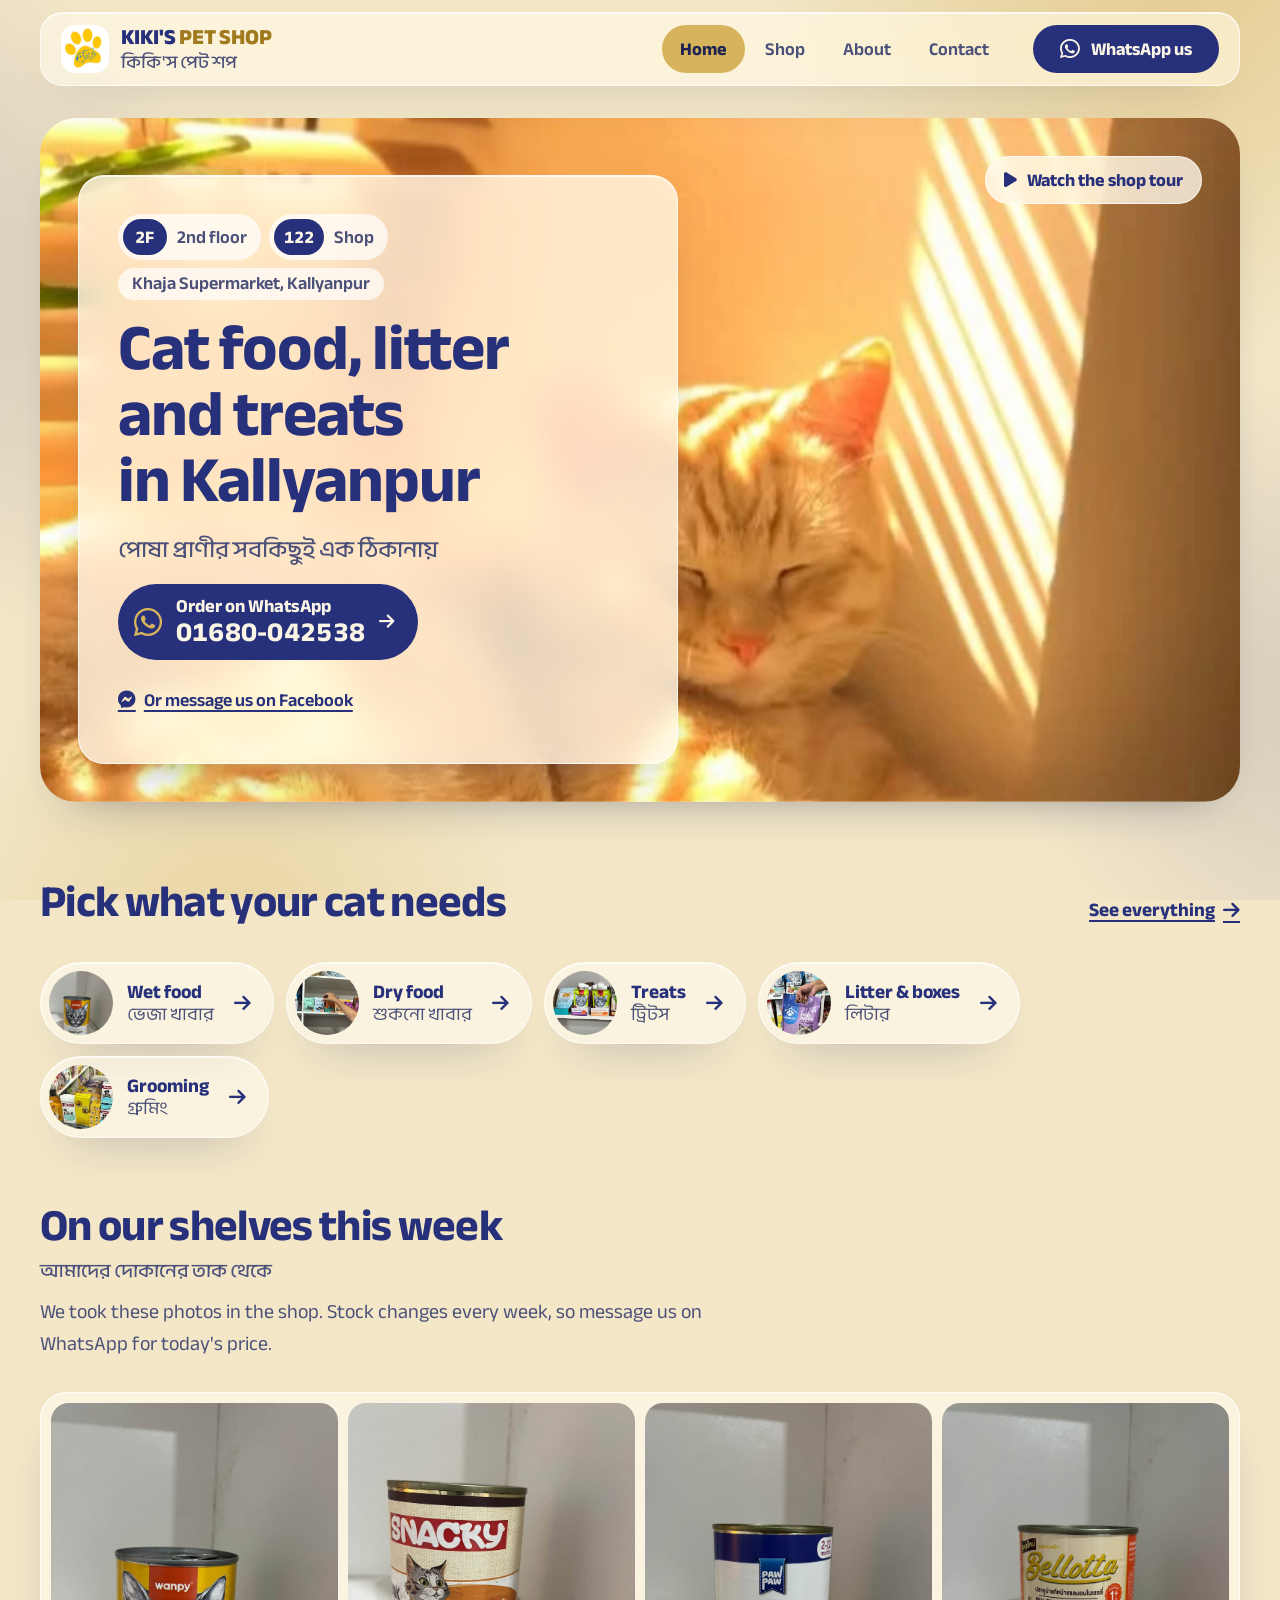
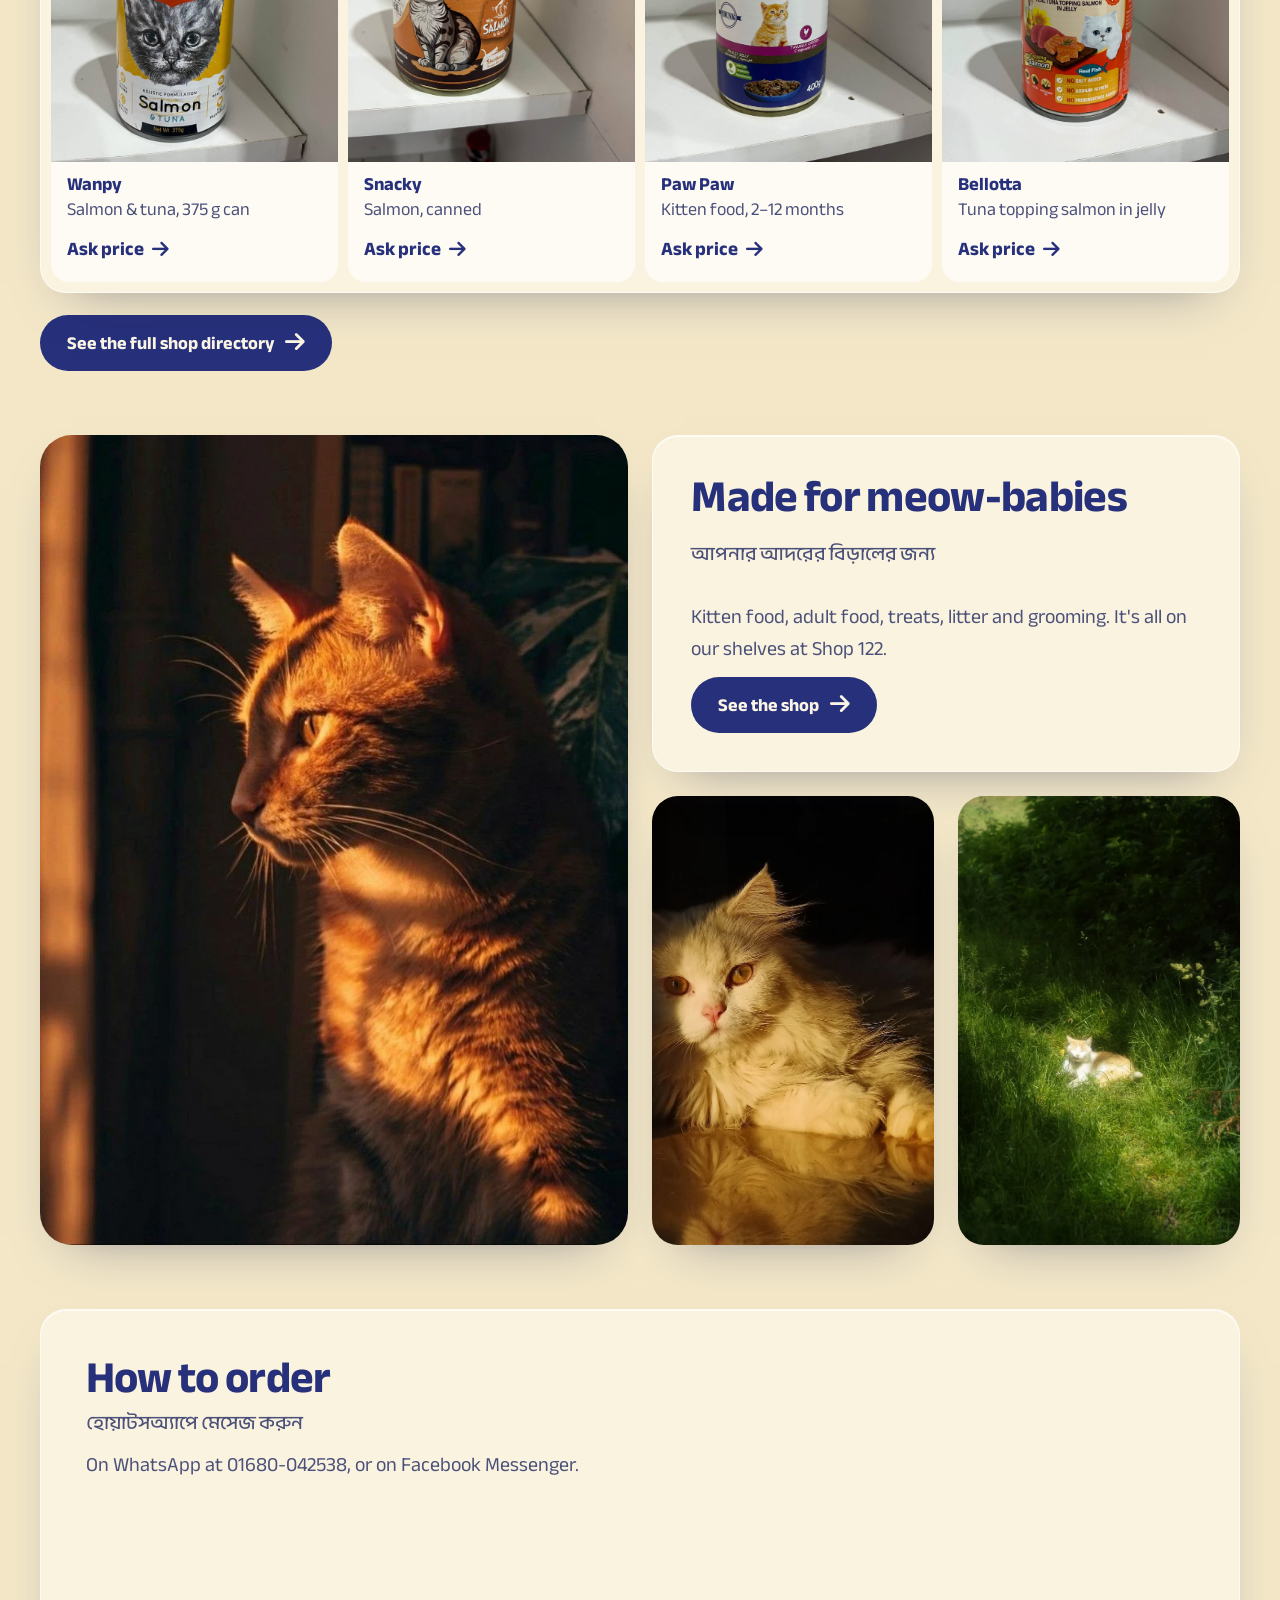
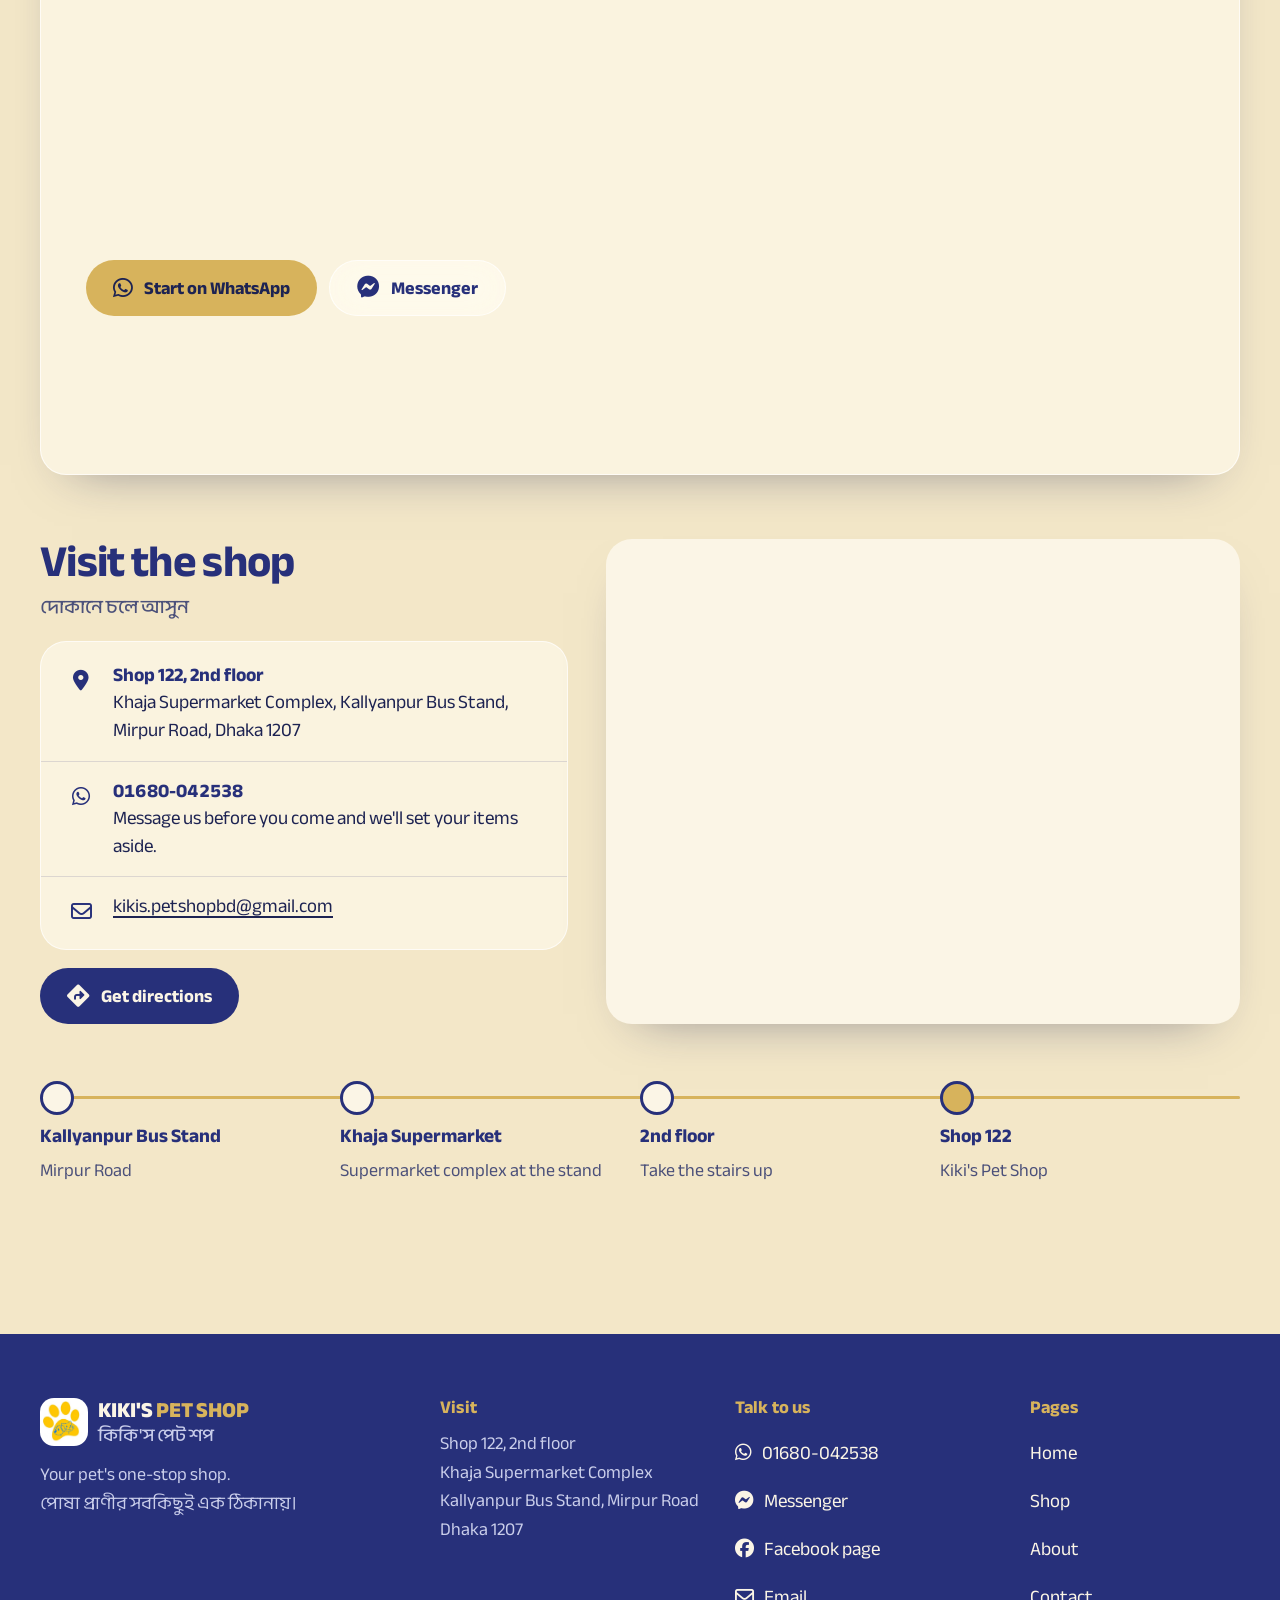
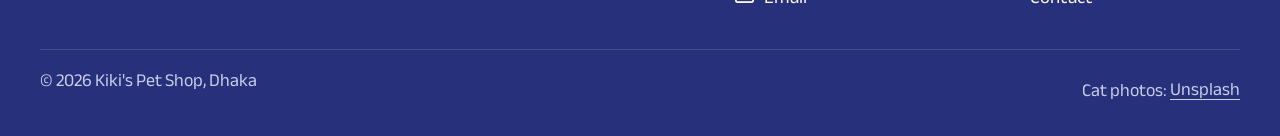
==== site/index.html @ 6ee92a37 "Own look: navy, gold and cream with frosted glass Removed the borrowed sticker, hanging-tag, stamp a" ====
<!doctype html>
<html lang="en">
<head>
  <meta charset="utf-8">
  <meta name="viewport" content="width=device-width, initial-scale=1">
  <title>Kiki's Pet Shop | Cat food, litter & pet supplies in Kallyanpur, Dhaka</title>
  <meta name="description" content="Kiki's Pet Shop, Shop 122, 2nd floor, Khaja Supermarket, Kallyanpur, Dhaka. Wet and dry cat food, treats, litter and grooming. Order on WhatsApp 01680-042538.">
  <meta name="theme-color" content="#f3e7c8">
  <link rel="icon" href="assets/fb/logo-plate.jpg">
  <link rel="preconnect" href="https://fonts.googleapis.com">
  <link rel="preconnect" href="https://fonts.gstatic.com" crossorigin>
  <link rel="stylesheet" href="https://fonts.googleapis.com/css2?family=Anek+Bangla:wght@400..800&display=swap">
  <link rel="stylesheet" href="https://cdnjs.cloudflare.com/ajax/libs/font-awesome/6.5.2/css/all.min.css">
  <link rel="stylesheet" href="css/kiki.css">
  <script>document.documentElement.classList.add("js")</script>
  <script type="speculationrules">{"prerender":[{"where":{"href_matches":"/*"},"eagerness":"moderate"}]}</script>
</head>
<body>
<a class="k-skip" href="#main">Skip to content</a>

<header class="k-header k-glass">
  <div class="k-wrap k-header__row">
    <a class="k-brand" href="index.html" aria-label="Kiki's Pet Shop, home">
      <span class="k-brand__plate" aria-hidden="true"></span>
      <span class="k-brand__name"><b>KIKI'S <span>PET SHOP</span></b><small>কিকি'স পেট শপ</small></span>
    </a>
    <nav class="k-nav" aria-label="Main">
      <a href="index.html" aria-current="page"><i class="k-here" aria-hidden="true"></i><span>Home</span></a>
      <a href="shop.html"><span>Shop</span></a>
      <a href="about.html"><span>About</span></a>
      <a href="contact.html"><span>Contact</span></a>
    </nav>
    <a class="k-btn k-btn--white" href="https://wa.me/8801680042538?text=Hi%20Kiki%27s%20Pet%20Shop!" target="_blank" rel="noopener"><i class="fa-brands fa-whatsapp" aria-hidden="true"></i><span>WhatsApp us</span></a>
  </div>
</header>

<main id="main">
  <!-- HERO: photo with a frosted card -->
  <section class="k-hero k-intro" aria-labelledby="hero-title">
    <div class="k-wrap">
      <div class="k-hero__stage">
        <img class="k-hero__img" src="assets/cats/blinds-nap.webp" alt="Ginger cat napping on a sunny windowsill, light falling through the blinds" width="736" height="981" fetchpriority="high">
        <div class="k-hero__card k-glass">
          <div class="k-plates" aria-label="Where we are">
          <span class="k-plate"><b class="k-num">2F</b>2nd floor</span>
          <span class="k-plate"><b class="k-num">122</b>Shop</span>
          <span class="k-plate k-plate--text">Khaja Supermarket, Kallyanpur</span>
        </div>
          <h1 id="hero-title" class="k-h1 k-display">Cat food, litter and treats in Kallyanpur</h1>
          <p class="k-bn k-bn-line" lang="bn">পোষা প্রাণীর সবকিছুই এক ঠিকানায়</p>
          <a class="k-action" href="https://wa.me/8801680042538?text=Hi%20Kiki%27s%20Pet%20Shop!%20I%27d%20like%20to%20order%3A%20" target="_blank" rel="noopener">
          <i class="fa-brands fa-whatsapp" aria-hidden="true"></i>
          <span><strong>Order on WhatsApp</strong><b class="k-num">01680-042538</b></span>
          <i class="fa-solid fa-arrow-right" aria-hidden="true"></i>
        </a>
          <a class="k-alt-link" href="https://m.me/kikispetshopbd" target="_blank" rel="noopener"><i class="fa-brands fa-facebook-messenger" aria-hidden="true"></i>Or message us on Facebook</a>
        </div>
        <a class="k-tag k-hero__tour" href="about.html#tour"><i class="fa-solid fa-play" aria-hidden="true"></i>Watch the shop tour</a>
      </div>
    </div>
  </section>

  <!-- CATEGORIES -->
  <section class="k-section k-picks" aria-labelledby="picks-title">
    <div class="k-wrap">
      <div class="k-picks__head">
        <h2 id="picks-title" class="k-h2 k-display">Pick what your cat needs</h2>
        <a class="k-more" href="shop.html">See everything <i class="fa-solid fa-arrow-right" aria-hidden="true"></i></a>
      </div>
      <ul class="k-pills">
        <li><a class="k-pill k-glass" href="shop.html#wet-food"><img src="assets/fb/product-2.jpg" alt="" loading="lazy"><span><b>Wet food</b><small lang="bn">ভেজা খাবার</small></span><i class="fa-solid fa-arrow-right" aria-hidden="true"></i></a></li>
        <li><a class="k-pill k-glass" href="shop.html#dry-food"><img src="assets/shop/dry-food.jpg" alt="" loading="lazy"><span><b>Dry food</b><small lang="bn">শুকনো খাবার</small></span><i class="fa-solid fa-arrow-right" aria-hidden="true"></i></a></li>
        <li><a class="k-pill k-glass" href="shop.html#treats"><img src="assets/shop/treats.jpg" alt="" loading="lazy"><span><b>Treats</b><small lang="bn">ট্রিটস</small></span><i class="fa-solid fa-arrow-right" aria-hidden="true"></i></a></li>
        <li><a class="k-pill k-glass" href="shop.html#litter"><img src="assets/shop/litter.jpg" alt="" loading="lazy"><span><b>Litter &amp; boxes</b><small lang="bn">লিটার</small></span><i class="fa-solid fa-arrow-right" aria-hidden="true"></i></a></li>
        <li><a class="k-pill k-glass" href="shop.html#grooming"><img src="assets/shop/grooming.jpg" alt="" loading="lazy"><span><b>Grooming</b><small lang="bn">গ্রুমিং</small></span><i class="fa-solid fa-arrow-right" aria-hidden="true"></i></a></li>
      </ul>
    </div>
  </section>

  <!-- SHELF: real photos -->
  <section class="k-section" aria-labelledby="shelf-title">
    <div class="k-wrap">
      <div class="k-head">
        <div>
          <h2 id="shelf-title" class="k-h2 k-display">On our shelves this week</h2>
          <span class="k-bn" lang="bn">আমাদের দোকানের তাক থেকে</span>
        </div>
        <p>We took these photos in the shop. Stock changes every week, so message us on WhatsApp for today's price.</p>
      </div>
      <ul class="k-shelf">
        <li class="k-item k-rv"><div class="k-item__img"><img src="assets/fb/product-2.jpg" alt="Wanpy salmon and tuna canned cat food on a white shelf" loading="lazy" width="1536" height="2048"></div><div class="k-item__tag"><b>Wanpy</b><span>Salmon &amp; tuna, 375 g can</span><a href="https://wa.me/8801680042538?text=Hi!%20Price%20for%20Wanpy%20Salmon%20%26%20Tuna%20can%3F" target="_blank" rel="noopener">Ask price <i class="fa-solid fa-arrow-right" aria-hidden="true"></i></a></div></li>
        <li class="k-item k-rv"><div class="k-item__img"><img src="assets/fb/product-1.jpg" alt="Snacky salmon canned cat food" loading="lazy" width="1536" height="2048"></div><div class="k-item__tag"><b>Snacky</b><span>Salmon, canned</span><a href="https://wa.me/8801680042538?text=Hi!%20Price%20for%20Snacky%20Salmon%20can%3F" target="_blank" rel="noopener">Ask price <i class="fa-solid fa-arrow-right" aria-hidden="true"></i></a></div></li>
        <li class="k-item k-rv"><div class="k-item__img"><img src="assets/fb/product-3.jpg" alt="Paw Paw kitten canned food, 400 g" loading="lazy" width="1536" height="2048"></div><div class="k-item__tag"><b>Paw Paw</b><span>Kitten food, 2–12 months</span><a href="https://wa.me/8801680042538?text=Hi!%20Price%20for%20Paw%20Paw%20kitten%20can%3F" target="_blank" rel="noopener">Ask price <i class="fa-solid fa-arrow-right" aria-hidden="true"></i></a></div></li>
        <li class="k-item k-rv"><div class="k-item__img"><img src="assets/fb/product-8.jpg" alt="Bellotta tuna topping salmon in jelly can" loading="lazy" width="1536" height="2048"></div><div class="k-item__tag"><b>Bellotta</b><span>Tuna topping salmon in jelly</span><a href="https://wa.me/8801680042538?text=Hi!%20Price%20for%20Bellotta%20can%3F" target="_blank" rel="noopener">Ask price <i class="fa-solid fa-arrow-right" aria-hidden="true"></i></a></div></li>
      </ul>
      <div class="k-order-row">
        <a class="k-btn k-btn--dark" href="shop.html">See the full shop directory <i class="fa-solid fa-arrow-right" aria-hidden="true"></i></a>
      </div>
    </div>
  </section>

  <!-- MEOW-BABIES: cat moment, each photo paired with what we stock -->
  <section class="k-section k-feature" aria-labelledby="cats-title">
    <div class="k-wrap k-feature__grid">
      <figure class="k-feature__main"><img src="assets/cats/golden-profile.webp" alt="Ginger tabby in profile, lit by warm evening sun" loading="lazy" width="736" height="1015"></figure>
      <div class="k-feature__side">
        <div class="k-glass k-feature__card">
          <h2 id="cats-title" class="k-h2 k-display">Made for meow-babies</h2>
          <p class="k-bn k-bn-sub" lang="bn">আপনার আদরের বিড়ালের জন্য</p>
          <p class="k-feature__text">Kitten food, adult food, treats, litter and grooming. It's all on our shelves at Shop 122.</p>
          <a class="k-btn k-btn--dark" href="shop.html">See the shop <i class="fa-solid fa-arrow-right" aria-hidden="true"></i></a>
        </div>
        <div class="k-feature__pair">
          <img src="assets/cats/persian-glow.webp" alt="Long-haired cream cat resting in warm lamplight" loading="lazy" width="736" height="981">
          <img src="assets/cats/sun-grass.webp" alt="Cream and ginger cat resting in a patch of sunlight on long grass" loading="lazy" width="736" height="1101">
        </div>
      </div>
    </div>
  </section>

  <!-- ORDER: three steps -->
  <section class="k-section" aria-labelledby="order-title">
    <div class="k-wrap k-glass k-panel">
      <div class="k-head">
        <div>
          <h2 id="order-title" class="k-h2 k-display">How to order</h2>
          <span class="k-bn" lang="bn">হোয়াটসঅ্যাপে মেসেজ করুন</span>
        </div>
        <p>On WhatsApp at 01680-042538, or on Facebook Messenger.</p>
      </div>
      <div class="k-order">
        <div>
        <ol class="k-steps k-rv-slats">
          <li><b>Send us a message</b><p>Write the product name, or send a photo of the pack your cat eats.</p></li>
          <li><b>We reply with price &amp; stock</b><p>If it's out of stock, we'll suggest something close.</p></li>
          <li><b>Collect from Shop 122</b><p>Pick it up at Khaja Supermarket, 2nd floor. Ask us about home delivery in your area.</p></li>
        </ol>
        <div class="k-order-row">
          <a class="k-btn" href="https://wa.me/8801680042538?text=Hi%20Kiki%27s%20Pet%20Shop!%20I%27d%20like%20to%20order%3A%20" target="_blank" rel="noopener"><i class="fa-brands fa-whatsapp" aria-hidden="true"></i>Start on WhatsApp</a>
          <a class="k-btn k-btn--ghost" href="https://m.me/kikispetshopbd" target="_blank" rel="noopener"><i class="fa-brands fa-facebook-messenger" aria-hidden="true"></i>Messenger</a>
        </div>
        </div>
        <figure class="k-chat k-rv">
          <div class="k-chat__bar"><span aria-hidden="true"></span><b>Kiki's Pet Shop<small>01680-042538</small></b></div>
          <div class="k-chat__thread">
            <p class="k-msg k-msg--me"><img src="assets/fb/product-6.jpg" alt="Photo of a Wanpy tuna can" loading="lazy">Do you have this one?<time aria-hidden="true">5:12 pm</time></p>
            <p class="k-msg">Yes, Wanpy tuna 375 g is in stock today. Should we keep one for you?<time aria-hidden="true">5:14 pm</time></p>
            <p class="k-msg k-msg--me">Yes please, I'll come after work.<time aria-hidden="true">5:15 pm</time></p>
          </div>
          <figcaption>Example chat</figcaption>
        </figure>
      </div>
    </div>
  </section>

  <!-- VISIT -->
  <section class="k-section" aria-labelledby="visit-title">
    <div class="k-wrap k-visit">
      <div class="k-addr">
        <div>
          <h2 id="visit-title" class="k-h2 k-display">Visit the shop</h2>
          <span class="k-bn k-bn-sub" lang="bn">দোকানে চলে আসুন</span>
        </div>
        <dl >
          <div><dt><i class="fa-solid fa-location-dot" aria-hidden="true"></i><span class="k-sr">Address</span></dt><dd><b>Shop 122, 2nd floor</b>Khaja Supermarket Complex, Kallyanpur Bus Stand, Mirpur Road, Dhaka 1207</dd></div>
          <div><dt><i class="fa-brands fa-whatsapp" aria-hidden="true"></i><span class="k-sr">WhatsApp</span></dt><dd><b class="k-num">01680-042538</b>Message us before you come and we'll set your items aside.</dd></div>
          <div><dt><i class="fa-regular fa-envelope" aria-hidden="true"></i><span class="k-sr">Email</span></dt><dd><a href="mailto:kikis.petshopbd@gmail.com">kikis.petshopbd@gmail.com</a></dd></div>
        </dl>
        <div><a class="k-btn k-btn--dark" href="https://www.google.com/maps/search/?api=1&amp;query=Khaja+Super+Market+Kallyanpur+Dhaka" target="_blank" rel="noopener"><i class="fa-solid fa-diamond-turn-right" aria-hidden="true"></i>Get directions</a></div>
      </div>
      <div class="k-map k-rv-img">
        <iframe title="Map: Khaja Supermarket, Kallyanpur, Dhaka" src="https://www.google.com/maps?q=Khaja%20Super%20Market%2C%20Kallyanpur%2C%20Dhaka&amp;z=16&amp;output=embed" loading="lazy" referrerpolicy="no-referrer-when-downgrade"></iframe>
      </div>
    </div>
    <div class="k-wrap k-floor-wrap">
      <div class="k-floor" aria-label="How to find us">
        <div class="k-floor__rail" aria-hidden="true"></div>
        <ol>
          <li><b>Kallyanpur Bus Stand</b><span>Mirpur Road</span></li>
          <li><b>Khaja Supermarket</b><span>Supermarket complex at the stand</span></li>
          <li><b>2nd floor</b><span>Take the stairs up</span></li>
          <li><b>Shop 122</b><span>Kiki's Pet Shop</span></li>
        </ol>
      </div>
    </div>
  </section>
</main>

<footer class="k-footer">
  <div class="k-wrap">
    <div class="k-footer__grid">
      <div>
        <a class="k-brand" href="index.html"><span class="k-brand__plate" aria-hidden="true"></span><span class="k-brand__name"><b>KIKI'S <span>PET SHOP</span></b><small>কিকি'স পেট শপ</small></span></a>
        <p>Your pet's one-stop shop.<br><span lang="bn">পোষা প্রাণীর সবকিছুই এক ঠিকানায়।</span></p>
      </div>
      <div>
        <h2>Visit</h2>
        <p>Shop 122, 2nd floor<br>Khaja Supermarket Complex<br>Kallyanpur Bus Stand, Mirpur Road<br>Dhaka 1207</p>
      </div>
      <div>
        <h2>Talk to us</h2>
        <ul>
          <li><a href="https://wa.me/8801680042538" target="_blank" rel="noopener"><i class="fa-brands fa-whatsapp" aria-hidden="true"></i>01680-042538</a></li>
          <li><a href="https://m.me/kikispetshopbd" target="_blank" rel="noopener"><i class="fa-brands fa-facebook-messenger" aria-hidden="true"></i>Messenger</a></li>
          <li><a href="https://www.facebook.com/kikispetshopbd/" target="_blank" rel="noopener"><i class="fa-brands fa-facebook" aria-hidden="true"></i>Facebook page</a></li>
          <li><a href="mailto:kikis.petshopbd@gmail.com"><i class="fa-regular fa-envelope" aria-hidden="true"></i>Email</a></li>
        </ul>
      </div>
      <div>
        <h2>Pages</h2>
        <ul>
          <li><a href="index.html">Home</a></li>
          <li><a href="shop.html">Shop</a></li>
          <li><a href="about.html">About</a></li>
          <li><a href="contact.html">Contact</a></li>
        </ul>
      </div>
    </div>
    <div class="k-footer__base">
      <span>© <span data-year>2026</span> Kiki's Pet Shop, Dhaka</span>
      <span>Cat photos: <a href="https://unsplash.com" target="_blank" rel="noopener">Unsplash</a></span>
    </div>
  </div>
</footer>

<nav class="k-dock" aria-label="Quick contact">
  <a href="https://wa.me/8801680042538?text=Hi%20Kiki%27s%20Pet%20Shop!" target="_blank" rel="noopener"><i class="fa-brands fa-whatsapp" aria-hidden="true"></i>Order on WhatsApp</a>
  <a href="https://m.me/kikispetshopbd" target="_blank" rel="noopener" aria-label="Message on Facebook Messenger"><i class="fa-brands fa-facebook-messenger" aria-hidden="true"></i></a>
</nav>

<script src="js/kiki.js" defer></script>
</body>
</html>
---- site/css/kiki.css ----
/* Kiki's Pet Shop — navy, gold and cream, with frosted glass
   One global stylesheet. In WordPress: paste into Appearance > Customize > Additional CSS
   (or a child theme). Elementor elements receive these classes via Advanced > CSS Classes.
   The :root tokens mirror Elementor Site Settings > Global Colors / Global Fonts. */

:root {
  /* Global Colors (client palette: #27307A navy, #D7B35C gold, #F3E7C8 cream) */
  --k-navy: #27307a;      /* Primary — headings, dark buttons, footer */
  --k-ink: #1d2352;       /* Text */
  --k-ink-2: #4c517a;     /* Text muted (6:1 on cream) */
  --k-gold: #d7b35c;      /* Accent — actions, you are here (navy on gold 5.8:1) */
  --k-gold-2: #e4c77f;    /* gold, lit (hover) */
  --k-cream: #f3e7c8;     /* page ground */
  --k-cream-2: #fbf5e6;   /* light cream */
  --k-white: #ffffff;
  --k-line: rgb(39 48 122 / 0.14);

  /* Glass */
  --k-glass: rgb(255 251 240 / 0.58);
  --k-glass-strong: rgb(255 251 240 / 0.78);
  --k-glass-edge: rgb(255 255 255 / 0.7);
  --k-blur: blur(18px) saturate(1.35);

  /* Global Fonts */
  --k-font: "Anek Bangla", "Noto Sans Bengali", system-ui, sans-serif;

  --k-wrap: 1240px;
  --k-gutter: clamp(16px, 4vw, 40px);
  --k-section: clamp(40px, 5vw, 72px);
  --k-r-ctrl: 14px;
  --k-r-card: 26px;
  --k-ease: cubic-bezier(0.16, 1, 0.3, 1);
  --k-ease-io: cubic-bezier(0.65, 0, 0.35, 1);
  --k-lift: 0 22px 50px -32px rgb(29 35 82 / 0.55);
}

/* ---------- base ---------- */
*, *::before, *::after { box-sizing: border-box; }
html { -webkit-text-size-adjust: 100%; scroll-behavior: smooth; scroll-padding-top: 110px; }
body {
  margin: 0;
  font-family: var(--k-font);
  font-size: 1.1875rem;           /* 19px — built for 30+ eyes */
  line-height: 1.6;
  color: var(--k-ink);
  background-color: var(--k-cream);
  /* soft navy and gold light behind the glass */
  background-image:
    radial-gradient(55vw 55vw at 92% -8%, rgb(215 179 92 / 0.55), transparent 62%),
    radial-gradient(48vw 48vw at -12% 32%, rgb(39 48 122 / 0.20), transparent 62%),
    radial-gradient(44vw 44vw at 105% 78%, rgb(39 48 122 / 0.16), transparent 60%),
    radial-gradient(40vw 40vw at 18% 105%, rgb(215 179 92 / 0.35), transparent 62%);
  background-attachment: fixed;
  -webkit-font-smoothing: antialiased;
  text-rendering: optimizeLegibility;
}
img, video { display: block; max-width: 100%; height: auto; }
a { color: inherit; text-underline-offset: 0.2em; text-decoration-thickness: 2px; }
p { margin: 0 0 1em; max-width: 68ch; }
h1, h2, h3 { margin: 0; line-height: 1.05; text-wrap: balance; font-weight: 700; color: var(--k-navy); }
::selection { background: var(--k-gold); color: var(--k-ink); }
:focus-visible { outline: 3px solid var(--k-navy); outline-offset: 3px; border-radius: 8px; }
.k-footer :focus-visible { outline-color: var(--k-gold); }
html { scrollbar-color: var(--k-navy) var(--k-cream); }

.k-wrap { width: min(100% - 2 * var(--k-gutter), var(--k-wrap)); margin-inline: auto; }
.k-skip { position: absolute; left: 12px; top: -60px; z-index: 100; background: var(--k-gold); color: var(--k-ink); padding: 12px 18px; border-radius: var(--k-r-ctrl); font-weight: 700; }
.k-skip:focus { top: 12px; }
.k-sr { position: absolute; width: 1px; height: 1px; overflow: hidden; clip: rect(0 0 0 0); white-space: nowrap; }

/* ---------- glass ---------- */
.k-glass {
  background: var(--k-glass);
  -webkit-backdrop-filter: var(--k-blur);
  backdrop-filter: var(--k-blur);
  border: 1px solid var(--k-glass-edge);
  border-radius: var(--k-r-card);
  box-shadow: inset 0 1px 0 rgb(255 255 255 / 0.75), var(--k-lift);
}
.k-panel { padding: clamp(24px, 3.5vw, 48px); }
@supports not ((backdrop-filter: blur(1px)) or (-webkit-backdrop-filter: blur(1px))) {
  .k-glass { background: var(--k-cream-2); }
}

/* ---------- type ---------- */
.k-display { letter-spacing: -0.015em; }
.k-h1 { font-size: clamp(2.5rem, 1.5rem + 3.2vw, 4.1rem); line-height: 1.02; }
.k-h2 { font-size: clamp(1.9rem, 1.35rem + 1.8vw, 2.9rem); }
.k-bn { font-weight: 500; letter-spacing: 0; }
.k-lead { font-size: clamp(1.2rem, 1.1rem + 0.4vw, 1.4rem); line-height: 1.5; color: var(--k-ink-2); }
.k-num { font-variant-numeric: tabular-nums lining-nums; font-weight: 700; letter-spacing: 0.01em; }

/* ---------- buttons ---------- */
.k-btn {
  --bg: var(--k-gold); --fg: var(--k-ink); --hover: var(--k-gold-2);
  display: inline-flex; align-items: center; gap: 0.6em;
  min-height: 56px; padding: 0 1.5em;
  font: 700 1.125rem/1 var(--k-font);
  color: var(--fg); background: var(--bg);
  border: 0; border-radius: 999px;
  text-decoration: none; cursor: pointer;
  transition: background-color 0.3s var(--k-ease), color 0.3s var(--k-ease), border-color 0.3s var(--k-ease);
}
.k-btn:hover, .k-btn:focus-visible { background: var(--hover); }
.k-btn:active { transform: translateY(1px); }
.k-btn i { font-size: 1.25em; }
.k-btn--dark, .k-btn--white { --bg: var(--k-navy); --fg: var(--k-cream-2); --hover: #343e94; }
.k-btn--ghost { --bg: var(--k-glass); --fg: var(--k-navy); --hover: var(--k-glass-strong); border: 1px solid var(--k-glass-edge); -webkit-backdrop-filter: var(--k-blur); backdrop-filter: var(--k-blur); }

/* ---------- header: floating glass bar ---------- */
.k-header { position: sticky; top: 12px; z-index: 50; width: min(100% - 2 * var(--k-gutter), var(--k-wrap)); margin: 12px auto 0; padding: 0 clamp(12px, 1.6vw, 22px); border-radius: 22px; view-transition-name: k-header; }
.k-header .k-wrap { width: 100%; }
.k-header__row { display: flex; align-items: center; gap: clamp(12px, 2vw, 28px); min-height: 72px; }
.k-brand { display: flex; align-items: center; gap: 12px; text-decoration: none; margin-right: auto; }
.k-brand__plate { width: 48px; height: 48px; flex: none; border-radius: 14px; background: var(--k-white) url("../assets/fb/logo-plate.jpg") center / 86% no-repeat; }
.k-brand__name { display: grid; line-height: 1; }
.k-brand__name b { font-size: 1.35rem; font-weight: 800; color: var(--k-navy); }
.k-brand__name b span { color: #a07a1f; }
.k-brand__name small { margin-top: 5px; font-size: 1.125rem; color: var(--k-ink-2); font-weight: 500; }
.k-nav { display: flex; gap: 2px; }
.k-nav a {
  position: relative; display: grid; place-items: center;
  min-height: 48px; padding: 0 18px;
  font-weight: 600; font-size: 1.125rem;
  text-decoration: none; color: var(--k-ink-2); border-radius: 999px;
  transition: color 0.3s var(--k-ease), background-color 0.3s var(--k-ease);
}
.k-nav a:hover { color: var(--k-navy); background: rgb(255 255 255 / 0.55); }
.k-nav a > span { position: relative; z-index: 1; }
.k-nav a[aria-current="page"] { color: var(--k-ink); font-weight: 700; }
.k-here { position: absolute; inset: 0; border-radius: 999px; background: var(--k-gold); view-transition-name: k-here; }
.k-header .k-btn { min-height: 48px; }

/* ---------- hero: photo with a frosted card ---------- */
.k-hero { padding-block: clamp(18px, 2.5vw, 32px) clamp(8px, 1vw, 16px); }
.k-hero__stage { position: relative; border-radius: 36px; overflow: hidden; min-height: clamp(560px, 76svh, 780px); display: flex; align-items: flex-end; padding: clamp(18px, 3vw, 40px); box-shadow: var(--k-lift); }
.k-hero__img { position: absolute; inset: 0; width: 100%; height: 100%; object-fit: cover; object-position: 50% 45%; }
.k-hero__card { position: relative; display: grid; gap: 16px; justify-items: start; width: min(100%, 600px); padding: clamp(22px, 3vw, 40px); background: var(--k-glass-strong); }
.k-hero__card .k-bn-line { margin: 0; color: var(--k-ink-2); font-size: clamp(1.2rem, 1.05rem + 0.5vw, 1.45rem); }
.k-hero__tour { position: absolute; right: clamp(18px, 3vw, 40px); top: clamp(18px, 3vw, 40px); }

.k-plates { display: flex; flex-wrap: wrap; gap: 8px; }
.k-plate { display: inline-flex; align-items: center; gap: 10px; padding: 5px 14px 5px 5px; border-radius: 999px; background: rgb(255 255 255 / 0.7); font-weight: 600; font-size: 1.125rem; line-height: 1.2; color: var(--k-ink-2); }
.k-plate--text { padding-left: 14px; }
.k-plate b { display: grid; place-items: center; min-width: 44px; height: 36px; padding: 0 10px; border-radius: 999px; background: var(--k-navy); color: var(--k-cream-2); font-size: 1.1rem; line-height: 1; }

/* WhatsApp action */
.k-action {
  display: inline-grid; grid-template-columns: auto 1fr auto; align-items: center; gap: 14px;
  padding: 12px 24px 12px 16px; border-radius: 999px;
  background: var(--k-navy); color: var(--k-cream-2); text-decoration: none;
  transition: background-color 0.35s var(--k-ease);
}
.k-action:hover, .k-action:focus-visible { background: #343e94; }
.k-action > i { font-size: 2rem; color: var(--k-gold); }
.k-action > i:last-child { font-size: 1.1rem; color: var(--k-cream-2); transition: transform 0.45s var(--k-ease); }
.k-action:hover > i:last-child { transform: translateX(4px); }
.k-action span { display: grid; line-height: 1.15; }
.k-action strong { font-size: 1.15rem; }
.k-action .k-num { font-size: clamp(1.35rem, 1.1rem + 0.8vw, 1.7rem); }
.k-alt-link { display: inline-flex; align-items: center; gap: 8px; min-height: 48px; font-size: 1.125rem; color: var(--k-navy); font-weight: 600; }

.k-tag { display: inline-flex; align-items: center; gap: 10px; padding: 8px 18px; border-radius: 999px; background: var(--k-glass-strong); -webkit-backdrop-filter: var(--k-blur); backdrop-filter: var(--k-blur); border: 1px solid var(--k-glass-edge); color: var(--k-navy); font-weight: 700; font-size: 1.125rem; text-decoration: none; min-height: 48px; transition: background-color 0.3s var(--k-ease); }
.k-tag i { font-size: 0.95em; }
a.k-tag:hover { background: var(--k-gold); }

/* ---------- categories: glass pills ---------- */
.k-picks__head { display: flex; flex-wrap: wrap; align-items: baseline; justify-content: space-between; gap: 8px 24px; margin-bottom: clamp(18px, 2.4vw, 28px); }
.k-more { display: inline-flex; align-items: center; gap: 8px; min-height: 48px; font-weight: 700; color: var(--k-navy); }
.k-pills { display: flex; flex-wrap: wrap; gap: 12px; margin: 0; padding: 0; list-style: none; }
.k-pill { display: inline-flex; align-items: center; gap: 14px; padding: 8px 22px 8px 8px; border-radius: 999px; color: var(--k-ink); text-decoration: none; transition: background-color 0.3s var(--k-ease), transform 0.4s var(--k-ease); }
.k-pill:hover, .k-pill:focus-visible { background: var(--k-glass-strong); transform: translateY(-2px); }
.k-pill img { width: 64px; height: 64px; border-radius: 50%; object-fit: cover; }
.k-pill span { display: grid; line-height: 1.2; }
.k-pill b { font-size: 1.2rem; color: var(--k-navy); }
.k-pill small { font-size: 1.125rem; color: var(--k-ink-2); }
.k-pill i { color: var(--k-navy); margin-left: 6px; transition: transform 0.4s var(--k-ease); }
.k-pill:hover i { transform: translateX(4px); }

/* ---------- sections ---------- */
.k-section { padding-block: var(--k-section); }
.k-head { display: grid; gap: 10px; max-width: 760px; margin-bottom: clamp(20px, 2.5vw, 32px); }
.k-head p { margin: 0; color: var(--k-ink-2); font-size: 1.25rem; }
.k-lead--spaced { margin-top: 18px; }
.k-visit--spaced { margin-top: clamp(24px, 3vw, 40px); }
.k-bn-sub, .k-head .k-bn { display: block; margin-top: 6px; font-size: 1.2rem; color: var(--k-ink-2); font-weight: 500; }

/* shelf: real photos in one glass case */
.k-shelf { display: grid; grid-template-columns: repeat(4, minmax(0, 1fr)); gap: 10px; margin: 0; padding: 10px; list-style: none; background: var(--k-glass); -webkit-backdrop-filter: var(--k-blur); backdrop-filter: var(--k-blur); border: 1px solid var(--k-glass-edge); border-radius: var(--k-r-card); box-shadow: var(--k-lift); }
.k-item { display: grid; grid-template-rows: auto 1fr; overflow: hidden; background: rgb(255 255 255 / 0.7); border-radius: 18px; }
.k-item__img { overflow: hidden; }
.k-item__img img { width: 100%; aspect-ratio: 4 / 5; object-fit: cover; object-position: 50% 72%; transition: transform 0.9s var(--k-ease); }
.k-item:hover .k-item__img img { transform: scale(1.04); }
.k-item__tag { display: grid; align-content: start; gap: 2px; padding: 12px 16px 8px; color: var(--k-ink); }
.k-item__tag b { font-size: 1.15rem; line-height: 1.15; color: var(--k-navy); }
.k-item__tag span { font-size: 1.125rem; line-height: 1.35; color: var(--k-ink-2); }
.k-item__tag a { margin-top: 2px; display: inline-flex; align-items: center; gap: 8px; font-weight: 700; color: var(--k-navy); text-decoration: none; min-height: 48px; }
.k-item__tag a:hover { text-decoration: underline; }
.k-item__tag a i { transition: transform 0.4s var(--k-ease); }
.k-item__tag a:hover i { transform: translateX(4px); }
.k-order-row { display: flex; flex-wrap: wrap; gap: 12px; align-items: center; margin-top: 22px; }

/* feature: one big photo, a glass card and two small photos */
.k-feature__grid { display: grid; grid-template-columns: minmax(0, 1fr) minmax(0, 1fr); gap: clamp(16px, 2vw, 24px); align-items: stretch; }
.k-feature__main { margin: 0; border-radius: 32px; overflow: hidden; box-shadow: var(--k-lift); }
.k-feature__main img { width: 100%; height: 100%; min-height: 420px; object-fit: cover; }
.k-feature__side { display: grid; grid-template-rows: auto 1fr; gap: clamp(16px, 2vw, 24px); }
.k-feature__card { display: grid; gap: 12px; justify-items: start; padding: clamp(24px, 3vw, 40px); }
.k-feature__text { margin: 0; font-size: 1.25rem; color: var(--k-ink-2); }
.k-feature__pair { display: grid; grid-template-columns: 1fr 1fr; gap: clamp(16px, 2vw, 24px); }
.k-feature__pair img { width: 100%; height: 100%; min-height: 220px; object-fit: cover; border-radius: 26px; box-shadow: var(--k-lift); }

/* steps */
.k-steps { display: grid; gap: 0; padding: 0; margin: 0; list-style: none; counter-reset: k; }
.k-steps li { counter-increment: k; display: grid; grid-template-columns: 56px 1fr; column-gap: 18px; row-gap: 4px; padding: 20px 0; border-top: 1px solid var(--k-line); }
.k-steps li > * { grid-column: 2; }
.k-steps li::before { content: counter(k); grid-row: span 2; display: grid; place-items: center; width: 48px; height: 48px; border-radius: 50%; background: var(--k-gold); font-weight: 700; font-size: 1.4rem; line-height: 1; color: var(--k-ink); }
.k-steps b { font-size: 1.3rem; line-height: 1.2; color: var(--k-navy); }
.k-steps p { margin: 0; color: var(--k-ink-2); font-size: 1.125rem; }

/* order: steps beside an example WhatsApp chat */
.k-order { display: grid; grid-template-columns: minmax(0, 1fr) minmax(0, 420px); gap: clamp(28px, 4vw, 64px); align-items: start; }
.k-chat { margin: 0; border-radius: 22px; overflow: hidden; background: #efeae2; color: #111b21; box-shadow: var(--k-lift); }
.k-chat__bar { display: flex; align-items: center; gap: 12px; padding: 10px 16px; background: #075e54; color: #fff; }
.k-chat__bar span { width: 40px; height: 40px; border-radius: 50%; background: #fff url("../assets/fb/logo-plate.jpg") center / 80% no-repeat; }
.k-chat__bar b { font-size: 1.125rem; line-height: 1.2; }
.k-chat__bar small { display: block; font-size: 1.125rem; font-weight: 400; opacity: 0.85; }
.k-chat__thread { display: grid; gap: 8px; padding: 18px 14px 20px; }
.k-msg { position: relative; max-width: 82%; margin: 0; padding: 8px 12px 20px; border-radius: 8px; background: #fff; font-size: 1.125rem; line-height: 1.4; justify-self: start; }
.k-msg--me { background: #d9fdd3; justify-self: end; }
.k-msg img { width: 160px; aspect-ratio: 1; object-fit: cover; object-position: 50% 72%; border-radius: 6px; margin-bottom: 6px; }
.k-msg time { position: absolute; right: 10px; bottom: 4px; font-size: 0.875rem; color: #4f5d66; }
.k-chat figcaption { padding: 8px 16px 12px; font-size: 1.125rem; color: #54656f; text-align: center; }

/* directions line */
.k-floor { position: relative; padding-block: 18px 24px; }
.k-floor__rail { position: absolute; left: 0; right: 0; top: 33px; height: 3px; border-radius: 2px; background: var(--k-line); }
.k-floor__rail::after { content: ""; position: absolute; inset: 0; border-radius: inherit; background: var(--k-gold); transform-origin: left; transform: scaleX(var(--k-draw, 1)); transition: transform 1.6s var(--k-ease); }
.k-floor ol { position: relative; display: grid; grid-template-columns: repeat(4, 1fr); margin: 0; padding: 0; list-style: none; }
.k-floor li { display: grid; gap: 6px; justify-items: start; padding-right: 16px; }
.k-floor li::before { content: ""; width: 34px; height: 34px; border-radius: 50%; background: var(--k-cream-2); border: 3px solid var(--k-navy); transition: transform 0.5s var(--k-ease); }
.k-floor li:last-child::before { background: var(--k-gold); }
.k-floor b { font-size: 1.2rem; color: var(--k-navy); }
.k-floor span { font-size: 1.125rem; color: var(--k-ink-2); line-height: 1.35; }
.k-floor-wrap { margin-top: clamp(24px, 3vw, 40px); }

/* visit */
.k-visit { display: grid; grid-template-columns: minmax(0, 1fr) minmax(0, 1.2fr); gap: clamp(20px, 3vw, 40px); align-items: stretch; }
.k-addr { display: grid; align-content: start; gap: 18px; }
.k-addr dl { margin: 0; display: grid; padding: 4px 0; background: var(--k-glass); -webkit-backdrop-filter: var(--k-blur); backdrop-filter: var(--k-blur); border: 1px solid var(--k-glass-edge); border-radius: var(--k-r-card); }
.k-addr dl > div { display: grid; grid-template-columns: 40px 1fr; gap: 12px; align-items: start; padding: 16px 20px; }
.k-addr dl > div + div { border-top: 1px solid var(--k-line); }
.k-addr dt { width: 40px; padding-top: 3px; color: var(--k-navy); font-size: 1.3rem; text-align: center; }
.k-addr dd { margin: 0; line-height: 1.45; }
.k-addr dd b { display: block; color: var(--k-navy); }
.k-map { position: relative; min-height: 380px; border-radius: var(--k-r-card); overflow: hidden; background: var(--k-cream-2); box-shadow: var(--k-lift); }
.k-map iframe { position: absolute; inset: 0; width: 100%; height: 100%; border: 0; }

/* inner page head */
.k-pagehead { padding-block: clamp(20px, 2.5vw, 32px) 0; }
.k-pagehead .k-wrap { background: var(--k-glass); -webkit-backdrop-filter: var(--k-blur); backdrop-filter: var(--k-blur); border: 1px solid var(--k-glass-edge); border-radius: 32px; box-shadow: inset 0 1px 0 rgb(255 255 255 / 0.75), var(--k-lift); padding: clamp(24px, 3.5vw, 48px); }
.k-pagehead .k-wrap > * + * { margin-top: 14px; }
.k-pagehead .k-lead { max-width: 60ch; }
.k-pagehead strong { color: var(--k-navy); }
.k-pagehead + .k-section { padding-top: clamp(24px, 3vw, 40px); }
.k-section + .k-section { padding-top: 0; }

/* category rows (shop sidebar, contact list) */
.k-strips { display: grid; margin: 0; padding: 4px 0; list-style: none; background: var(--k-glass); -webkit-backdrop-filter: var(--k-blur); backdrop-filter: var(--k-blur); border: 1px solid var(--k-glass-edge); border-radius: var(--k-r-card); }
.k-strips > li + li { border-top: 1px solid var(--k-line); margin-inline: 18px; }
.k-strips > li + li .k-strip { margin-inline: -18px; }
.k-strip {
  display: grid; grid-template-columns: 1fr auto 24px; align-items: center; gap: 16px;
  min-height: 56px; padding: 0 20px;
  color: var(--k-ink); text-decoration: none; font-weight: 600; font-size: 1.15rem;
  border-radius: 18px;
  transition: background-color 0.3s var(--k-ease);
}
.k-strip small { font-size: 1.125rem; font-weight: 500; color: var(--k-ink-2); }
.k-strip i { justify-self: end; font-size: 1rem; color: var(--k-navy); transition: transform 0.45s var(--k-ease); }
.k-strip:hover, .k-strip:focus-visible { background: rgb(255 255 255 / 0.6); }
.k-strip:hover i { transform: translateX(4px); }
.k-strip.is-here { background: var(--k-gold); }
.k-strip.is-here small, .k-strip.is-here i { color: var(--k-ink); }
.k-strip:focus-visible { outline-offset: -3px; }

/* shop page */
.k-dir { display: grid; grid-template-columns: 290px minmax(0, 1fr); gap: clamp(24px, 3.5vw, 56px); align-items: start; }
.k-dir__nav { position: sticky; top: 110px; }
.k-dir__nav .k-strip { min-height: 54px; font-size: 1.125rem; }
.k-dir__nav p { margin-top: 16px; font-size: 1.125rem; color: var(--k-ink-2); }
.k-cat { padding-bottom: clamp(28px, 3.5vw, 48px); margin-bottom: clamp(28px, 3.5vw, 48px); border-bottom: 1px solid var(--k-line); }
.k-cat:last-child { border-bottom: 0; margin-bottom: 0; }
.k-cat__head { display: grid; grid-template-columns: minmax(0, 1fr) auto; align-items: end; gap: 16px 24px; margin-bottom: 20px; }
.k-cat__head p { margin: 10px 0 0; color: var(--k-ink-2); }
.k-cat__head .k-bn { color: var(--k-ink-2); font-weight: 500; }
.k-cat .k-shelf { grid-template-columns: repeat(4, minmax(0, 1fr)); }
.k-media2 { display: grid; grid-template-columns: 1.3fr 1fr; gap: clamp(12px, 1.6vw, 20px); }
.k-media2 img { width: 100%; height: 100%; aspect-ratio: 4 / 5; object-fit: cover; border-radius: var(--k-r-card); box-shadow: var(--k-lift); }
.k-note { display: grid; grid-template-columns: auto 1fr; gap: 14px; align-items: center; padding: 18px 20px; border-radius: var(--k-r-card); background: var(--k-glass); -webkit-backdrop-filter: var(--k-blur); backdrop-filter: var(--k-blur); border: 1px solid var(--k-glass-edge); }
.k-note i { color: var(--k-navy); font-size: 1.3rem; }
.k-note p { margin: 0; }
.k-note--after { margin-top: clamp(24px, 3vw, 36px); }

/* about */
.k-split { display: grid; grid-template-columns: minmax(0, 400px) minmax(0, 1fr); gap: clamp(24px, 4vw, 56px); align-items: center; }
.k-lit { position: relative; margin: 0; border-radius: var(--k-r-card); overflow: hidden; background: var(--k-ink); box-shadow: var(--k-lift); }
.k-lit video, .k-lit img { width: 100%; aspect-ratio: 4 / 5; object-fit: cover; }
.k-tour { max-width: 400px; width: 100%; }
.k-tour video { aspect-ratio: 9 / 16; }
.k-list { display: grid; padding: 4px 0; margin: 22px 0 0; list-style: none; background: var(--k-glass); -webkit-backdrop-filter: var(--k-blur); backdrop-filter: var(--k-blur); border: 1px solid var(--k-glass-edge); border-radius: var(--k-r-card); }
.k-list li { display: grid; grid-template-columns: 36px 1fr; gap: 12px; align-items: center; padding: 14px 18px; }
.k-list li + li { border-top: 1px solid var(--k-line); }
.k-list i { width: 36px; text-align: center; color: var(--k-navy); font-size: 1.2rem; }
.k-mosaic { display: grid; grid-template-columns: 1.15fr 1fr 1fr; gap: clamp(14px, 1.8vw, 22px); }
.k-tile { position: relative; margin: 0; display: grid; grid-template-rows: minmax(0, 1fr) auto; gap: 10px; }
.k-tile:first-child { grid-row: span 2; }
.k-tile img { width: 100%; aspect-ratio: 4 / 3; height: auto; object-fit: cover; border-radius: var(--k-r-card); box-shadow: var(--k-lift); }
.k-tile:first-child img { aspect-ratio: auto; height: 100%; contain: size; }

/* contact */
.k-reach { display: grid; grid-template-columns: minmax(0, 1.1fr) minmax(0, 1fr); gap: clamp(16px, 2.4vw, 28px); align-items: stretch; }
.k-channel { display: grid; align-content: space-between; gap: 28px; min-height: 280px; padding: clamp(24px, 3vw, 36px); border-radius: var(--k-r-card); text-decoration: none; color: var(--k-ink); }
.k-channel > i { font-size: 2.4rem; }
.k-channel b { display: block; font-size: 1.5rem; }
.k-channel span { display: block; font-size: 1.125rem; margin-top: 4px; }
.k-channel .k-num { display: block; margin-top: 10px; font-size: clamp(1.8rem, 1.3rem + 1.6vw, 2.6rem); }
.k-channel--primary { background: var(--k-gold); box-shadow: var(--k-lift); transition: background-color 0.35s var(--k-ease); }
.k-channel--primary:hover, .k-channel--primary:focus-visible { background: var(--k-gold-2); }
.k-reach .k-strips { align-content: center; }
.k-reach .k-strip { grid-template-columns: 1fr 24px; padding-block: 14px; row-gap: 2px; }
.k-reach .k-strip small { grid-row: 2; grid-column: 1; overflow-wrap: anywhere; }
.k-reach .k-strip > i { grid-row: span 2; grid-column: 2; }
.k-reach .k-strip > b { display: flex; align-items: center; gap: 10px; color: var(--k-navy); }
.k-reach .k-strip > b i { color: var(--k-navy); font-size: 1.2rem; }

/* ---------- footer ---------- */
.k-footer { margin-top: var(--k-section); background: var(--k-navy); color: #c9cdea; padding-block: clamp(40px, 5vw, 64px) 22px; }
.k-footer__grid { display: grid; grid-template-columns: 1.4fr 1fr 1fr 0.8fr; gap: 32px; }
.k-footer h2 { font-size: 1.125rem; color: var(--k-gold); letter-spacing: 0.01em; margin-bottom: 12px; }
.k-footer p { font-size: 1.125rem; }
.k-footer ul { margin: 0; padding: 0; list-style: none; display: grid; gap: 0; }
.k-footer a { color: var(--k-cream-2); text-decoration: none; display: inline-flex; gap: 10px; align-items: center; min-height: 48px; }
.k-footer a:hover { color: var(--k-gold); text-decoration: underline; }
.k-footer .k-brand { margin: 0 0 14px; }
.k-footer .k-brand__name b { color: var(--k-cream-2); }
.k-footer .k-brand__name b span { color: var(--k-gold); }
.k-footer .k-brand__name small { color: #c9cdea; }
.k-footer__base { display: flex; flex-wrap: wrap; justify-content: space-between; gap: 12px; margin-top: 28px; padding-top: 16px; border-top: 1px solid rgb(255 255 255 / 0.14); font-size: 1.125rem; }
.k-footer__base a { min-height: 48px; color: #c9cdea; text-decoration: underline; }

/* mobile order bar */
.k-dock { display: none; }

/* ---------- motion ---------- */
@keyframes k-rise { from { opacity: 0; transform: translateY(24px); } to { opacity: 1; transform: none; } }
@keyframes k-sink { to { opacity: 0; transform: translateY(-12px); } }
@keyframes k-reveal { from { opacity: 0; transform: scale(1.04); } to { opacity: 1; transform: none; } }

.js .k-rv { opacity: 0; transform: translateY(20px); transition: opacity 0.8s var(--k-ease), transform 0.9s var(--k-ease); transition-delay: var(--k-d, 0ms); }
.js .k-rv-img { opacity: 0; transition: opacity 0.9s var(--k-ease); transition-delay: var(--k-d, 0ms); }
.js .k-rv-slats > * { opacity: 0; transform: translateY(14px); transition: opacity 0.7s var(--k-ease), transform 0.8s var(--k-ease); }
.js .k-rv-slats > :nth-child(2) { transition-delay: 0.1s; }
.js .k-rv-slats > :nth-child(3) { transition-delay: 0.2s; }
.js .k-rv.is-in, .js .k-rv-img.is-in { opacity: 1; transform: none; }
.js .k-rv-slats.is-in > * { opacity: 1; transform: none; }
.js .k-floor:not(.is-in) { --k-draw: 0; }
.js .k-floor:not(.is-in) li::before { transform: scale(0.4); }
.k-floor li:nth-child(2)::before { transition-delay: 0.35s; }
.k-floor li:nth-child(3)::before { transition-delay: 0.7s; }
.k-floor li:nth-child(4)::before { transition-delay: 1.05s; }

/* first viewport: photo settles, card rises */
.js .k-intro .k-hero__img { animation: k-reveal 1.6s var(--k-ease) both; }
.js .k-intro .k-hero__card { animation: k-rise 0.9s var(--k-ease) both 0.2s; }
.js .k-intro .k-hero__tour { animation: k-rise 0.9s var(--k-ease) both 0.45s; }

/* page transitions — cross-document View Transitions (Chrome/Edge 126+, Safari 18.2+) */
@view-transition { navigation: auto; }
main { view-transition-name: k-main; }
.k-dock { view-transition-name: k-dock; }
::view-transition-group(k-here) { animation-duration: 0.6s; animation-timing-function: var(--k-ease); }
::view-transition-old(k-here), ::view-transition-new(k-here) { animation: none; mix-blend-mode: normal; height: 100%; }
::view-transition-old(k-main) { animation: k-sink 0.26s var(--k-ease-io) both; }
::view-transition-new(k-main) { animation: k-rise 0.6s var(--k-ease) both 0.12s; }
::view-transition-old(k-header), ::view-transition-new(k-header) { animation: none; }
@supports not (view-transition-name: none) { main { animation: k-rise 0.6s var(--k-ease) both; } }

@media (prefers-reduced-motion: reduce) {
  html { scroll-behavior: auto; }
  *, *::before, *::after { animation-duration: 0.01ms !important; animation-delay: 0ms !important; transition-duration: 0.01ms !important; transition-delay: 0ms !important; }
  .js .k-rv, .js .k-rv-img, .js .k-rv-slats > * { opacity: 1; transform: none; }
  ::view-transition-group(*), ::view-transition-old(*), ::view-transition-new(*) { animation: none !important; }
}

/* ---------- responsive ---------- */
@media (max-width: 1100px) {
  .k-nav a { padding: 0 12px; }
  .k-header .k-btn span { display: none; }
  .k-header .k-btn { padding: 0 16px; }
  .k-footer__grid { grid-template-columns: 1fr 1fr; }
  .k-dir { grid-template-columns: 240px minmax(0, 1fr); }
  .k-cat .k-shelf { grid-template-columns: repeat(3, minmax(0, 1fr)); }
}
@media (max-width: 900px) {
  html { scroll-padding-top: 24px; }
  body { background-attachment: scroll; padding-bottom: 84px; }
  .k-header { position: relative; top: 0; }
  .k-header__row { flex-wrap: wrap; min-height: 0; padding-block: 10px; gap: 10px; }
  .k-nav { order: 3; width: 100%; display: grid; grid-template-columns: repeat(4, 1fr); gap: 4px; padding: 4px; background: rgb(255 255 255 / 0.5); border-radius: 999px; }
  .k-nav a { min-height: 48px; padding: 0 4px; }
  .k-hero__stage { min-height: 0; display: block; padding: 0; border-radius: 28px; overflow: visible; box-shadow: none; }
  .k-hero__img { position: relative; inset: auto; height: auto; aspect-ratio: 4 / 3.6; border-radius: 28px; }
  .k-hero__card { width: auto; margin: -64px 10px 0; }
  .k-hero__tour { top: 14px; right: 14px; }
  .k-cat__head { grid-template-columns: 1fr; justify-items: start; }
  .k-visit, .k-split, .k-order, .k-feature__grid, .k-reach { grid-template-columns: 1fr; }
  .k-feature__main img { min-height: 0; aspect-ratio: 4 / 3.6; }
  .k-shelf, .k-cat .k-shelf { grid-template-columns: repeat(2, minmax(0, 1fr)); }
  .k-mosaic { grid-template-columns: 1fr 1fr; grid-template-rows: none; }
  .k-tile:first-child { grid-column: span 2; grid-row: auto; }
  .k-tile:first-child img { contain: none; aspect-ratio: 16 / 11; height: auto; }
  .k-dir { grid-template-columns: 1fr; }
  .k-dir__nav { position: static; }
  .k-channel { min-height: 0; gap: 18px; }
  .k-floor ol { grid-template-columns: 1fr; gap: 18px; }
  .k-floor li { grid-template-columns: 34px 1fr; column-gap: 14px; row-gap: 2px; padding: 0; }
  .k-floor li::before { grid-row: span 2; }
  .k-floor__rail { left: 15px; right: auto; top: 18px; bottom: 64px; width: 3px; height: auto; }
  .k-floor__rail::after { transform-origin: top; transform: scaleY(var(--k-draw, 1)); }
  .k-map { min-height: 320px; }
  .k-dock { position: fixed; z-index: 60; left: 10px; right: 10px; bottom: 10px; display: grid; grid-template-columns: 1fr 64px; gap: 8px; transition: transform 0.5s var(--k-ease), opacity 0.4s var(--k-ease); }
  .k-dock.is-tucked { transform: translateY(calc(100% + 16px)); opacity: 0; pointer-events: none; }
  .k-dock a { display: flex; align-items: center; justify-content: center; gap: 10px; min-height: 60px; border-radius: 999px; font-weight: 700; font-size: 1.15rem; text-decoration: none; box-shadow: 0 10px 28px -12px rgb(17 20 26 / 0.45); }
  .k-dock a:first-child { background: var(--k-gold); color: var(--k-ink); }
  .k-dock a:last-child { background: var(--k-navy); color: var(--k-cream-2); font-size: 1.5rem; }
  .k-dock i { font-size: 1.5rem; }
  .k-footer__grid { grid-template-columns: 1fr; }
}
@media (max-width: 520px) {
  body { font-size: 1.125rem; }
  .k-brand__plate { width: 44px; height: 44px; }
  .k-brand__name b { font-size: 1.2rem; }
  .k-header .k-btn { display: none; }
  .k-hero__card .k-action { width: 100%; }
  .k-action { grid-template-columns: auto 1fr; }
  .k-action > i:last-child { display: none; }
  .k-pills { display: grid; grid-template-columns: 1fr; }
  .k-pill { width: 100%; }
  .k-pill i { margin-left: auto; }
  .k-strip { grid-template-columns: 1fr 22px; padding: 10px 16px; min-height: 64px; row-gap: 0; }
  .k-strip small { grid-row: 2; grid-column: 1; }
  .k-strip i { grid-row: span 2; grid-column: 2; }
  .k-item__tag { padding: 10px 12px 6px; }
  .k-item__tag b { font-size: 1.125rem; }
  .k-media2 { grid-template-columns: 1fr; }
  .k-mosaic { grid-template-columns: 1fr; }
  .k-tile:first-child { grid-column: auto; }
  .k-feature__pair img { min-height: 160px; }
}
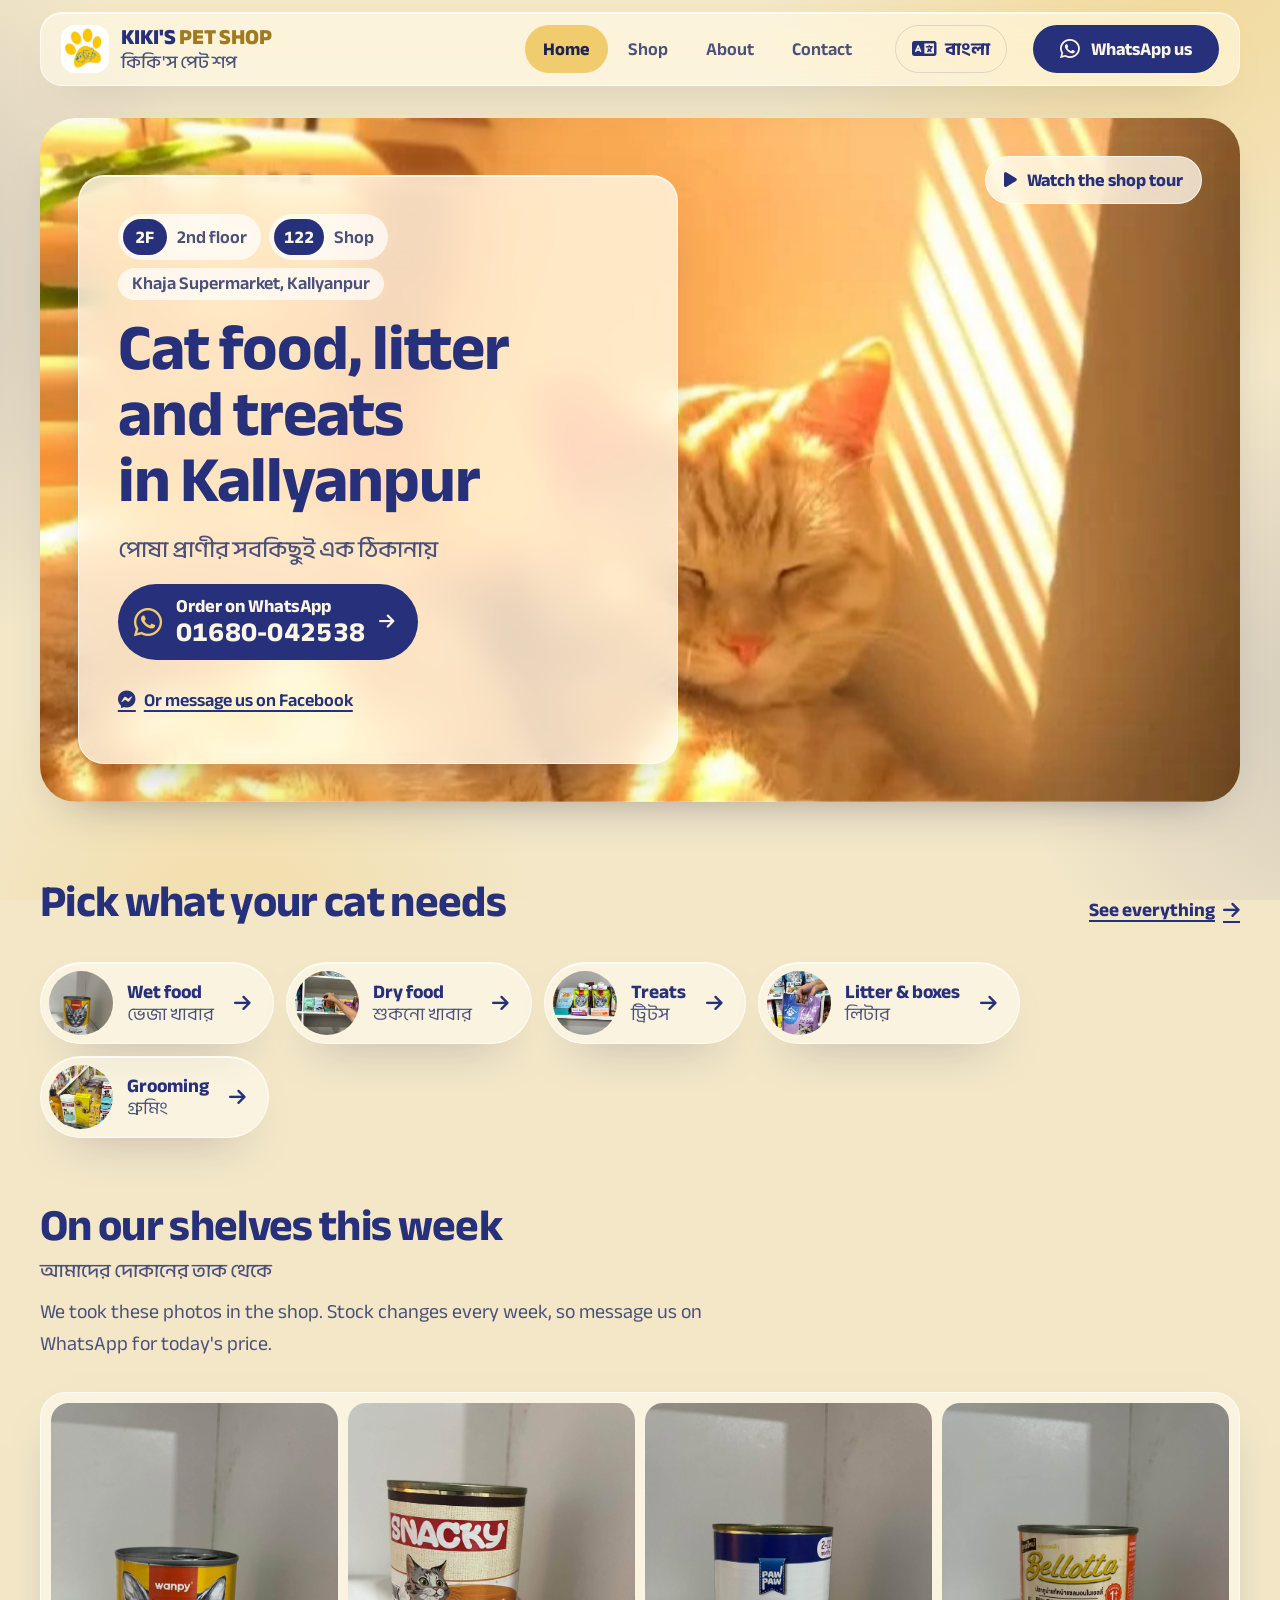
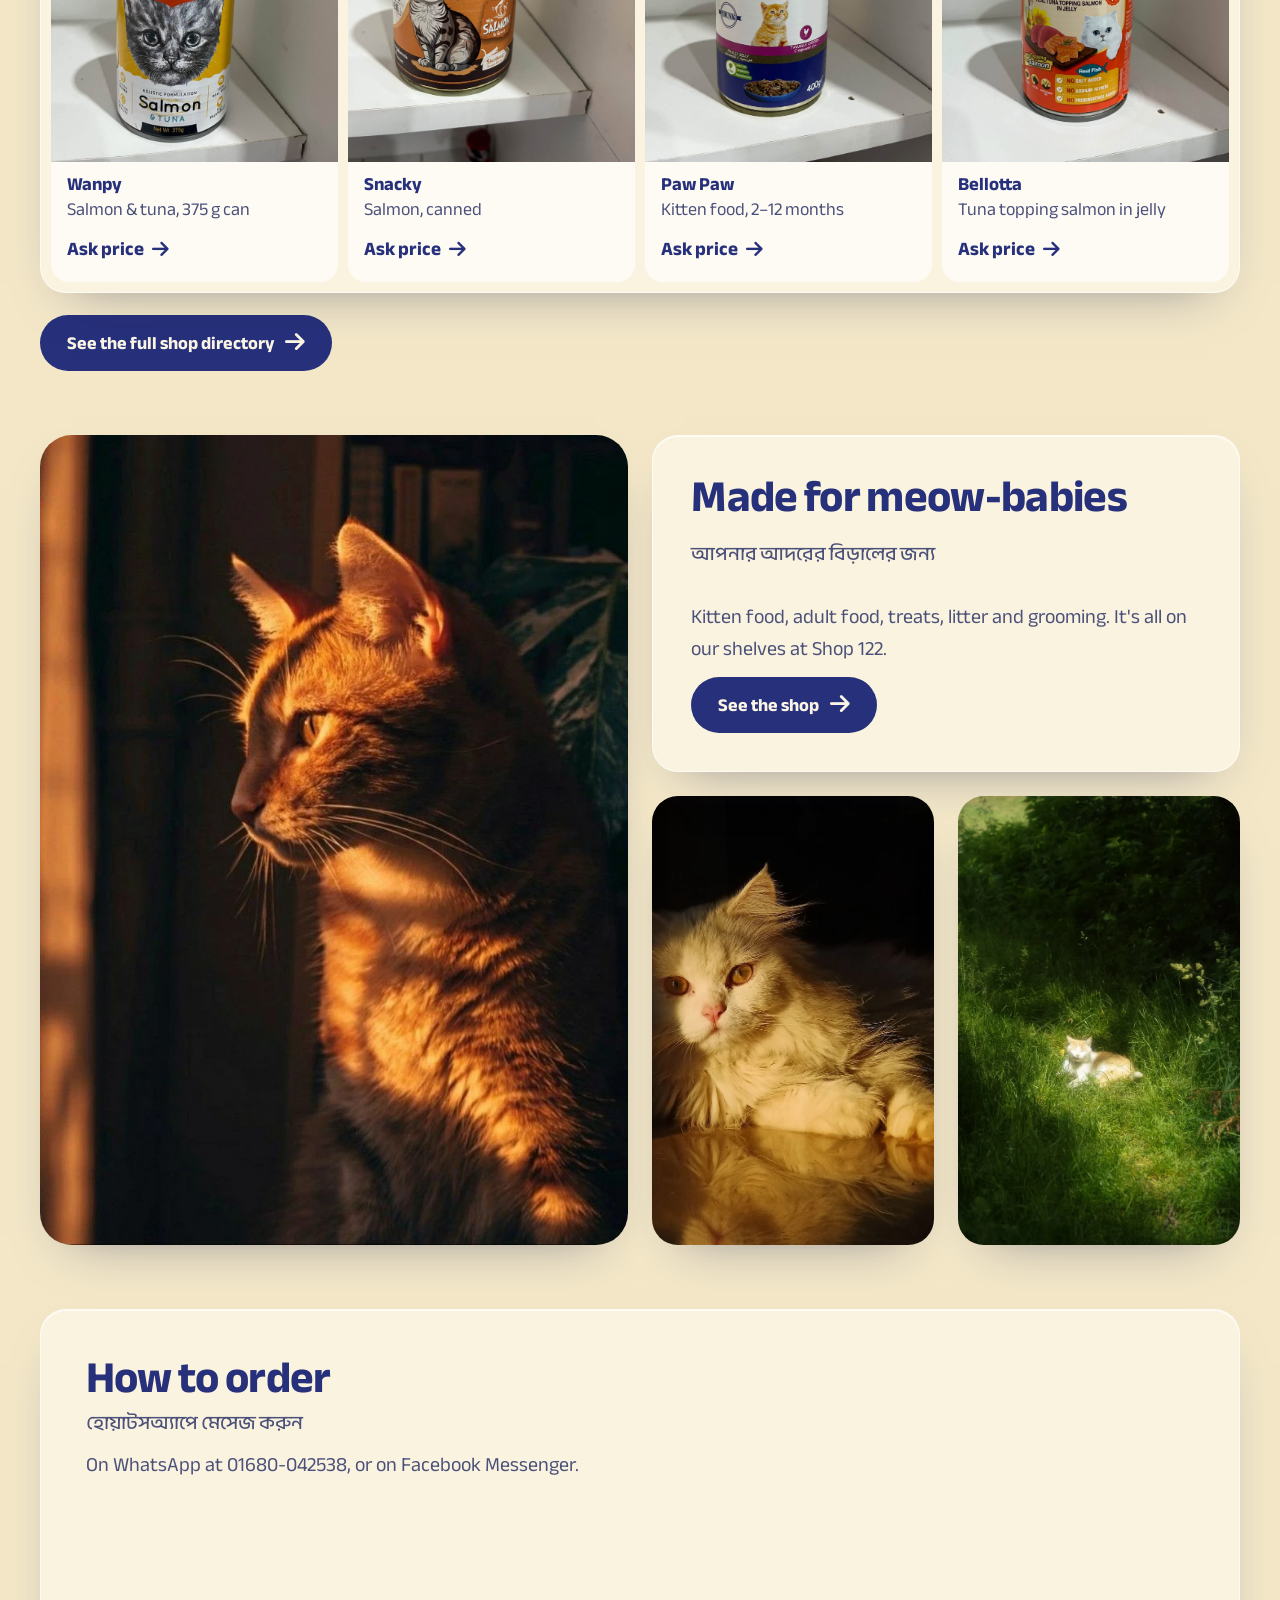
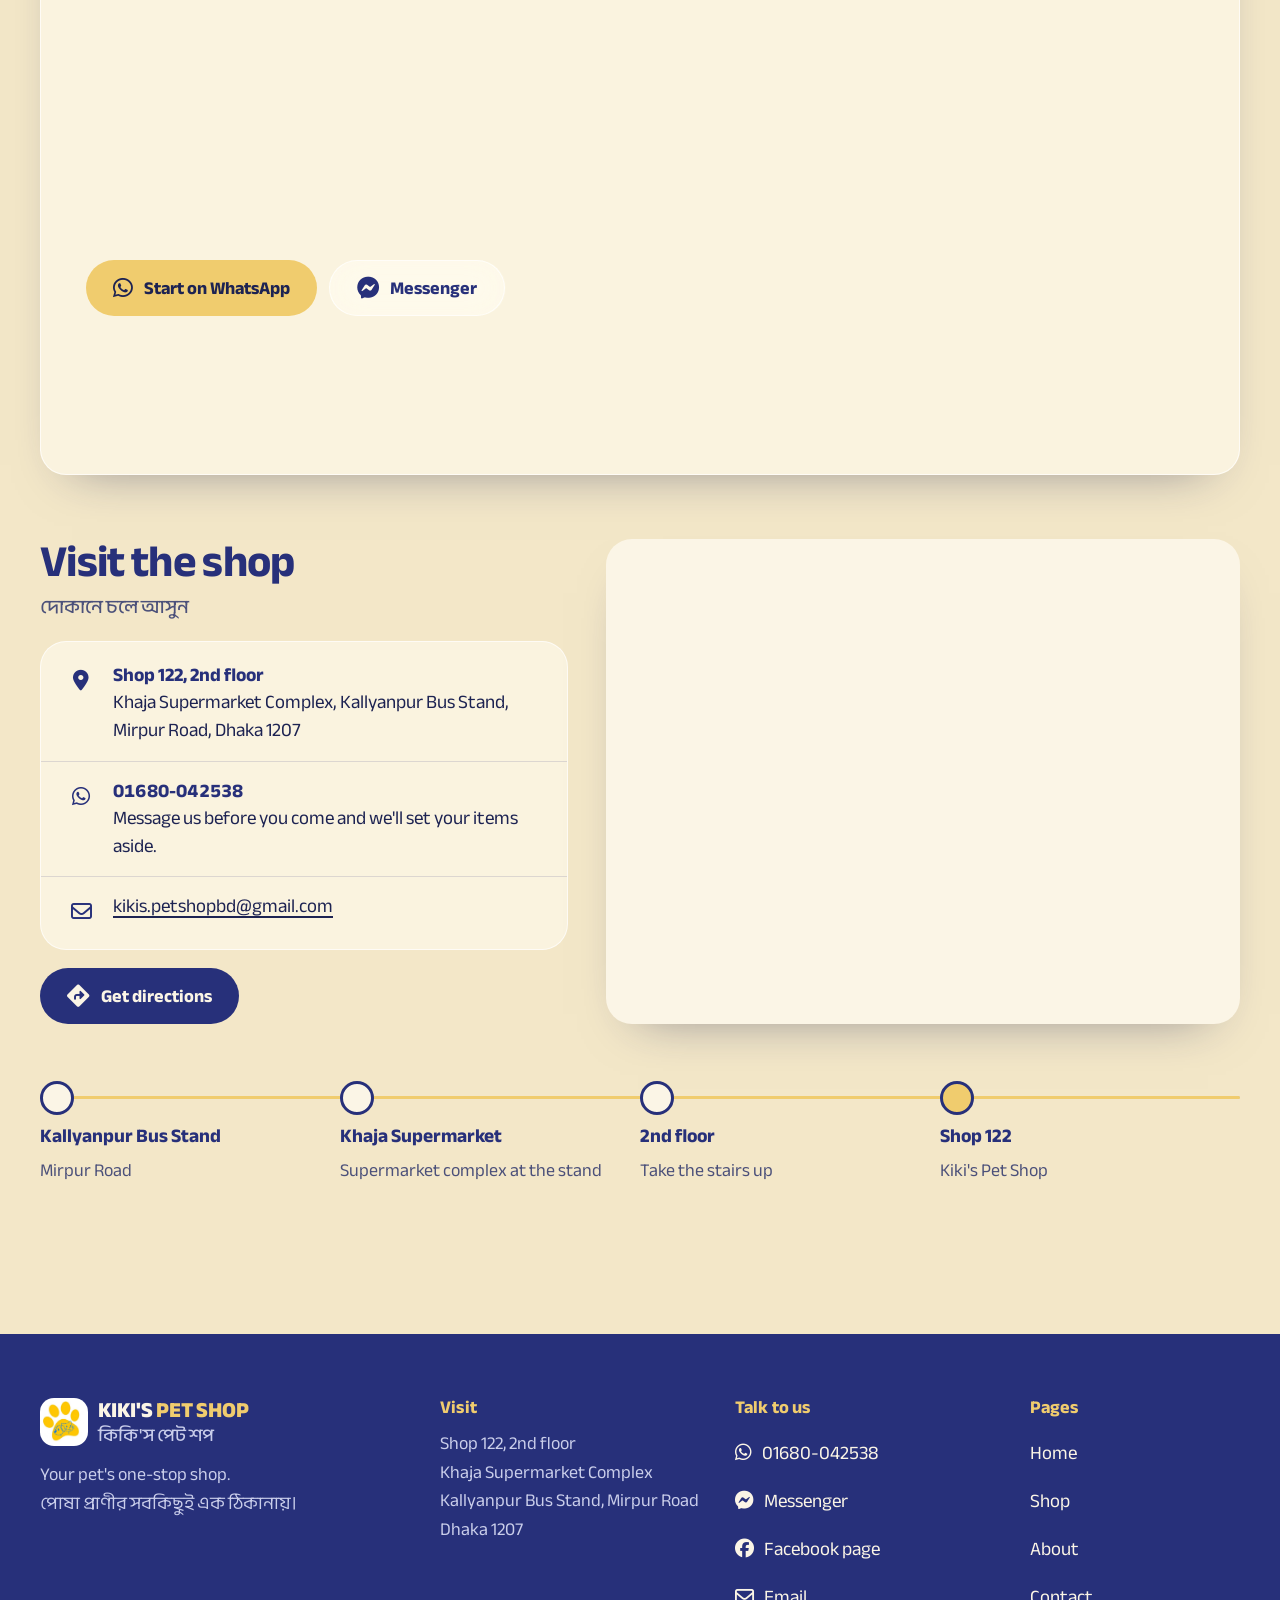
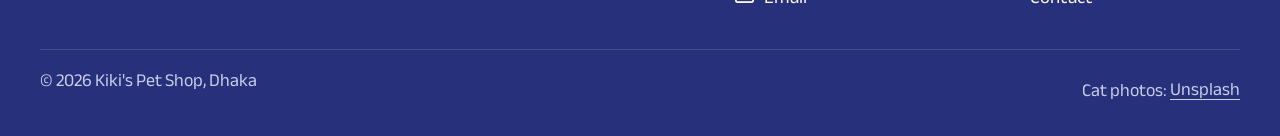
==== commit 25a5937d: "Bangla mode, brighter gold, shop's Google Maps pin, side-by-side mobile footer Every page has a stan" ====
--- a/site/index.html
+++ b/site/index.html
@@ -9,6 +9,10 @@
   <link rel="icon" href="assets/fb/logo-plate.jpg">
   <link rel="preconnect" href="https://fonts.googleapis.com">
   <link rel="preconnect" href="https://fonts.gstatic.com" crossorigin>
+<link rel="alternate" hreflang="en" href="https://itsmemonzu.github.io/kikis-pet-shop/index.html">
+<link rel="alternate" hreflang="en" href="https://itsmemonzu.github.io/kikis-pet-shop/index.html">
+<link rel="alternate" hreflang="en" href="https://itsmemonzu.github.io/kikis-pet-shop/index.html">
+  <link rel="alternate" hreflang="bn" href="https://itsmemonzu.github.io/kikis-pet-shop/bn/index.html">
   <link rel="stylesheet" href="https://fonts.googleapis.com/css2?family=Anek+Bangla:wght@400..800&display=swap">
   <link rel="stylesheet" href="https://cdnjs.cloudflare.com/ajax/libs/font-awesome/6.5.2/css/all.min.css">
   <link rel="stylesheet" href="css/kiki.css">
@@ -30,6 +34,7 @@
       <a href="about.html"><span>About</span></a>
       <a href="contact.html"><span>Contact</span></a>
     </nav>
+    <a class="k-lang" href="bn/index.html" hreflang="bn" lang="bn"><i class="fa-solid fa-language" aria-hidden="true"></i>বাংলা</a>
     <a class="k-btn k-btn--white" href="https://wa.me/8801680042538?text=Hi%20Kiki%27s%20Pet%20Shop!" target="_blank" rel="noopener"><i class="fa-brands fa-whatsapp" aria-hidden="true"></i><span>WhatsApp us</span></a>
   </div>
 </header>
@@ -166,10 +171,10 @@
           <div><dt><i class="fa-brands fa-whatsapp" aria-hidden="true"></i><span class="k-sr">WhatsApp</span></dt><dd><b class="k-num">01680-042538</b>Message us before you come and we'll set your items aside.</dd></div>
           <div><dt><i class="fa-regular fa-envelope" aria-hidden="true"></i><span class="k-sr">Email</span></dt><dd><a href="mailto:kikis.petshopbd@gmail.com">kikis.petshopbd@gmail.com</a></dd></div>
         </dl>
-        <div><a class="k-btn k-btn--dark" href="https://www.google.com/maps/search/?api=1&amp;query=Khaja+Super+Market+Kallyanpur+Dhaka" target="_blank" rel="noopener"><i class="fa-solid fa-diamond-turn-right" aria-hidden="true"></i>Get directions</a></div>
+        <div><a class="k-btn k-btn--dark" href="https://maps.google.com/?cid=12704867845228674455" target="_blank" rel="noopener"><i class="fa-solid fa-diamond-turn-right" aria-hidden="true"></i>Get directions</a></div>
       </div>
       <div class="k-map k-rv-img">
-        <iframe title="Map: Khaja Supermarket, Kallyanpur, Dhaka" src="https://www.google.com/maps?q=Khaja%20Super%20Market%2C%20Kallyanpur%2C%20Dhaka&amp;z=16&amp;output=embed" loading="lazy" referrerpolicy="no-referrer-when-downgrade"></iframe>
+        <iframe title="Map: Khaja Supermarket, Kallyanpur, Dhaka" src="https://maps.google.com/maps?cid=12704867845228674455&amp;z=17&amp;output=embed" loading="lazy" referrerpolicy="no-referrer-when-downgrade"></iframe>
       </div>
     </div>
     <div class="k-wrap k-floor-wrap">
--- a/site/css/kiki.css
+++ b/site/css/kiki.css
@@ -8,8 +8,8 @@
   --k-navy: #27307a;      /* Primary — headings, dark buttons, footer */
   --k-ink: #1d2352;       /* Text */
   --k-ink-2: #4c517a;     /* Text muted (6:1 on cream) */
-  --k-gold: #d7b35c;      /* Accent — actions, you are here (navy on gold 5.8:1) */
-  --k-gold-2: #e4c77f;    /* gold, lit (hover) */
+  --k-gold: #f0cc6e;      /* Accent — actions, you are here (navy on gold 8:1) */
+  --k-gold-2: #f6dc95;    /* gold, lit (hover) */
   --k-cream: #f3e7c8;     /* page ground */
   --k-cream-2: #fbf5e6;   /* light cream */
   --k-white: #ffffff;
@@ -46,10 +46,10 @@
   background-color: var(--k-cream);
   /* soft navy and gold light behind the glass */
   background-image:
-    radial-gradient(55vw 55vw at 92% -8%, rgb(215 179 92 / 0.55), transparent 62%),
+    radial-gradient(55vw 55vw at 92% -8%, rgb(240 204 110 / 0.55), transparent 62%),
     radial-gradient(48vw 48vw at -12% 32%, rgb(39 48 122 / 0.20), transparent 62%),
     radial-gradient(44vw 44vw at 105% 78%, rgb(39 48 122 / 0.16), transparent 60%),
-    radial-gradient(40vw 40vw at 18% 105%, rgb(215 179 92 / 0.35), transparent 62%);
+    radial-gradient(40vw 40vw at 18% 105%, rgb(240 204 110 / 0.35), transparent 62%);
   background-attachment: fixed;
   -webkit-font-smoothing: antialiased;
   text-rendering: optimizeLegibility;
@@ -431,11 +431,14 @@
   .k-map { min-height: 320px; }
   .k-dock { position: fixed; z-index: 60; left: 10px; right: 10px; bottom: 10px; display: grid; grid-template-columns: 1fr 64px; gap: 8px; transition: transform 0.5s var(--k-ease), opacity 0.4s var(--k-ease); }
   .k-dock.is-tucked { transform: translateY(calc(100% + 16px)); opacity: 0; pointer-events: none; }
-  .k-dock a { display: flex; align-items: center; justify-content: center; gap: 10px; min-height: 60px; border-radius: 999px; font-weight: 700; font-size: 1.15rem; text-decoration: none; box-shadow: 0 10px 28px -12px rgb(17 20 26 / 0.45); }
+  .k-dock a { display: flex; align-items: center; justify-content: center; gap: 10px; min-height: 60px; border-radius: 999px; font-weight: 700; font-size: 1.15rem; text-decoration: none; box-shadow: 0 22px 50px -32px rgb(29 35 82 / 0.55); }
   .k-dock a:first-child { background: var(--k-gold); color: var(--k-ink); }
   .k-dock a:last-child { background: var(--k-navy); color: var(--k-cream-2); font-size: 1.5rem; }
   .k-dock i { font-size: 1.5rem; }
-  .k-footer__grid { grid-template-columns: 1fr; }
+  .k-footer__grid { grid-template-columns: 1fr 1fr; gap: 22px 20px; }
+  .k-footer__grid > :first-child, .k-footer__grid > :last-child { grid-column: 1 / -1; }
+  .k-footer__grid > :last-child ul { display: flex; flex-wrap: wrap; gap: 0 22px; }
+  .k-footer p, .k-footer a { overflow-wrap: anywhere; }
 }
 @media (max-width: 520px) {
   body { font-size: 1.125rem; }
@@ -458,3 +461,12 @@
   .k-tile:first-child { grid-column: auto; }
   .k-feature__pair img { min-height: 160px; }
 }
+
+/* language switch */
+.k-lang { display: inline-flex; align-items: center; gap: 8px; min-height: 48px; padding: 0 16px; border-radius: 999px; border: 1px solid var(--k-line); color: var(--k-navy); font-weight: 700; font-size: 1.125rem; text-decoration: none; transition: background-color 0.3s var(--k-ease); }
+.k-lang:hover, .k-lang:focus-visible { background: rgb(255 255 255 / 0.6); }
+.k-lang i { font-size: 1.1em; }
+:lang(bn) body, html:lang(bn) { line-height: 1.7; }
+html:lang(bn) .k-h1 { line-height: 1.15; }
+html:lang(bn) .k-h2, html:lang(bn) h3 { line-height: 1.2; }
+@media (max-width: 520px) { .k-lang { padding: 0 12px; } }
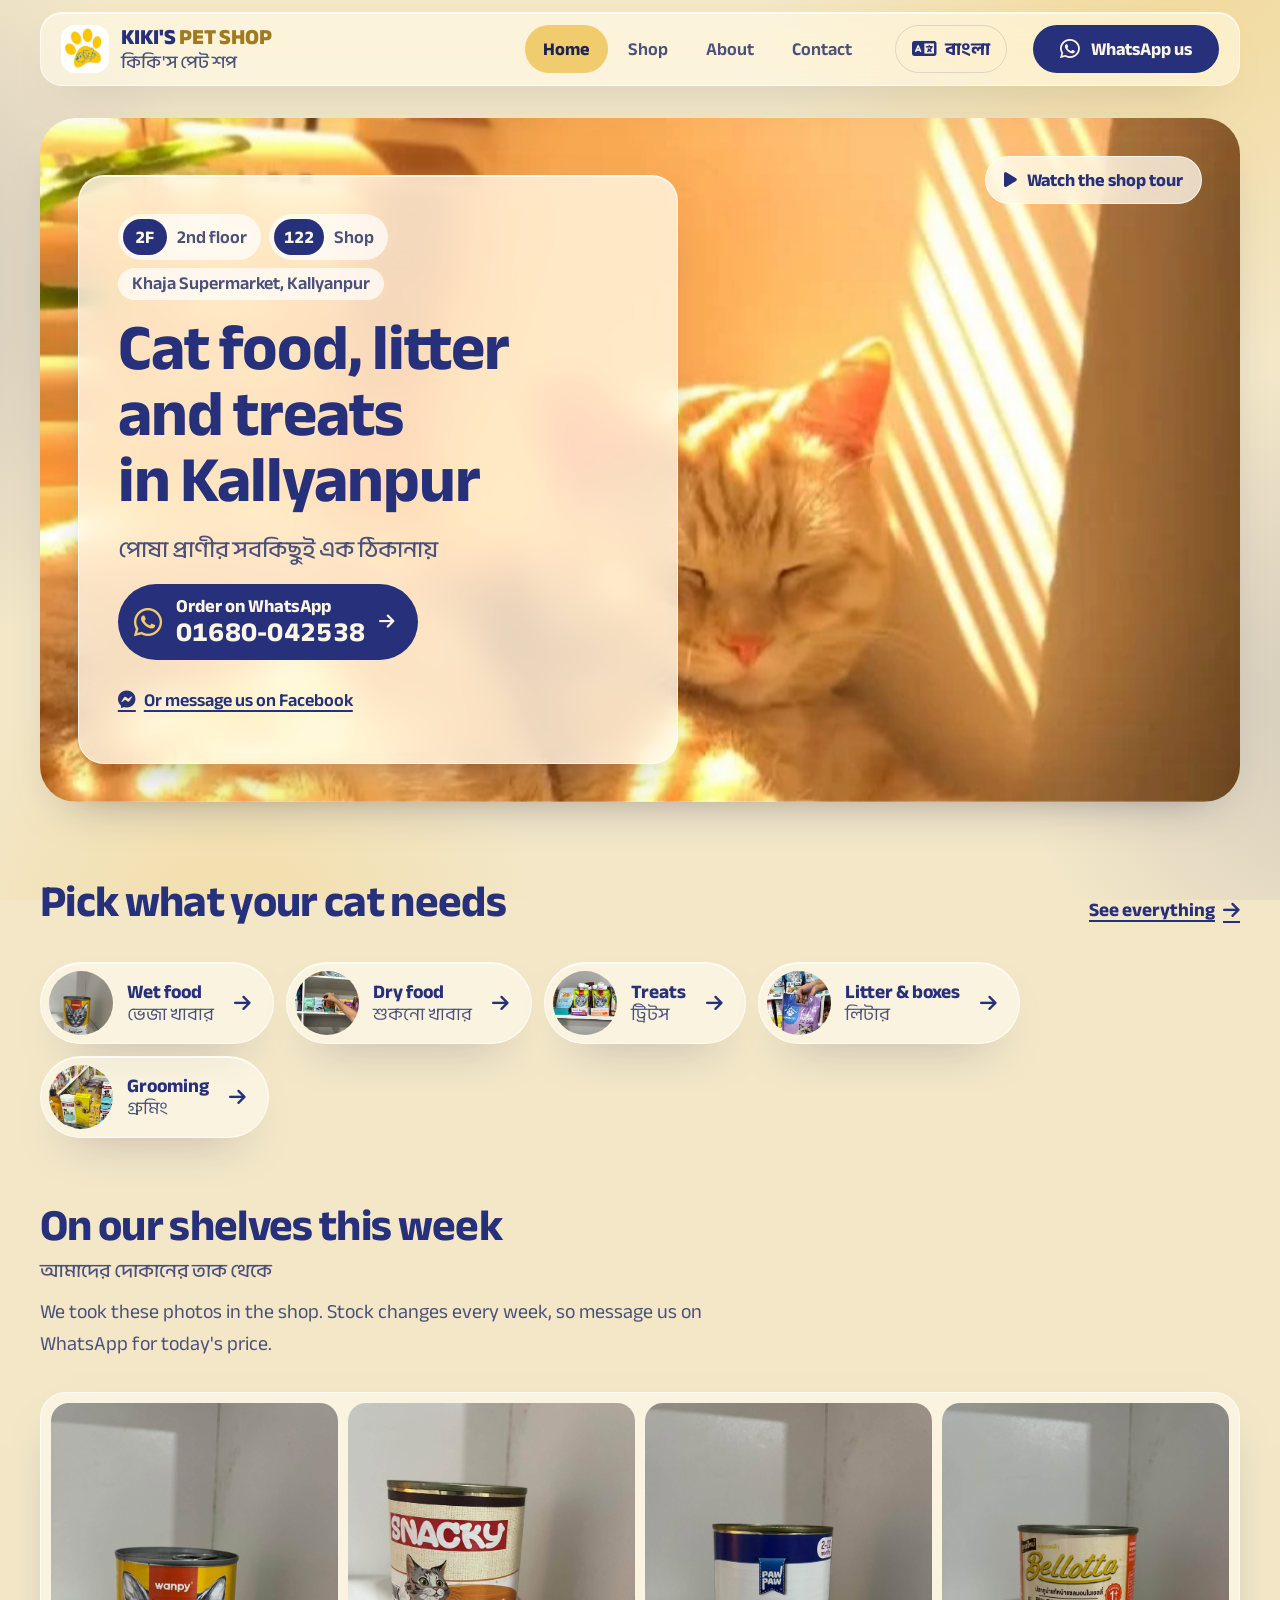
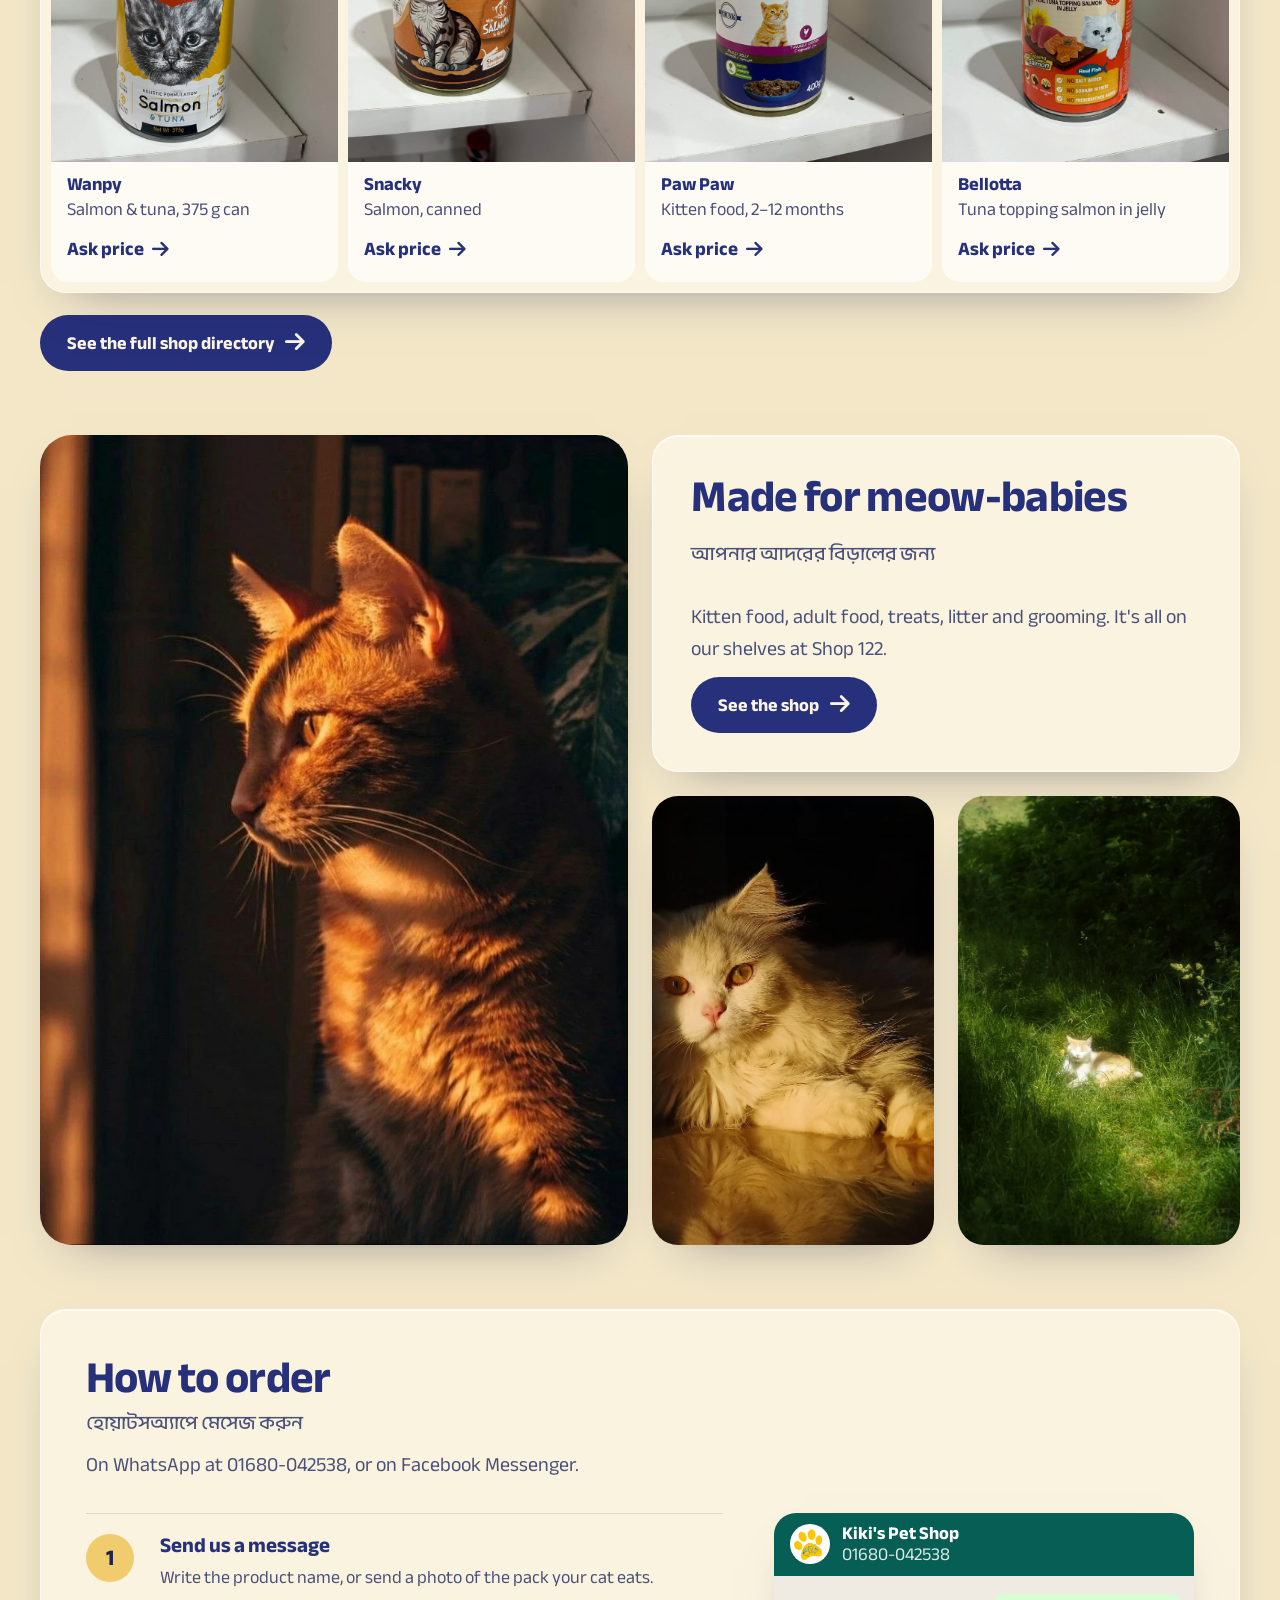
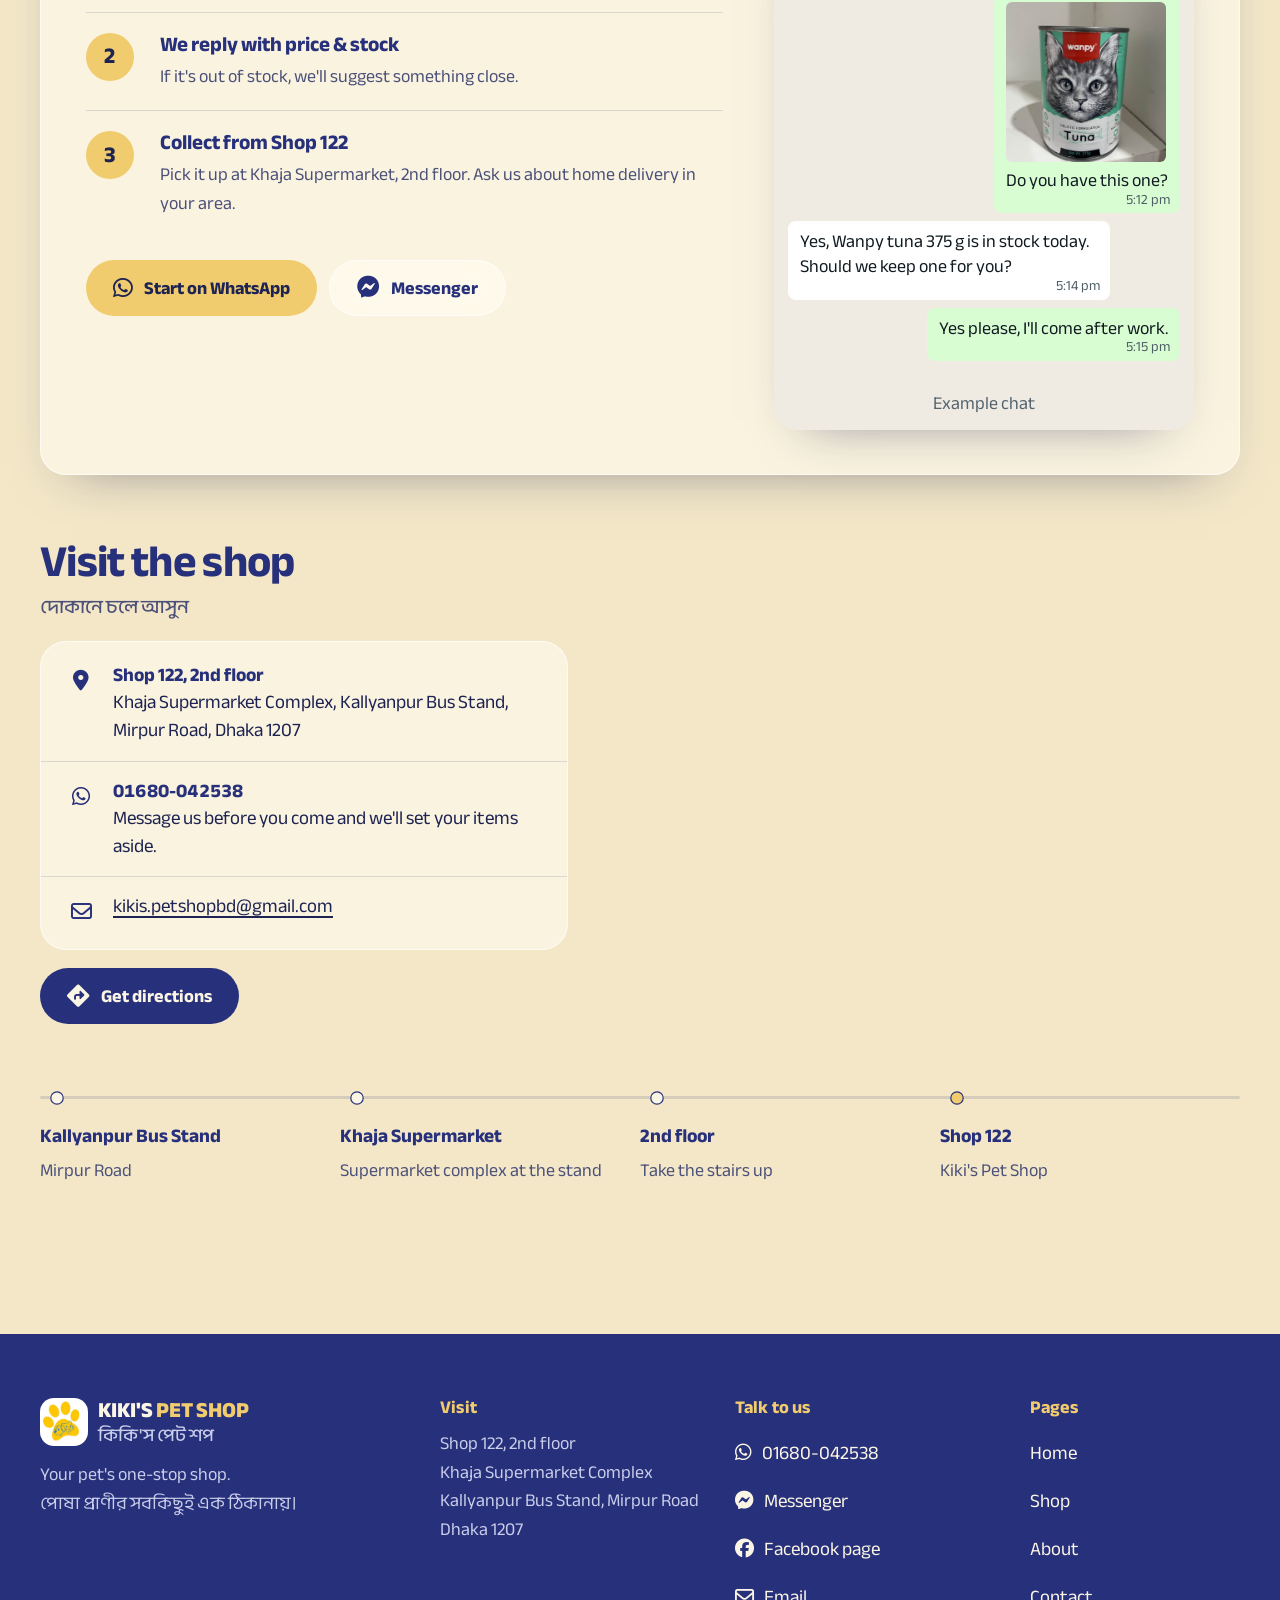
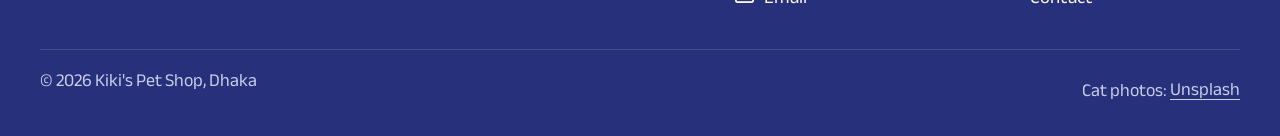
==== commit dfd478a7: "Smooth English/Bangla switch The language switch now keeps your scroll position, crossfades the page" ====
--- a/site/index.html
+++ b/site/index.html
@@ -12,12 +12,39 @@
 <link rel="alternate" hreflang="en" href="https://itsmemonzu.github.io/kikis-pet-shop/index.html">
 <link rel="alternate" hreflang="en" href="https://itsmemonzu.github.io/kikis-pet-shop/index.html">
 <link rel="alternate" hreflang="en" href="https://itsmemonzu.github.io/kikis-pet-shop/index.html">
+<link rel="alternate" hreflang="en" href="https://itsmemonzu.github.io/kikis-pet-shop/index.html">
+<link rel="alternate" hreflang="en" href="https://itsmemonzu.github.io/kikis-pet-shop/index.html">
+<link rel="alternate" hreflang="en" href="https://itsmemonzu.github.io/kikis-pet-shop/index.html">
   <link rel="alternate" hreflang="bn" href="https://itsmemonzu.github.io/kikis-pet-shop/bn/index.html">
   <link rel="stylesheet" href="https://fonts.googleapis.com/css2?family=Anek+Bangla:wght@400..800&display=swap">
   <link rel="stylesheet" href="https://cdnjs.cloudflare.com/ajax/libs/font-awesome/6.5.2/css/all.min.css">
   <link rel="stylesheet" href="css/kiki.css">
-  <script>document.documentElement.classList.add("js")</script>
-  <script type="speculationrules">{"prerender":[{"where":{"href_matches":"/*"},"eagerness":"moderate"}]}</script>
+  <script>
+    document.documentElement.classList.add("js");
+    /* language switch: remember scroll, mark the swap so the page crossfades instead of replaying its intro */
+    (function () {
+      var K = "kikiLangY";
+      document.addEventListener("click", function (e) {
+        var a = e.target.closest && e.target.closest(".k-lang");
+        if (a) sessionStorage.setItem(K, String(window.scrollY));
+      });
+      addEventListener("pageswap", function (e) {
+        if (e.viewTransition && sessionStorage.getItem(K) !== null) e.viewTransition.types.add("lang");
+      });
+      function arrive(e) {
+        var y = sessionStorage.getItem(K);
+        if (y === null) return;
+        sessionStorage.removeItem(K);
+        document.documentElement.classList.add("k-lang-swap");
+        if (e && e.viewTransition) e.viewTransition.types.add("lang");
+        window.scrollTo({ top: +y, behavior: "instant" });
+      }
+      addEventListener("pagereveal", arrive);
+      document.addEventListener("DOMContentLoaded", function () { arrive(null); });
+    })();
+  </script>
+  <link rel="expect" href="#k-end" blocking="render">
+  <script type="speculationrules">{"prerender":[{"where":{"and":[{"href_matches":"/*"},{"not":{"selector_matches":".k-lang"}}]},"eagerness":"moderate"}]}</script>
 </head>
 <body>
 <a class="k-skip" href="#main">Skip to content</a>
@@ -233,6 +260,7 @@
   <a href="https://m.me/kikispetshopbd" target="_blank" rel="noopener" aria-label="Message on Facebook Messenger"><i class="fa-brands fa-facebook-messenger" aria-hidden="true"></i></a>
 </nav>
 
+<div id="k-end" hidden></div>
 <script src="js/kiki.js" defer></script>
 </body>
 </html>
--- a/site/css/kiki.css
+++ b/site/css/kiki.css
@@ -470,3 +470,18 @@
 html:lang(bn) .k-h1 { line-height: 1.15; }
 html:lang(bn) .k-h2, html:lang(bn) h3 { line-height: 1.2; }
 @media (max-width: 520px) { .k-lang { padding: 0 12px; } }
+
+/* language switch: one calm crossfade, scroll kept, nothing replays */
+@keyframes k-fade-out { to { opacity: 0; } }
+@keyframes k-fade-in { from { opacity: 0; } }
+html:active-view-transition-type(lang)::view-transition-old(k-main) { animation: k-fade-out 0.22s var(--k-ease-io) both; }
+html:active-view-transition-type(lang)::view-transition-new(k-main) { animation: k-fade-in 0.38s var(--k-ease) both 0.06s; }
+html:active-view-transition-type(lang)::view-transition-old(k-header) { animation: k-fade-out 0.22s var(--k-ease-io) both; }
+html:active-view-transition-type(lang)::view-transition-new(k-header) { animation: k-fade-in 0.38s var(--k-ease) both 0.06s; }
+html:active-view-transition-type(lang)::view-transition-group(k-here) { animation-duration: 0.01s; }
+html.k-lang-swap .k-intro .k-hero__img,
+html.k-lang-swap .k-intro .k-hero__card,
+html.k-lang-swap .k-intro .k-hero__tour { animation: none; }
+html.k-lang-swap.js .k-rv, html.k-lang-swap.js .k-rv-img, html.k-lang-swap.js .k-rv-slats > * { opacity: 1; transform: none; transition: none; }
+html.k-lang-swap.js .k-floor { --k-draw: 1; }
+html.k-lang-swap.js .k-floor li::before { transform: none; }
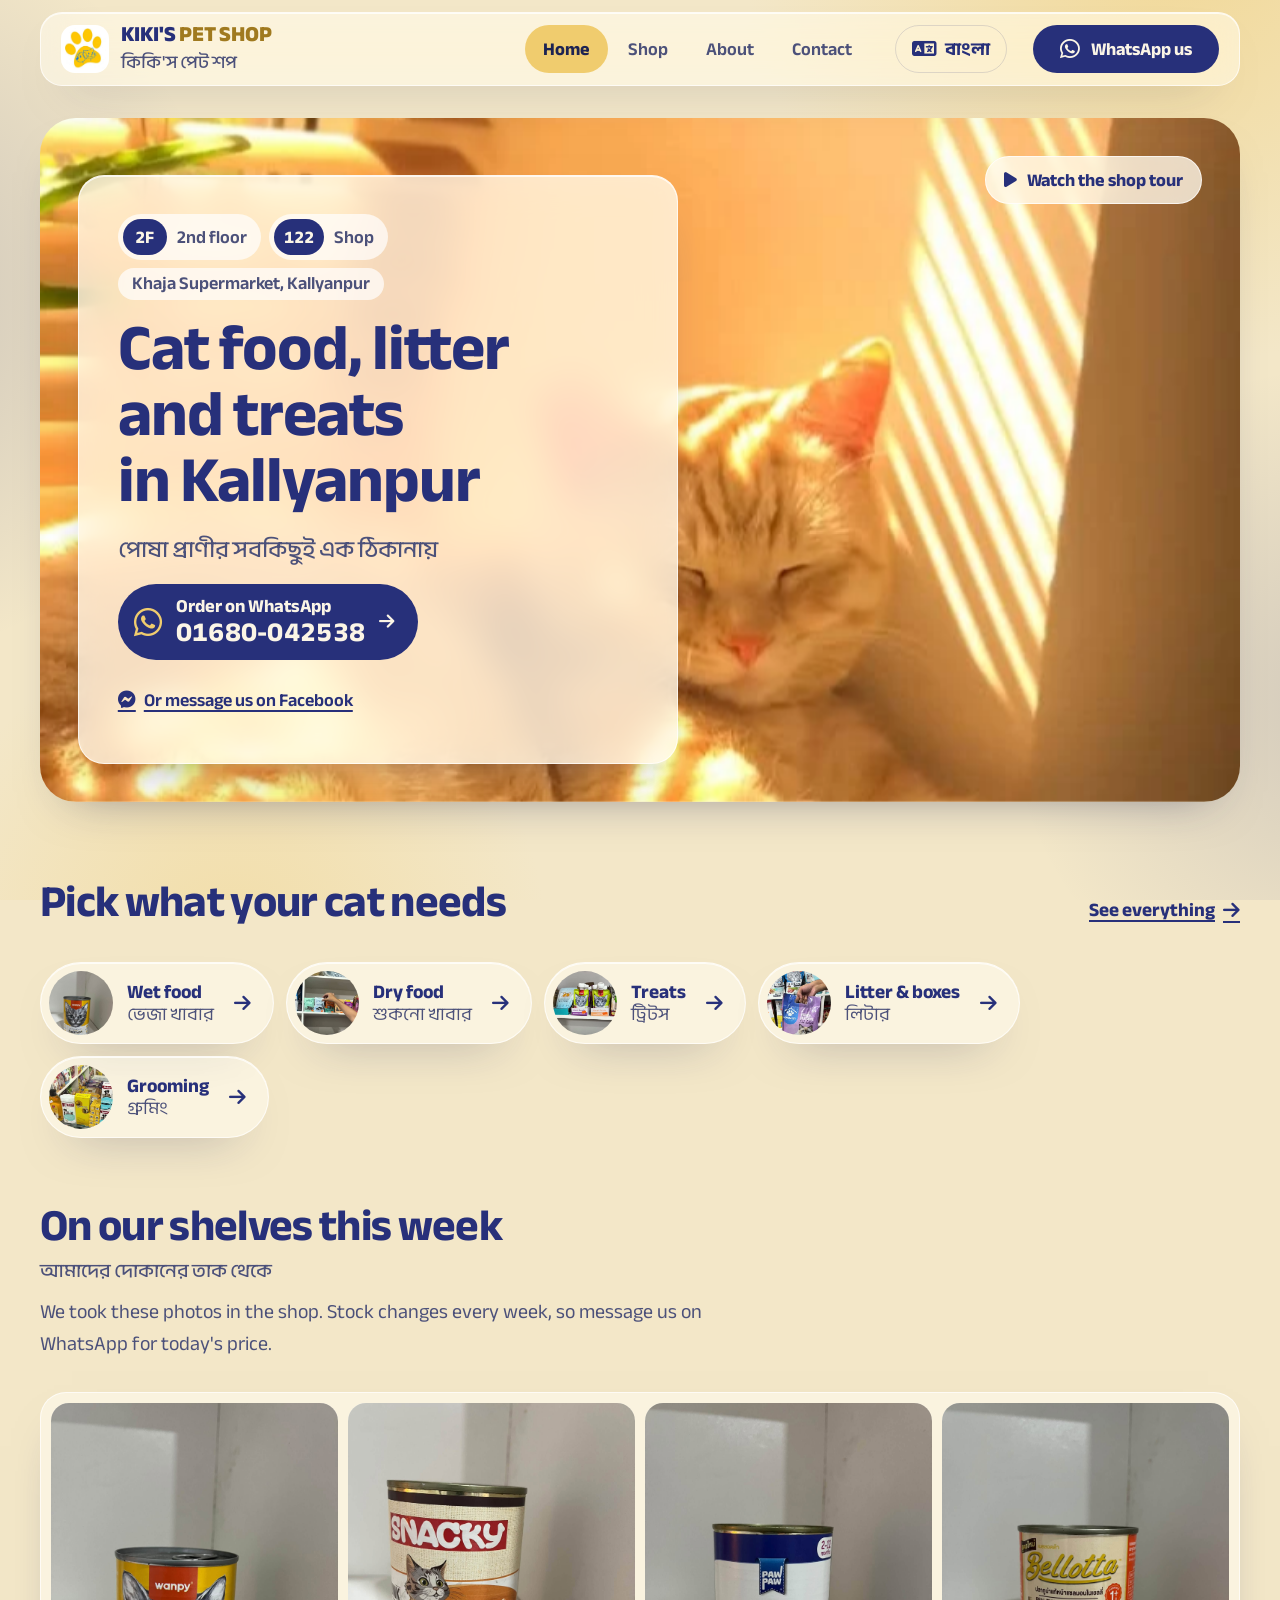
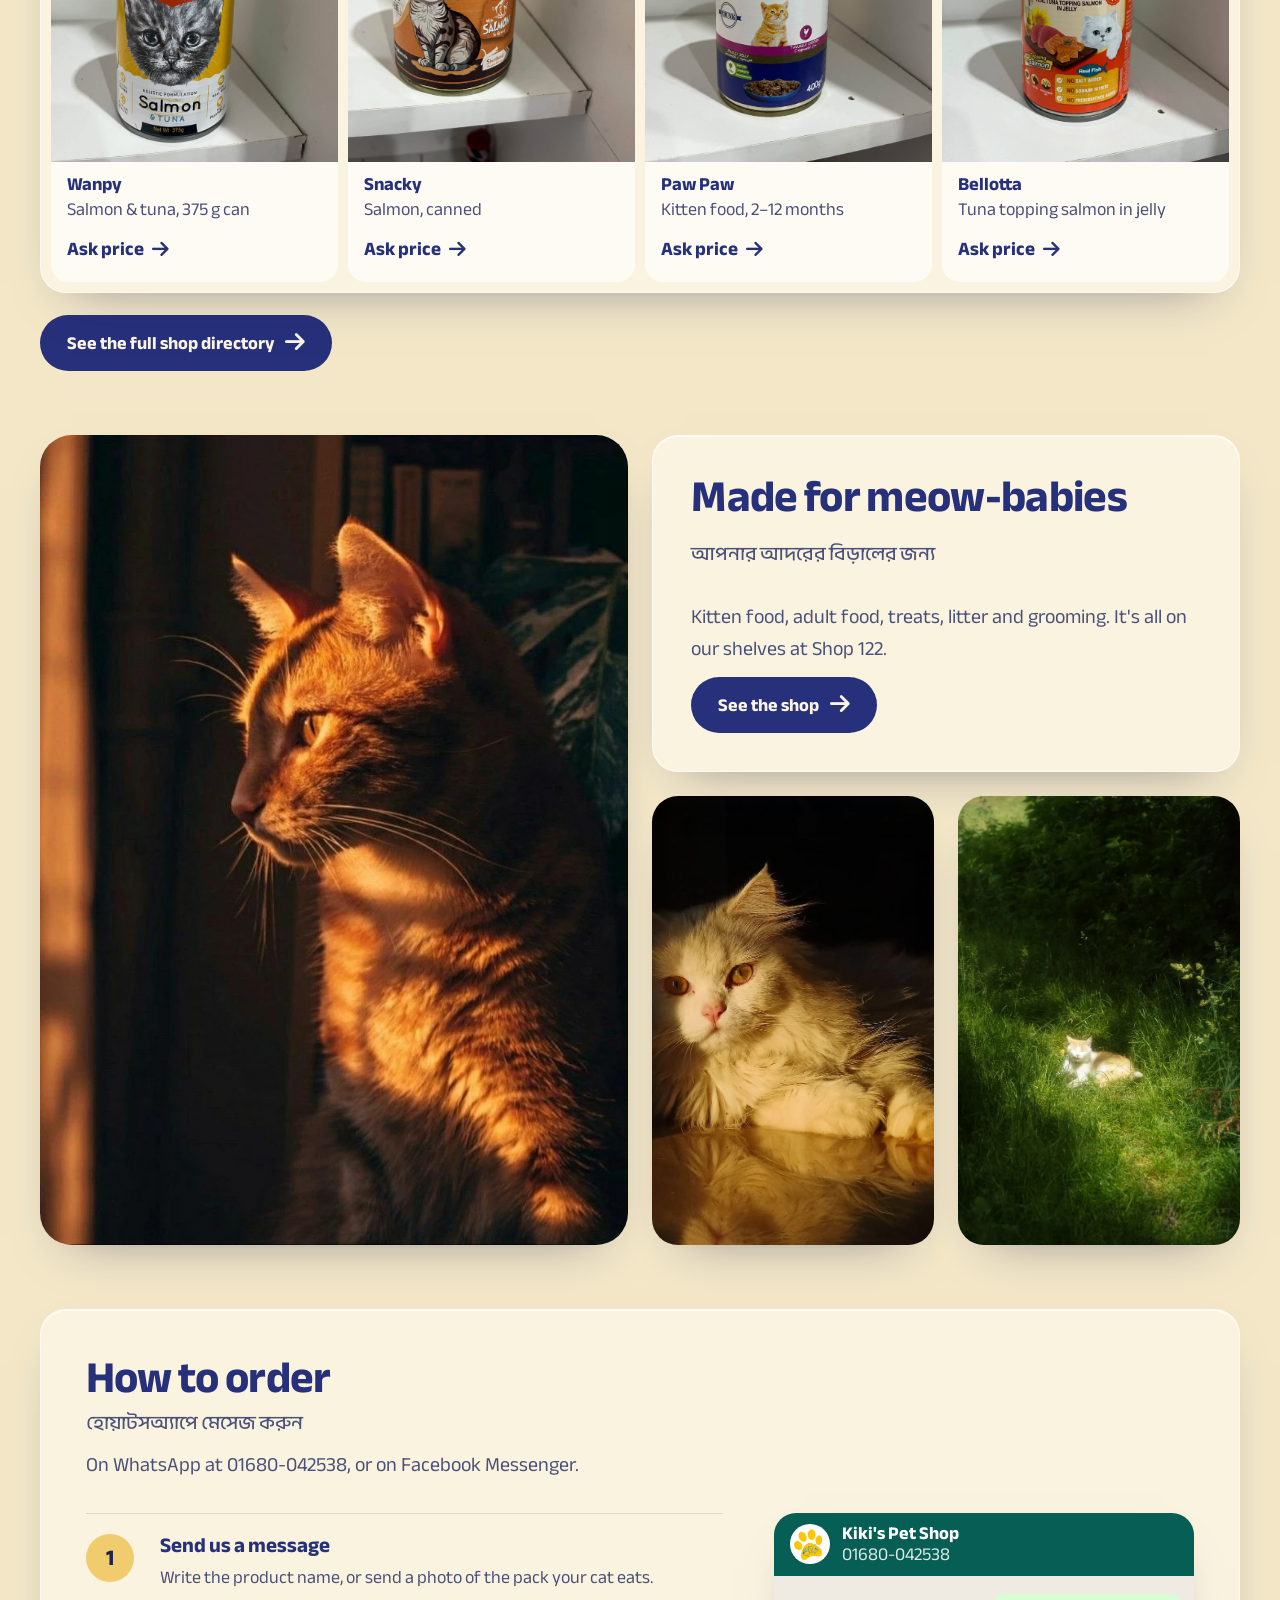
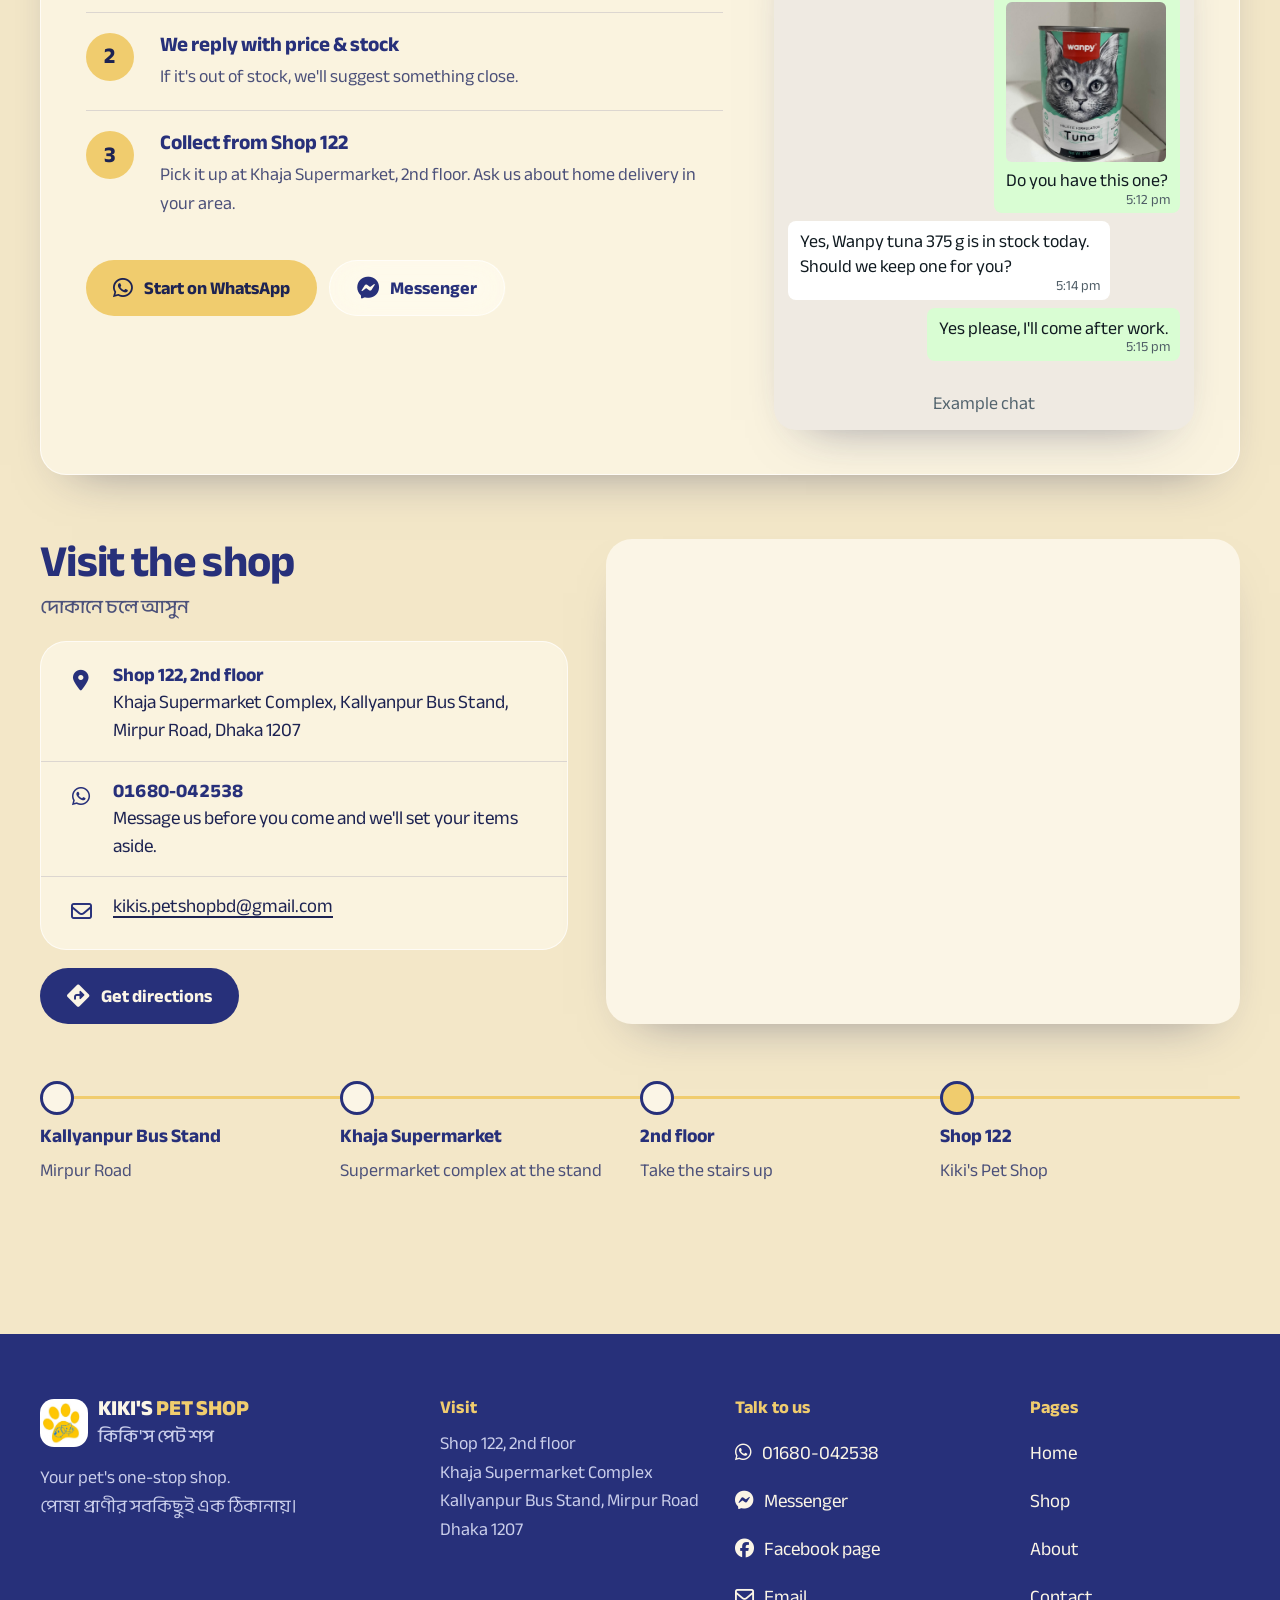
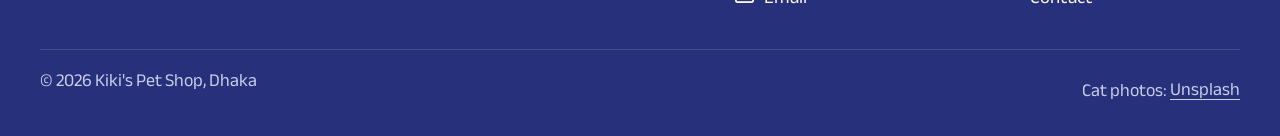
==== commit 448201d3: "Seamless language switch and glass paw prints in the side margins The English/Bangla switch now fetc" ====
--- a/site/index.html
+++ b/site/index.html
@@ -15,38 +15,19 @@
 <link rel="alternate" hreflang="en" href="https://itsmemonzu.github.io/kikis-pet-shop/index.html">
 <link rel="alternate" hreflang="en" href="https://itsmemonzu.github.io/kikis-pet-shop/index.html">
 <link rel="alternate" hreflang="en" href="https://itsmemonzu.github.io/kikis-pet-shop/index.html">
+<link rel="alternate" hreflang="en" href="https://itsmemonzu.github.io/kikis-pet-shop/index.html">
+<link rel="alternate" hreflang="en" href="https://itsmemonzu.github.io/kikis-pet-shop/index.html">
+<link rel="alternate" hreflang="en" href="https://itsmemonzu.github.io/kikis-pet-shop/index.html">
   <link rel="alternate" hreflang="bn" href="https://itsmemonzu.github.io/kikis-pet-shop/bn/index.html">
   <link rel="stylesheet" href="https://fonts.googleapis.com/css2?family=Anek+Bangla:wght@400..800&display=swap">
   <link rel="stylesheet" href="https://cdnjs.cloudflare.com/ajax/libs/font-awesome/6.5.2/css/all.min.css">
-  <link rel="stylesheet" href="css/kiki.css">
-  <script>
-    document.documentElement.classList.add("js");
-    /* language switch: remember scroll, mark the swap so the page crossfades instead of replaying its intro */
-    (function () {
-      var K = "kikiLangY";
-      document.addEventListener("click", function (e) {
-        var a = e.target.closest && e.target.closest(".k-lang");
-        if (a) sessionStorage.setItem(K, String(window.scrollY));
-      });
-      addEventListener("pageswap", function (e) {
-        if (e.viewTransition && sessionStorage.getItem(K) !== null) e.viewTransition.types.add("lang");
-      });
-      function arrive(e) {
-        var y = sessionStorage.getItem(K);
-        if (y === null) return;
-        sessionStorage.removeItem(K);
-        document.documentElement.classList.add("k-lang-swap");
-        if (e && e.viewTransition) e.viewTransition.types.add("lang");
-        window.scrollTo({ top: +y, behavior: "instant" });
-      }
-      addEventListener("pagereveal", arrive);
-      document.addEventListener("DOMContentLoaded", function () { arrive(null); });
-    })();
-  </script>
-  <link rel="expect" href="#k-end" blocking="render">
+  <link rel="stylesheet" href="css/kiki.css?v=7">
+  <script>document.documentElement.classList.add("js")</script>
   <script type="speculationrules">{"prerender":[{"where":{"and":[{"href_matches":"/*"},{"not":{"selector_matches":".k-lang"}}]},"eagerness":"moderate"}]}</script>
 </head>
 <body>
+<div class="k-paws" aria-hidden="true"><i></i><i></i><i></i><i></i><i></i><i></i><i></i><i></i></div>
+
 <a class="k-skip" href="#main">Skip to content</a>
 
 <header class="k-header k-glass">
@@ -260,7 +241,6 @@
   <a href="https://m.me/kikispetshopbd" target="_blank" rel="noopener" aria-label="Message on Facebook Messenger"><i class="fa-brands fa-facebook-messenger" aria-hidden="true"></i></a>
 </nav>
 
-<div id="k-end" hidden></div>
-<script src="js/kiki.js" defer></script>
+<script src="js/kiki.js?v=7" defer></script>
 </body>
 </html>
--- a/site/css/kiki.css
+++ b/site/css/kiki.css
@@ -485,3 +485,39 @@
 html.k-lang-swap.js .k-rv, html.k-lang-swap.js .k-rv-img, html.k-lang-swap.js .k-rv-slats > * { opacity: 1; transform: none; transition: none; }
 html.k-lang-swap.js .k-floor { --k-draw: 1; }
 html.k-lang-swap.js .k-floor li::before { transform: none; }
+
+/* Bangla needs taller lines: vowel signs sit above and below the letters */
+html:lang(bn) .k-h1 { line-height: 1.32; letter-spacing: 0; }
+html:lang(bn) .k-h2, html:lang(bn) h3 { line-height: 1.3; letter-spacing: 0; }
+html:lang(bn) .k-action span, html:lang(bn) .k-pill span, html:lang(bn) .k-item__tag b,
+html:lang(bn) .k-steps b, html:lang(bn) .k-plate, html:lang(bn) .k-chat__bar b,
+html:lang(bn) .k-floor b, html:lang(bn) .k-floor span, html:lang(bn) .k-channel b,
+html:lang(bn) .k-strip, html:lang(bn) .k-btn, html:lang(bn) .k-tag { line-height: 1.45; }
+html:lang(bn) .k-action span { gap: 2px; }
+html:lang(bn) .k-hero__card { gap: 18px; }
+.k-brand__name small { line-height: 1.35; }
+
+/* glass paw prints in the empty side margins of wide screens (decorative, fixed behind content) */
+.k-paws { display: none; }
+@media (min-width: 1440px) {
+  .k-paws { --gut: calc((100vw - var(--k-wrap)) / 2); display: block; position: fixed; inset: 0; z-index: -1; overflow: hidden; pointer-events: none; }
+  .k-paws i { position: absolute; width: calc(var(--gut) * var(--f, 0.45)); aspect-ratio: 1; rotate: var(--r, 0deg); filter: drop-shadow(0 12px 18px rgb(29 35 82 / 0.16)); animation: k-drift var(--t, 16s) ease-in-out var(--d, 0s) infinite alternate; }
+  .k-paws i::before {
+    content: ""; position: absolute; inset: 0;
+    background: linear-gradient(150deg, rgb(255 255 255 / 0.9), rgb(255 255 255 / 0.3) 55%, var(--tint, rgb(240 204 110 / 0.5)));
+    -webkit-backdrop-filter: blur(6px); backdrop-filter: blur(6px);
+    -webkit-mask: var(--k-paw) center / contain no-repeat; mask: var(--k-paw) center / contain no-repeat;
+  }
+  .k-paws i:nth-child(1) { left: calc(var(--gut) * 0.14); top: 13vh; --f: 0.5; --r: -18deg; --d: -2s; }
+  .k-paws i:nth-child(2) { left: calc(var(--gut) * 0.5);  top: 44vh; --f: 0.32; --r: 14deg; --tint: rgb(39 48 122 / 0.28); --t: 19s; --d: -7s; }
+  .k-paws i:nth-child(3) { left: calc(var(--gut) * 0.1);  top: 68vh; --f: 0.58; --r: -6deg; --t: 21s; --d: -11s; }
+  .k-paws i:nth-child(4) { left: calc(var(--gut) * 0.55); top: 90vh; --f: 0.26; --r: 22deg; --tint: rgb(39 48 122 / 0.28); --d: -5s; }
+  .k-paws i:nth-child(5) { right: calc(var(--gut) * 0.18); top: 7vh;  --f: 0.36; --r: 20deg; --tint: rgb(39 48 122 / 0.28); --t: 18s; --d: -9s; }
+  .k-paws i:nth-child(6) { right: calc(var(--gut) * 0.12); top: 31vh; --f: 0.6; --r: -14deg; --d: -3s; }
+  .k-paws i:nth-child(7) { right: calc(var(--gut) * 0.5);  top: 62vh; --f: 0.34; --r: 9deg; --t: 20s; --d: -13s; }
+  .k-paws i:nth-child(8) { right: calc(var(--gut) * 0.16); top: 82vh; --f: 0.46; --r: -24deg; --tint: rgb(39 48 122 / 0.28); --d: -6s; }
+}
+@keyframes k-drift { from { translate: 0 0; } to { translate: 0 -22px; } }
+:root {
+  --k-paw: url("data:image/svg+xml,%3Csvg xmlns='http://www.w3.org/2000/svg' viewBox='0 0 100 100'%3E%3Cellipse cx='18' cy='42' rx='10' ry='13' transform='rotate(-20 18 42)'/%3E%3Cellipse cx='37' cy='22' rx='10.5' ry='14' transform='rotate(-6 37 22)'/%3E%3Cellipse cx='63' cy='22' rx='10.5' ry='14' transform='rotate(6 63 22)'/%3E%3Cellipse cx='82' cy='42' rx='10' ry='13' transform='rotate(20 82 42)'/%3E%3Cpath d='M50 48c-14 0-30 16-30 31 0 9 7 15 16 15 6 0 9-3 14-3s8 3 14 3c9 0 16-6 16-15 0-15-16-31-30-31z'/%3E%3C/svg%3E");
+}
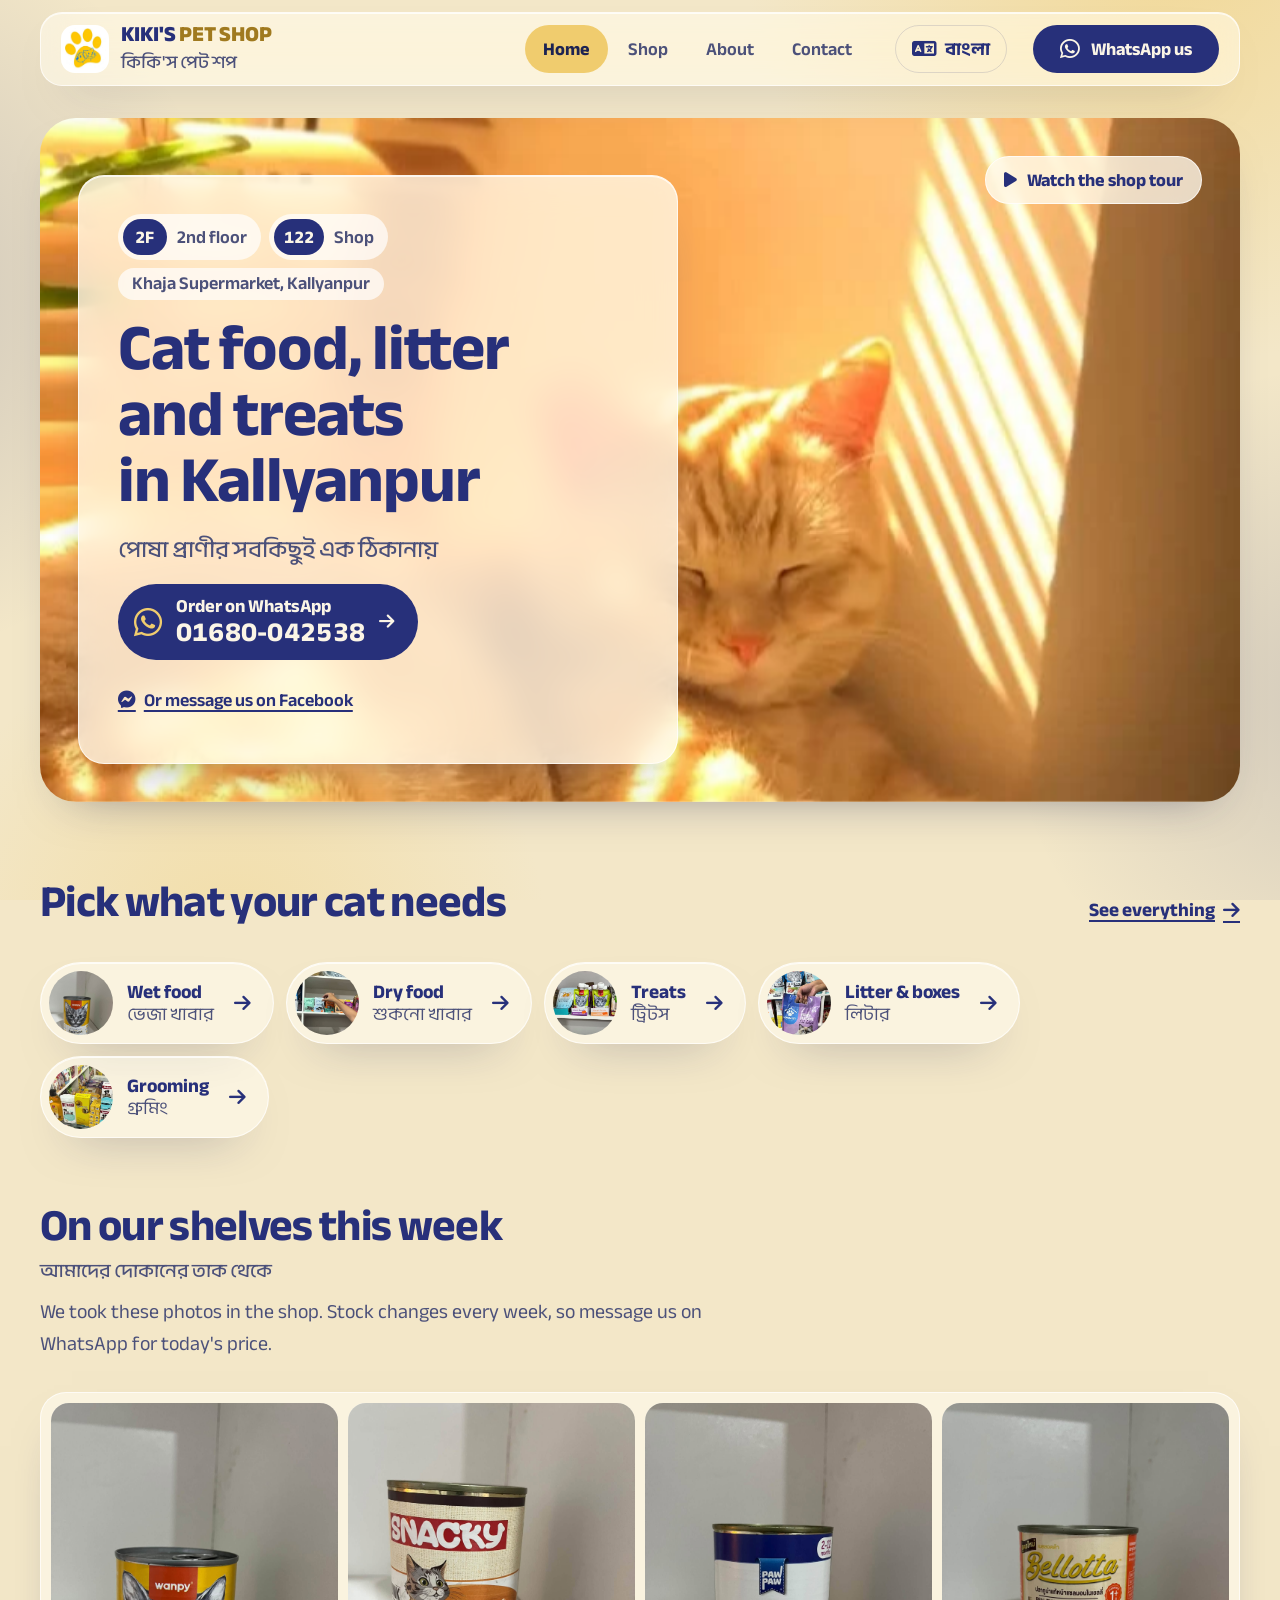
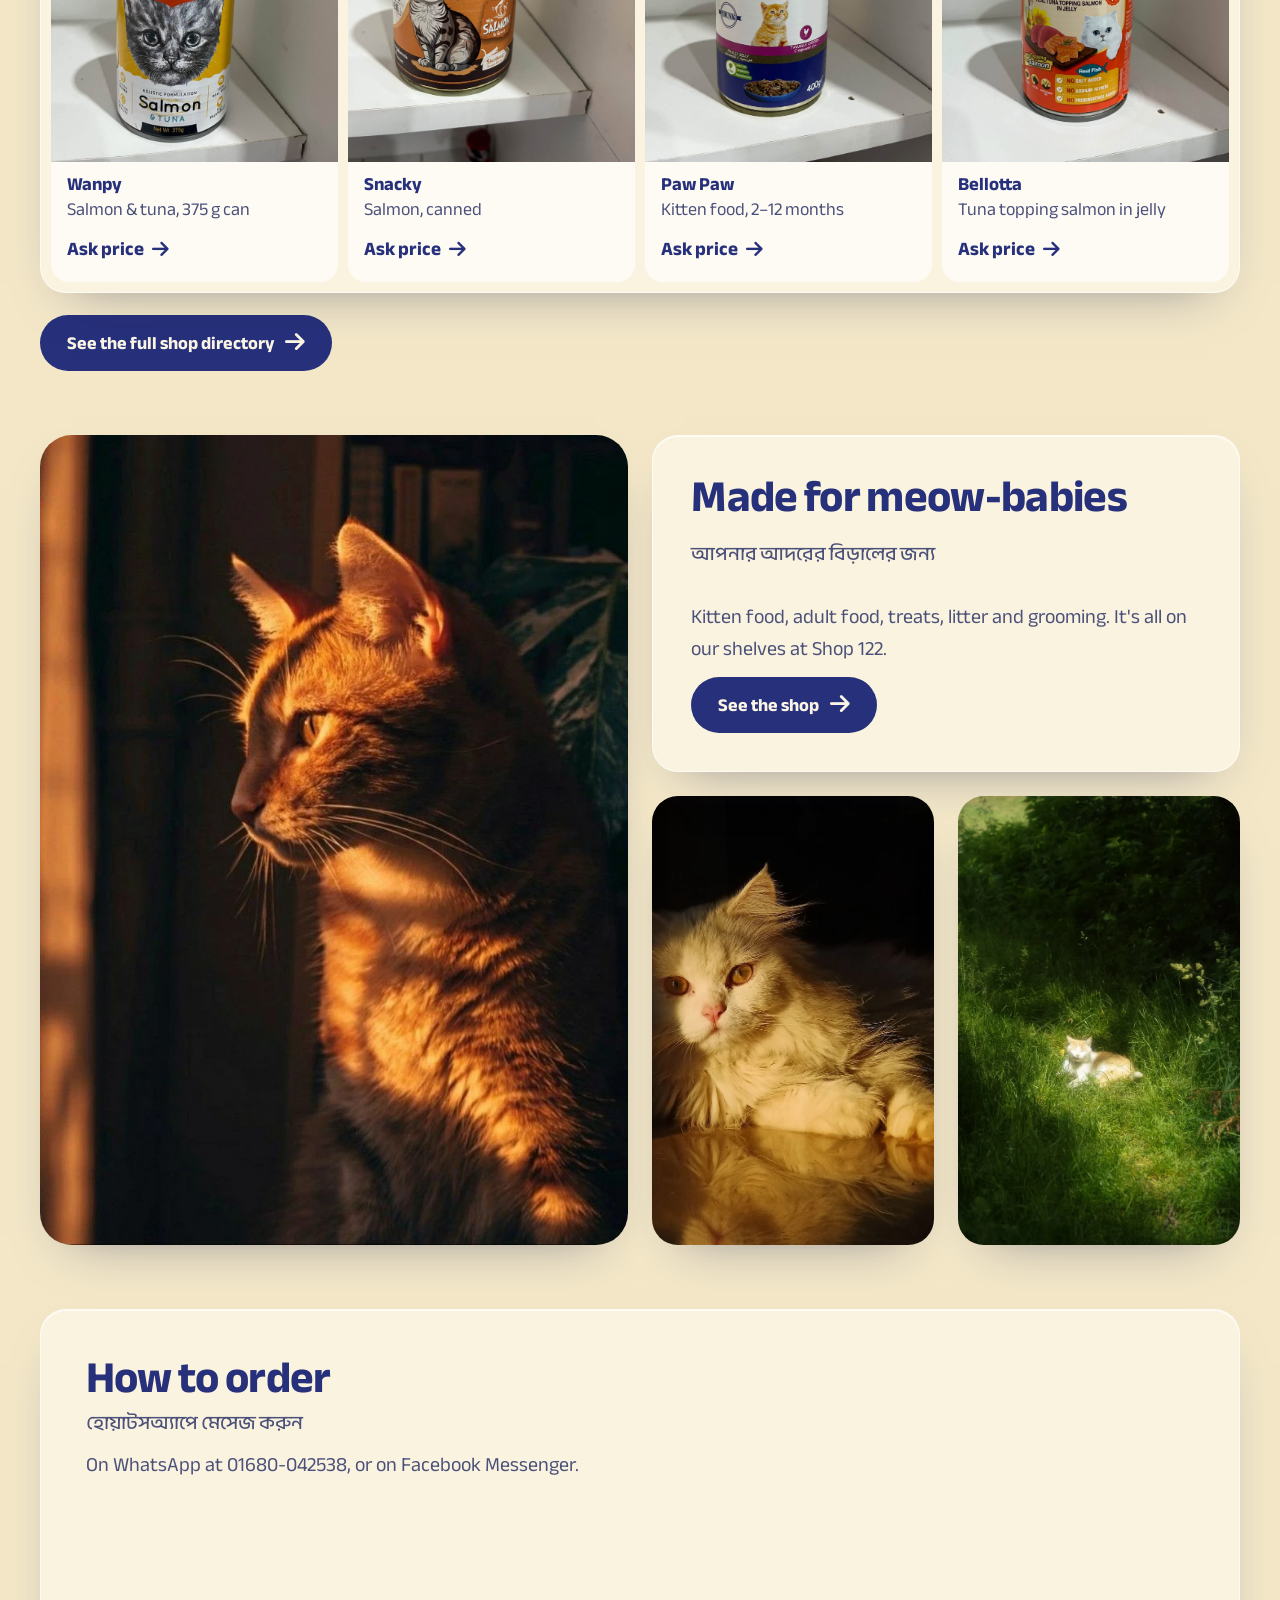
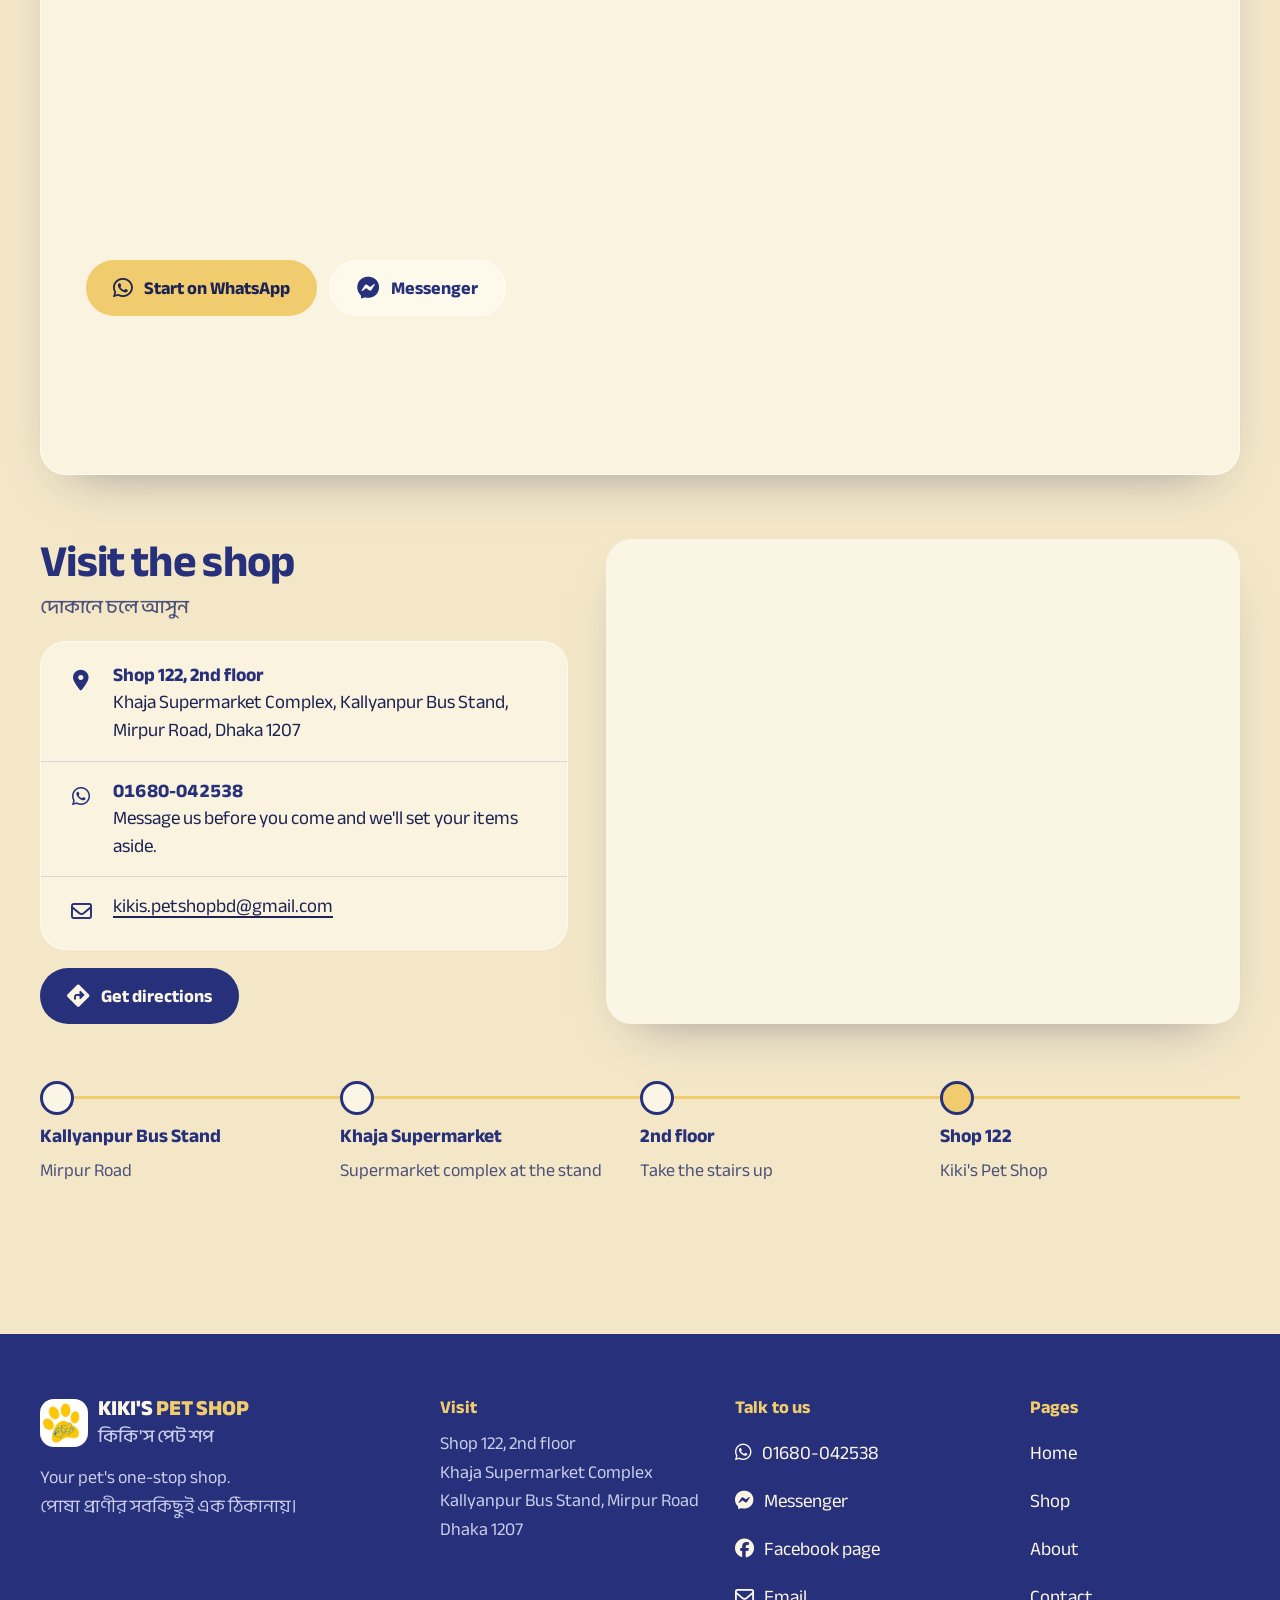
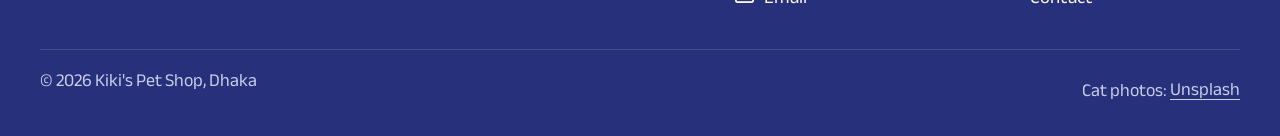
==== commit 28514f57: "Phone-first layout: bottom tab bar and category icons; remove paws Phones get an app-style bottom ta" ====
--- a/site/index.html
+++ b/site/index.html
@@ -2,7 +2,7 @@
 <html lang="en">
 <head>
   <meta charset="utf-8">
-  <meta name="viewport" content="width=device-width, initial-scale=1">
+  <meta name="viewport" content="width=device-width, initial-scale=1, viewport-fit=cover">
   <title>Kiki's Pet Shop | Cat food, litter & pet supplies in Kallyanpur, Dhaka</title>
   <meta name="description" content="Kiki's Pet Shop, Shop 122, 2nd floor, Khaja Supermarket, Kallyanpur, Dhaka. Wet and dry cat food, treats, litter and grooming. Order on WhatsApp 01680-042538.">
   <meta name="theme-color" content="#f3e7c8">
@@ -18,15 +18,15 @@
 <link rel="alternate" hreflang="en" href="https://itsmemonzu.github.io/kikis-pet-shop/index.html">
 <link rel="alternate" hreflang="en" href="https://itsmemonzu.github.io/kikis-pet-shop/index.html">
 <link rel="alternate" hreflang="en" href="https://itsmemonzu.github.io/kikis-pet-shop/index.html">
+<link rel="alternate" hreflang="en" href="https://itsmemonzu.github.io/kikis-pet-shop/index.html">
   <link rel="alternate" hreflang="bn" href="https://itsmemonzu.github.io/kikis-pet-shop/bn/index.html">
   <link rel="stylesheet" href="https://fonts.googleapis.com/css2?family=Anek+Bangla:wght@400..800&display=swap">
   <link rel="stylesheet" href="https://cdnjs.cloudflare.com/ajax/libs/font-awesome/6.5.2/css/all.min.css">
-  <link rel="stylesheet" href="css/kiki.css?v=7">
+  <link rel="stylesheet" href="css/kiki.css?v=8">
   <script>document.documentElement.classList.add("js")</script>
   <script type="speculationrules">{"prerender":[{"where":{"and":[{"href_matches":"/*"},{"not":{"selector_matches":".k-lang"}}]},"eagerness":"moderate"}]}</script>
 </head>
 <body>
-<div class="k-paws" aria-hidden="true"><i></i><i></i><i></i><i></i><i></i><i></i><i></i><i></i></div>
 
 <a class="k-skip" href="#main">Skip to content</a>
 
@@ -236,11 +236,14 @@
   </div>
 </footer>
 
-<nav class="k-dock" aria-label="Quick contact">
-  <a href="https://wa.me/8801680042538?text=Hi%20Kiki%27s%20Pet%20Shop!" target="_blank" rel="noopener"><i class="fa-brands fa-whatsapp" aria-hidden="true"></i>Order on WhatsApp</a>
-  <a href="https://m.me/kikispetshopbd" target="_blank" rel="noopener" aria-label="Message on Facebook Messenger"><i class="fa-brands fa-facebook-messenger" aria-hidden="true"></i></a>
+<nav class="k-tabbar k-glass" aria-label="Quick menu">
+  <a href="index.html" aria-current="page"><i class="fa-solid fa-house" aria-hidden="true"></i><span>Home</span></a>
+  <a href="shop.html"><i class="fa-solid fa-bag-shopping" aria-hidden="true"></i><span>Shop</span></a>
+  <a class="k-tabbar__wa" href="https://wa.me/8801680042538?text=Hi%20Kiki%27s%20Pet%20Shop!%20I%27d%20like%20to%20order%3A%20" target="_blank" rel="noopener"><i class="fa-brands fa-whatsapp" aria-hidden="true"></i><span>Order</span></a>
+  <a href="about.html"><i class="fa-solid fa-store" aria-hidden="true"></i><span>About</span></a>
+  <a href="contact.html"><i class="fa-solid fa-location-dot" aria-hidden="true"></i><span>Contact</span></a>
 </nav>
 
-<script src="js/kiki.js?v=7" defer></script>
+<script src="js/kiki.js?v=8" defer></script>
 </body>
 </html>
--- a/site/css/kiki.css
+++ b/site/css/kiki.css
@@ -24,7 +24,7 @@
   /* Global Fonts */
   --k-font: "Anek Bangla", "Noto Sans Bengali", system-ui, sans-serif;
 
-  --k-wrap: 1240px;
+  --k-wrap: clamp(1240px, 76vw, 1360px);
   --k-gutter: clamp(16px, 4vw, 40px);
   --k-section: clamp(40px, 5vw, 72px);
   --k-r-ctrl: 14px;
@@ -448,9 +448,6 @@
   .k-hero__card .k-action { width: 100%; }
   .k-action { grid-template-columns: auto 1fr; }
   .k-action > i:last-child { display: none; }
-  .k-pills { display: grid; grid-template-columns: 1fr; }
-  .k-pill { width: 100%; }
-  .k-pill i { margin-left: auto; }
   .k-strip { grid-template-columns: 1fr 22px; padding: 10px 16px; min-height: 64px; row-gap: 0; }
   .k-strip small { grid-row: 2; grid-column: 1; }
   .k-strip i { grid-row: span 2; grid-column: 2; }
@@ -497,27 +494,52 @@
 html:lang(bn) .k-hero__card { gap: 18px; }
 .k-brand__name small { line-height: 1.35; }
 
-/* glass paw prints in the empty side margins of wide screens (decorative, fixed behind content) */
-.k-paws { display: none; }
-@media (min-width: 1440px) {
-  .k-paws { --gut: calc((100vw - var(--k-wrap)) / 2); display: block; position: fixed; inset: 0; z-index: -1; overflow: hidden; pointer-events: none; }
-  .k-paws i { position: absolute; width: calc(var(--gut) * var(--f, 0.45)); aspect-ratio: 1; rotate: var(--r, 0deg); filter: drop-shadow(0 12px 18px rgb(29 35 82 / 0.16)); animation: k-drift var(--t, 16s) ease-in-out var(--d, 0s) infinite alternate; }
-  .k-paws i::before {
-    content: ""; position: absolute; inset: 0;
-    background: linear-gradient(150deg, rgb(255 255 255 / 0.9), rgb(255 255 255 / 0.3) 55%, var(--tint, rgb(240 204 110 / 0.5)));
-    -webkit-backdrop-filter: blur(6px); backdrop-filter: blur(6px);
-    -webkit-mask: var(--k-paw) center / contain no-repeat; mask: var(--k-paw) center / contain no-repeat;
+
+/* =========================================================
+   Phone-first layer: bottom tab bar, compact header, category icons
+   ========================================================= */
+.k-tabbar { display: none; }
+@media (max-width: 900px) {
+  /* compact top bar: logo + language; navigation moves to the thumb */
+  .k-nav { display: none; }
+  .k-header { position: sticky; top: 8px; margin-top: 8px; }
+  .k-header__row { flex-wrap: nowrap; min-height: 60px; padding-block: 6px; }
+  body { padding-bottom: calc(96px + env(safe-area-inset-bottom)); }
+  .k-dock { display: none !important; }
+
+  .k-tabbar {
+    position: fixed; z-index: 60; left: 10px; right: 10px; bottom: calc(10px + env(safe-area-inset-bottom));
+    display: grid; grid-template-columns: repeat(5, minmax(0, 1fr)); align-items: end;
+    padding: 6px; border-radius: 26px; background: var(--k-glass-strong);
+    view-transition-name: k-tabbar;
   }
-  .k-paws i:nth-child(1) { left: calc(var(--gut) * 0.14); top: 13vh; --f: 0.5; --r: -18deg; --d: -2s; }
-  .k-paws i:nth-child(2) { left: calc(var(--gut) * 0.5);  top: 44vh; --f: 0.32; --r: 14deg; --tint: rgb(39 48 122 / 0.28); --t: 19s; --d: -7s; }
-  .k-paws i:nth-child(3) { left: calc(var(--gut) * 0.1);  top: 68vh; --f: 0.58; --r: -6deg; --t: 21s; --d: -11s; }
-  .k-paws i:nth-child(4) { left: calc(var(--gut) * 0.55); top: 90vh; --f: 0.26; --r: 22deg; --tint: rgb(39 48 122 / 0.28); --d: -5s; }
-  .k-paws i:nth-child(5) { right: calc(var(--gut) * 0.18); top: 7vh;  --f: 0.36; --r: 20deg; --tint: rgb(39 48 122 / 0.28); --t: 18s; --d: -9s; }
-  .k-paws i:nth-child(6) { right: calc(var(--gut) * 0.12); top: 31vh; --f: 0.6; --r: -14deg; --d: -3s; }
-  .k-paws i:nth-child(7) { right: calc(var(--gut) * 0.5);  top: 62vh; --f: 0.34; --r: 9deg; --t: 20s; --d: -13s; }
-  .k-paws i:nth-child(8) { right: calc(var(--gut) * 0.16); top: 82vh; --f: 0.46; --r: -24deg; --tint: rgb(39 48 122 / 0.28); --d: -6s; }
-}
-@keyframes k-drift { from { translate: 0 0; } to { translate: 0 -22px; } }
-:root {
-  --k-paw: url("data:image/svg+xml,%3Csvg xmlns='http://www.w3.org/2000/svg' viewBox='0 0 100 100'%3E%3Cellipse cx='18' cy='42' rx='10' ry='13' transform='rotate(-20 18 42)'/%3E%3Cellipse cx='37' cy='22' rx='10.5' ry='14' transform='rotate(-6 37 22)'/%3E%3Cellipse cx='63' cy='22' rx='10.5' ry='14' transform='rotate(6 63 22)'/%3E%3Cellipse cx='82' cy='42' rx='10' ry='13' transform='rotate(20 82 42)'/%3E%3Cpath d='M50 48c-14 0-30 16-30 31 0 9 7 15 16 15 6 0 9-3 14-3s8 3 14 3c9 0 16-6 16-15 0-15-16-31-30-31z'/%3E%3C/svg%3E");
-}
+  .k-tabbar a {
+    display: grid; justify-items: center; gap: 3px; min-height: 58px; padding: 6px 2px 4px;
+    color: var(--k-ink-2); text-decoration: none; font-weight: 600; font-size: 1rem; line-height: 1.2;
+    border-radius: 18px; -webkit-tap-highlight-color: transparent;
+  }
+  .k-tabbar a i { display: grid; place-items: center; width: 52px; height: 30px; border-radius: 999px; font-size: 1.2rem; transition: background-color 0.3s var(--k-ease); }
+  .k-tabbar a[aria-current="page"] { color: var(--k-navy); font-weight: 700; }
+  .k-tabbar a[aria-current="page"] i { background: var(--k-gold); color: var(--k-ink); }
+  .k-tabbar__wa i { width: 58px !important; height: 58px !important; margin-top: -30px; border-radius: 50% !important; background: var(--k-navy); color: var(--k-gold); font-size: 1.75rem !important; border: 4px solid var(--k-cream-2); box-shadow: var(--k-lift); }
+  .k-tabbar a.k-tabbar__wa { color: var(--k-navy); font-weight: 700; }
+  html:lang(bn) .k-tabbar a { line-height: 1.35; }
+}
+
+/* categories on phones: round photo icons, the way shopping apps show them */
+@media (max-width: 620px) {
+  .k-pills { display: flex; flex-wrap: wrap; justify-content: center; gap: 20px 8px; }
+  .k-pills > li { width: calc((100% - 16px) / 3); }
+  .k-pills .k-pill.k-glass {
+    display: grid; justify-items: center; gap: 8px; width: 100%; padding: 0; text-align: center;
+    background: none; border: 0; box-shadow: none; -webkit-backdrop-filter: none; backdrop-filter: none; border-radius: 0;
+  }
+  .k-pills .k-pill:hover { transform: none; }
+  .k-pill img { width: 88px; height: 88px; border: 3px solid var(--k-white); box-shadow: var(--k-lift); transition: transform 0.4s var(--k-ease); }
+  .k-pill:active img { transform: scale(0.96); }
+  .k-pill span { justify-items: center; gap: 1px; }
+  .k-pill b { font-size: 1.125rem; line-height: 1.25; }
+  .k-pill small { font-size: 1rem; }
+  .k-pill i { display: none; }
+  .k-picks__head { align-items: center; }
+}
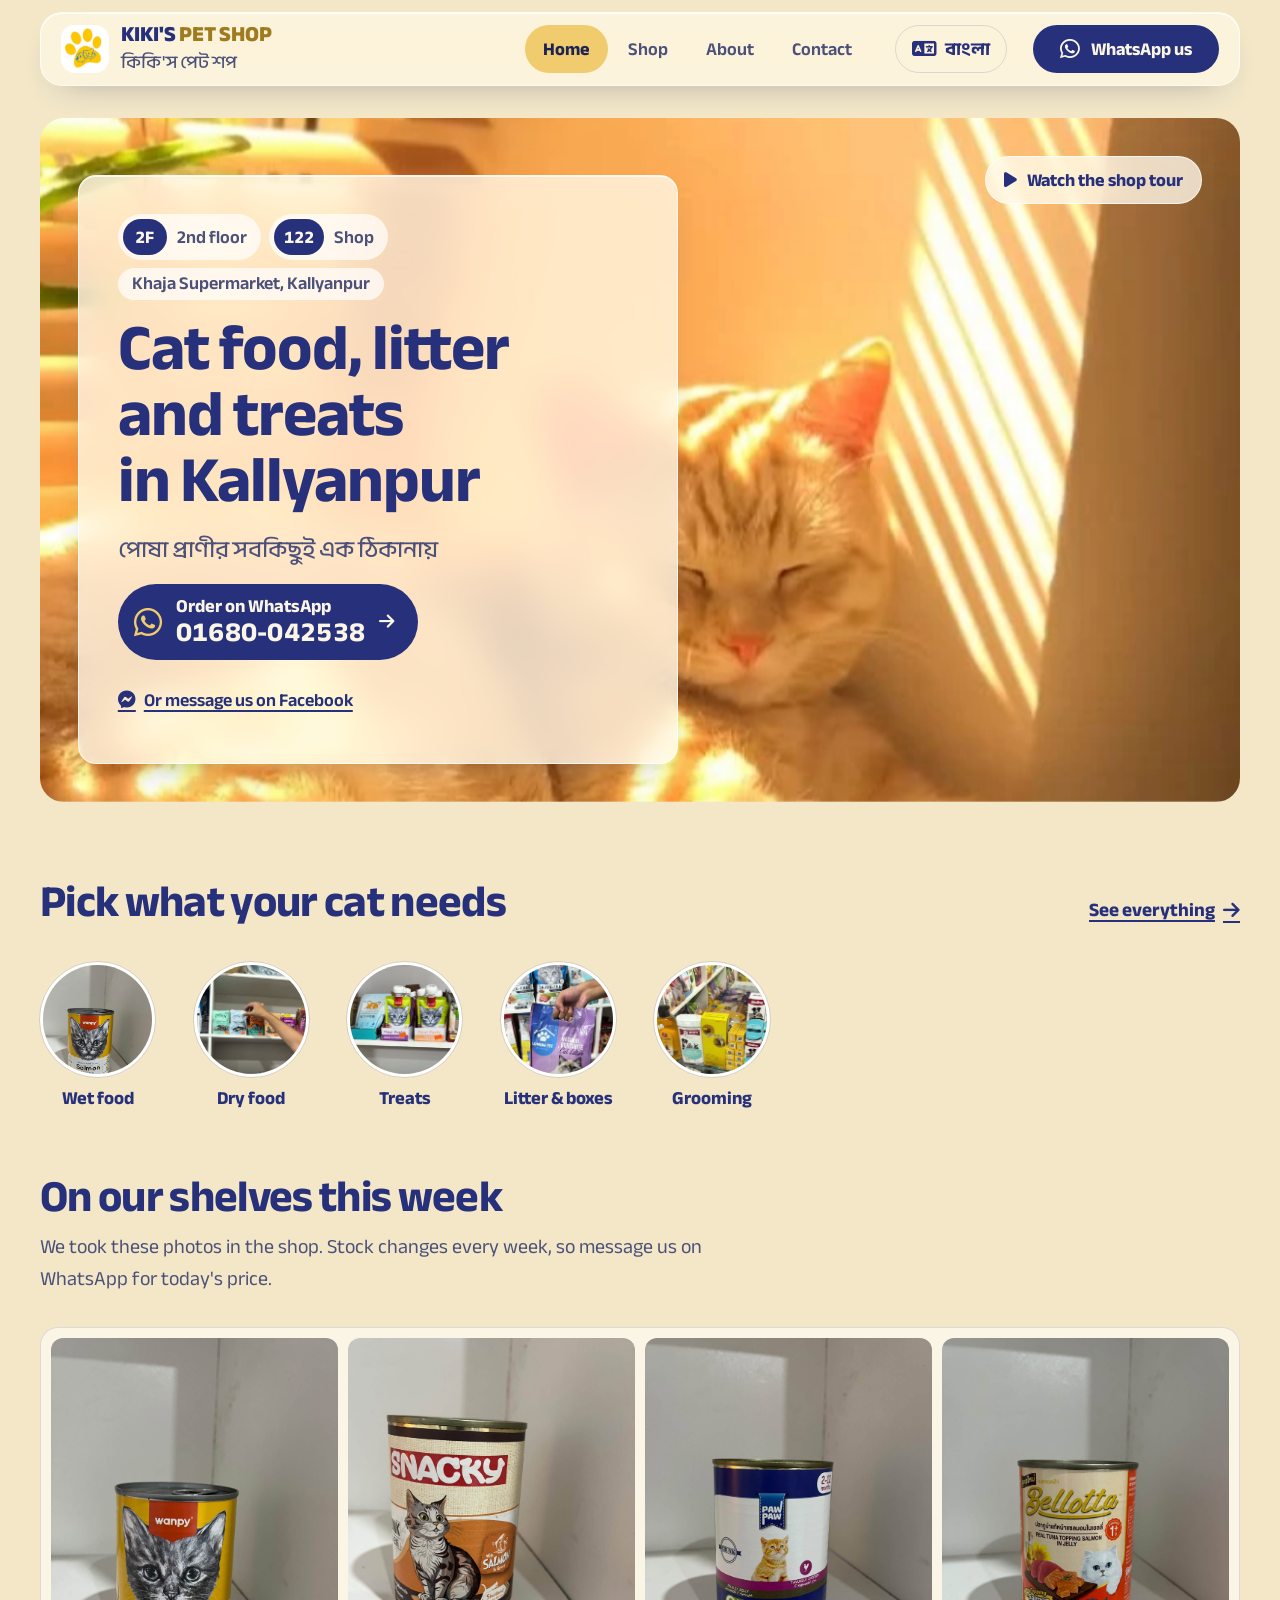
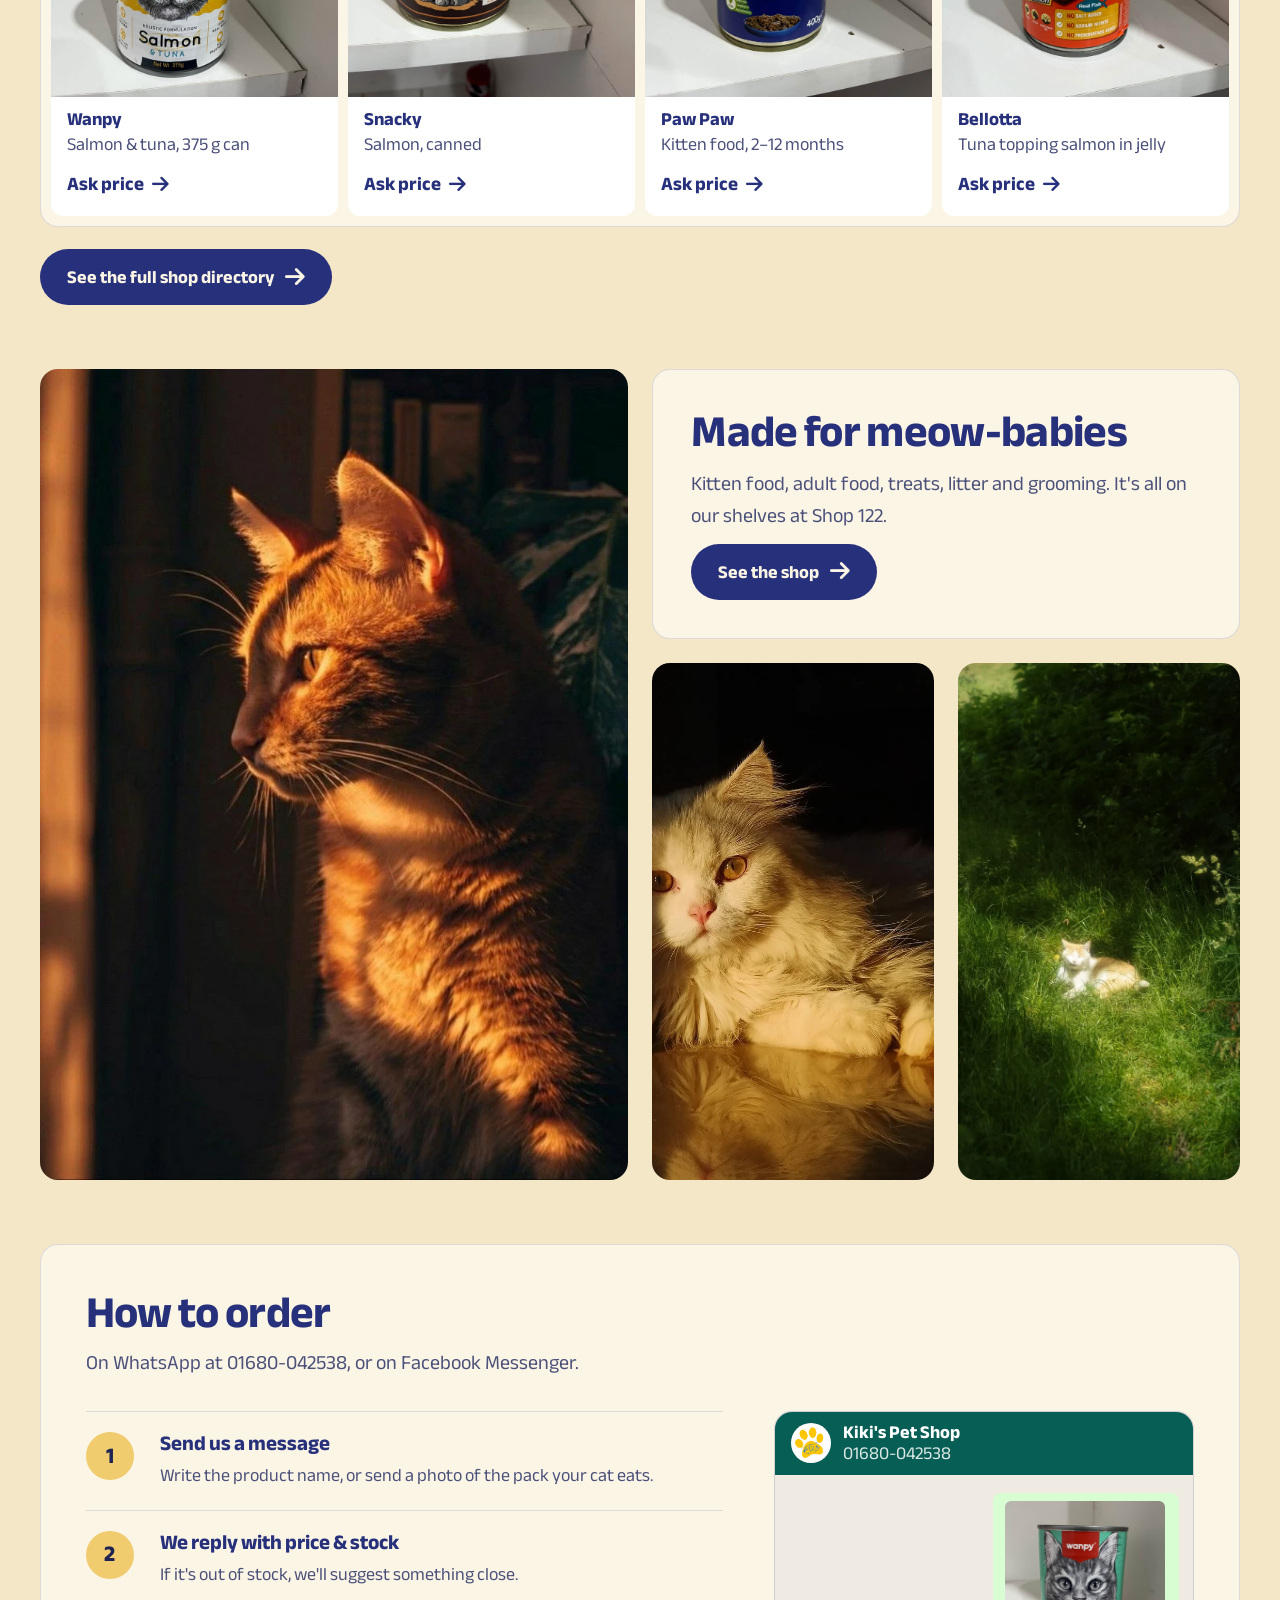
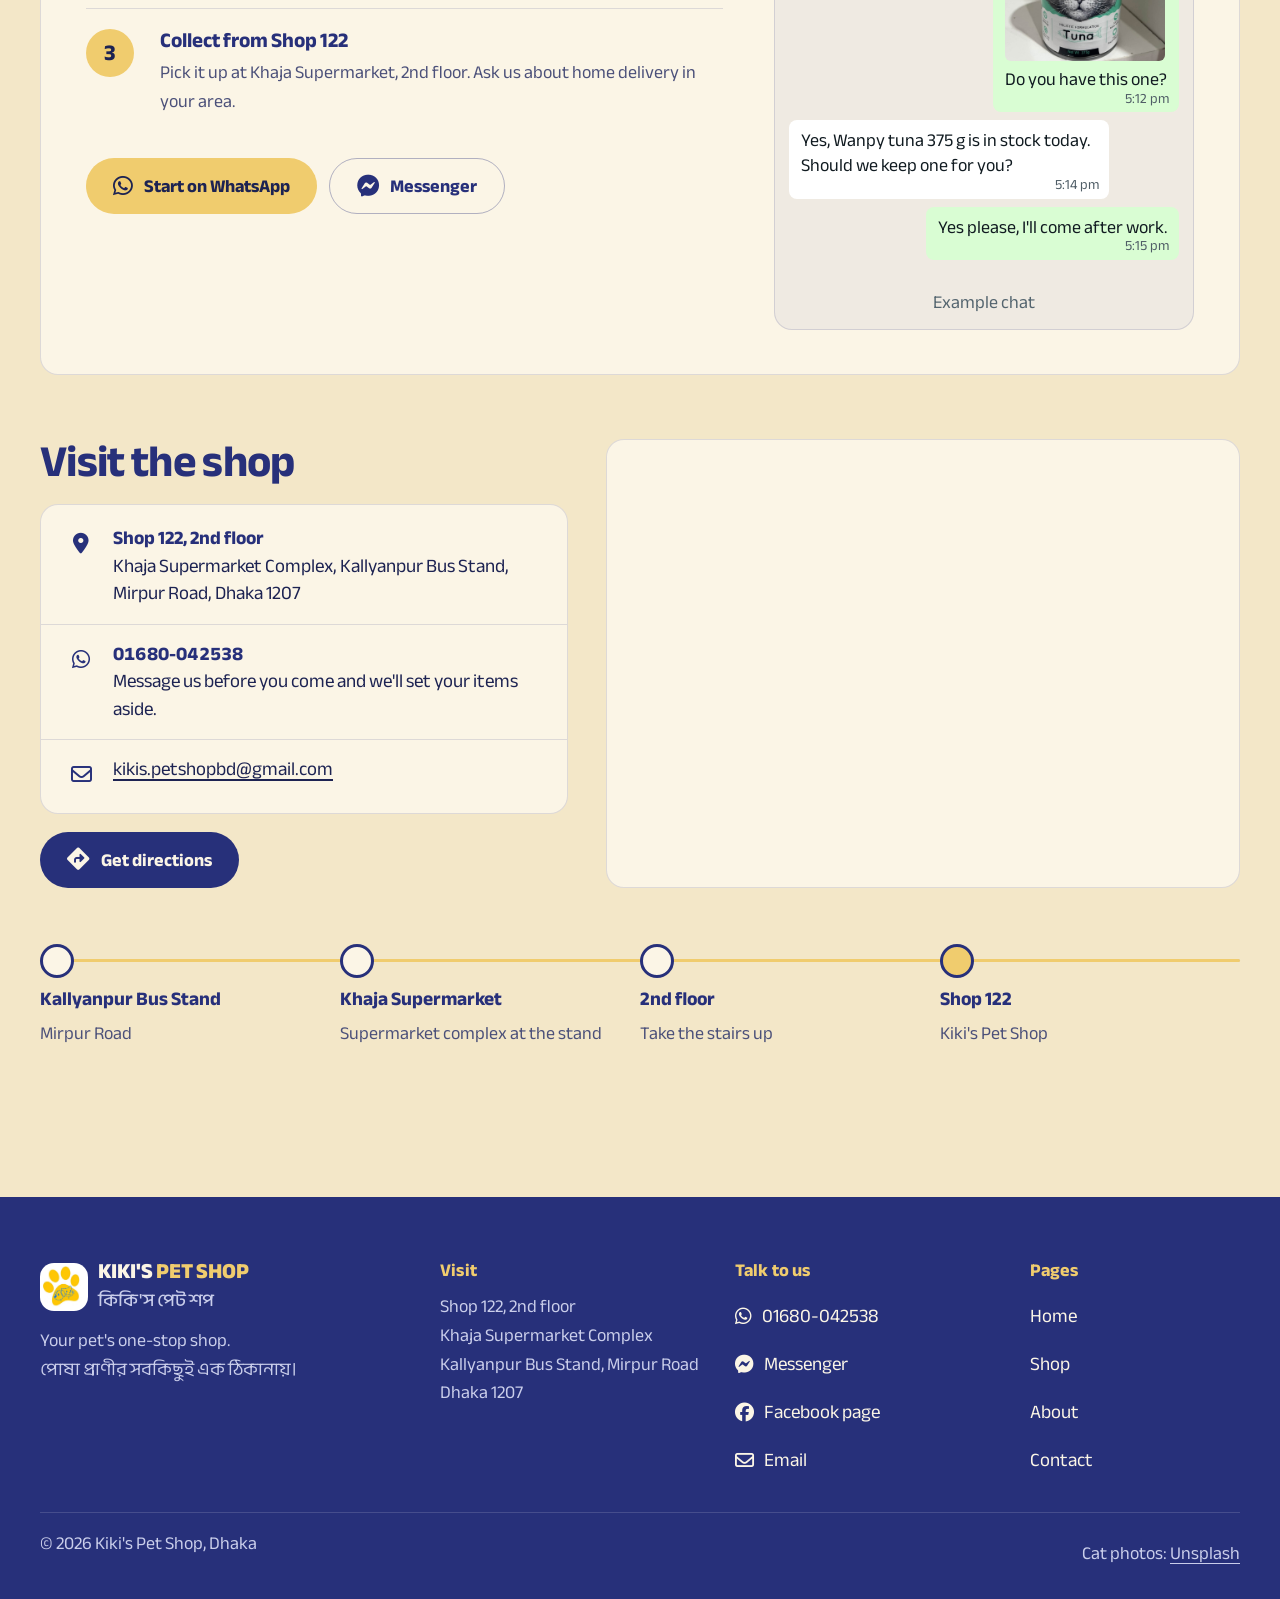
==== commit b1b42602: "Less AI: glass only where things float, flat paper elsewhere Removed the colour-blob background and " ====
--- a/site/index.html
+++ b/site/index.html
@@ -19,10 +19,11 @@
 <link rel="alternate" hreflang="en" href="https://itsmemonzu.github.io/kikis-pet-shop/index.html">
 <link rel="alternate" hreflang="en" href="https://itsmemonzu.github.io/kikis-pet-shop/index.html">
 <link rel="alternate" hreflang="en" href="https://itsmemonzu.github.io/kikis-pet-shop/index.html">
+<link rel="alternate" hreflang="en" href="https://itsmemonzu.github.io/kikis-pet-shop/index.html">
   <link rel="alternate" hreflang="bn" href="https://itsmemonzu.github.io/kikis-pet-shop/bn/index.html">
   <link rel="stylesheet" href="https://fonts.googleapis.com/css2?family=Anek+Bangla:wght@400..800&display=swap">
   <link rel="stylesheet" href="https://cdnjs.cloudflare.com/ajax/libs/font-awesome/6.5.2/css/all.min.css">
-  <link rel="stylesheet" href="css/kiki.css?v=8">
+  <link rel="stylesheet" href="css/kiki.css?v=9">
   <script>document.documentElement.classList.add("js")</script>
   <script type="speculationrules">{"prerender":[{"where":{"and":[{"href_matches":"/*"},{"not":{"selector_matches":".k-lang"}}]},"eagerness":"moderate"}]}</script>
 </head>
@@ -81,11 +82,11 @@
         <a class="k-more" href="shop.html">See everything <i class="fa-solid fa-arrow-right" aria-hidden="true"></i></a>
       </div>
       <ul class="k-pills">
-        <li><a class="k-pill k-glass" href="shop.html#wet-food"><img src="assets/fb/product-2.jpg" alt="" loading="lazy"><span><b>Wet food</b><small lang="bn">ভেজা খাবার</small></span><i class="fa-solid fa-arrow-right" aria-hidden="true"></i></a></li>
-        <li><a class="k-pill k-glass" href="shop.html#dry-food"><img src="assets/shop/dry-food.jpg" alt="" loading="lazy"><span><b>Dry food</b><small lang="bn">শুকনো খাবার</small></span><i class="fa-solid fa-arrow-right" aria-hidden="true"></i></a></li>
-        <li><a class="k-pill k-glass" href="shop.html#treats"><img src="assets/shop/treats.jpg" alt="" loading="lazy"><span><b>Treats</b><small lang="bn">ট্রিটস</small></span><i class="fa-solid fa-arrow-right" aria-hidden="true"></i></a></li>
-        <li><a class="k-pill k-glass" href="shop.html#litter"><img src="assets/shop/litter.jpg" alt="" loading="lazy"><span><b>Litter &amp; boxes</b><small lang="bn">লিটার</small></span><i class="fa-solid fa-arrow-right" aria-hidden="true"></i></a></li>
-        <li><a class="k-pill k-glass" href="shop.html#grooming"><img src="assets/shop/grooming.jpg" alt="" loading="lazy"><span><b>Grooming</b><small lang="bn">গ্রুমিং</small></span><i class="fa-solid fa-arrow-right" aria-hidden="true"></i></a></li>
+        <li><a class="k-pill" href="shop.html#wet-food"><img src="assets/fb/product-2.jpg" alt="" loading="lazy"><span><b>Wet food</b></span><i class="fa-solid fa-arrow-right" aria-hidden="true"></i></a></li>
+        <li><a class="k-pill" href="shop.html#dry-food"><img src="assets/shop/dry-food.jpg" alt="" loading="lazy"><span><b>Dry food</b></span><i class="fa-solid fa-arrow-right" aria-hidden="true"></i></a></li>
+        <li><a class="k-pill" href="shop.html#treats"><img src="assets/shop/treats.jpg" alt="" loading="lazy"><span><b>Treats</b></span><i class="fa-solid fa-arrow-right" aria-hidden="true"></i></a></li>
+        <li><a class="k-pill" href="shop.html#litter"><img src="assets/shop/litter.jpg" alt="" loading="lazy"><span><b>Litter &amp; boxes</b></span><i class="fa-solid fa-arrow-right" aria-hidden="true"></i></a></li>
+        <li><a class="k-pill" href="shop.html#grooming"><img src="assets/shop/grooming.jpg" alt="" loading="lazy"><span><b>Grooming</b></span><i class="fa-solid fa-arrow-right" aria-hidden="true"></i></a></li>
       </ul>
     </div>
   </section>
@@ -96,7 +97,6 @@
       <div class="k-head">
         <div>
           <h2 id="shelf-title" class="k-h2 k-display">On our shelves this week</h2>
-          <span class="k-bn" lang="bn">আমাদের দোকানের তাক থেকে</span>
         </div>
         <p>We took these photos in the shop. Stock changes every week, so message us on WhatsApp for today's price.</p>
       </div>
@@ -117,9 +117,8 @@
     <div class="k-wrap k-feature__grid">
       <figure class="k-feature__main"><img src="assets/cats/golden-profile.webp" alt="Ginger tabby in profile, lit by warm evening sun" loading="lazy" width="736" height="1015"></figure>
       <div class="k-feature__side">
-        <div class="k-glass k-feature__card">
+        <div class="k-paper k-feature__card">
           <h2 id="cats-title" class="k-h2 k-display">Made for meow-babies</h2>
-          <p class="k-bn k-bn-sub" lang="bn">আপনার আদরের বিড়ালের জন্য</p>
           <p class="k-feature__text">Kitten food, adult food, treats, litter and grooming. It's all on our shelves at Shop 122.</p>
           <a class="k-btn k-btn--dark" href="shop.html">See the shop <i class="fa-solid fa-arrow-right" aria-hidden="true"></i></a>
         </div>
@@ -133,11 +132,10 @@
 
   <!-- ORDER: three steps -->
   <section class="k-section" aria-labelledby="order-title">
-    <div class="k-wrap k-glass k-panel">
+    <div class="k-wrap k-paper k-panel">
       <div class="k-head">
         <div>
           <h2 id="order-title" class="k-h2 k-display">How to order</h2>
-          <span class="k-bn" lang="bn">হোয়াটসঅ্যাপে মেসেজ করুন</span>
         </div>
         <p>On WhatsApp at 01680-042538, or on Facebook Messenger.</p>
       </div>
@@ -172,7 +170,6 @@
       <div class="k-addr">
         <div>
           <h2 id="visit-title" class="k-h2 k-display">Visit the shop</h2>
-          <span class="k-bn k-bn-sub" lang="bn">দোকানে চলে আসুন</span>
         </div>
         <dl >
           <div><dt><i class="fa-solid fa-location-dot" aria-hidden="true"></i><span class="k-sr">Address</span></dt><dd><b>Shop 122, 2nd floor</b>Khaja Supermarket Complex, Kallyanpur Bus Stand, Mirpur Road, Dhaka 1207</dd></div>
@@ -244,6 +241,6 @@
   <a href="contact.html"><i class="fa-solid fa-location-dot" aria-hidden="true"></i><span>Contact</span></a>
 </nav>
 
-<script src="js/kiki.js?v=8" defer></script>
+<script src="js/kiki.js?v=9" defer></script>
 </body>
 </html>
--- a/site/css/kiki.css
+++ b/site/css/kiki.css
@@ -28,10 +28,10 @@
   --k-gutter: clamp(16px, 4vw, 40px);
   --k-section: clamp(40px, 5vw, 72px);
   --k-r-ctrl: 14px;
-  --k-r-card: 26px;
+  --k-r-card: 18px;
   --k-ease: cubic-bezier(0.16, 1, 0.3, 1);
   --k-ease-io: cubic-bezier(0.65, 0, 0.35, 1);
-  --k-lift: 0 22px 50px -32px rgb(29 35 82 / 0.55);
+  --k-lift: 0 14px 34px -22px rgb(29 35 82 / 0.45);   /* only for things that float: header, tab bar, hero card */
 }
 
 /* ---------- base ---------- */
@@ -44,13 +44,6 @@
   line-height: 1.6;
   color: var(--k-ink);
   background-color: var(--k-cream);
-  /* soft navy and gold light behind the glass */
-  background-image:
-    radial-gradient(55vw 55vw at 92% -8%, rgb(240 204 110 / 0.55), transparent 62%),
-    radial-gradient(48vw 48vw at -12% 32%, rgb(39 48 122 / 0.20), transparent 62%),
-    radial-gradient(44vw 44vw at 105% 78%, rgb(39 48 122 / 0.16), transparent 60%),
-    radial-gradient(40vw 40vw at 18% 105%, rgb(240 204 110 / 0.35), transparent 62%);
-  background-attachment: fixed;
   -webkit-font-smoothing: antialiased;
   text-rendering: optimizeLegibility;
 }
@@ -78,6 +71,7 @@
   box-shadow: inset 0 1px 0 rgb(255 255 255 / 0.75), var(--k-lift);
 }
 .k-panel { padding: clamp(24px, 3.5vw, 48px); }
+.k-paper { background: var(--k-cream-2); border: 1px solid var(--k-line); border-radius: var(--k-r-card); }
 @supports not ((backdrop-filter: blur(1px)) or (-webkit-backdrop-filter: blur(1px))) {
   .k-glass { background: var(--k-cream-2); }
 }
@@ -105,7 +99,7 @@
 .k-btn:active { transform: translateY(1px); }
 .k-btn i { font-size: 1.25em; }
 .k-btn--dark, .k-btn--white { --bg: var(--k-navy); --fg: var(--k-cream-2); --hover: #343e94; }
-.k-btn--ghost { --bg: var(--k-glass); --fg: var(--k-navy); --hover: var(--k-glass-strong); border: 1px solid var(--k-glass-edge); -webkit-backdrop-filter: var(--k-blur); backdrop-filter: var(--k-blur); }
+.k-btn--ghost { --bg: transparent; --fg: var(--k-navy); --hover: var(--k-white); border: 1.5px solid rgb(39 48 122 / 0.35); }
 
 /* ---------- header: floating glass bar ---------- */
 .k-header { position: sticky; top: 12px; z-index: 50; width: min(100% - 2 * var(--k-gutter), var(--k-wrap)); margin: 12px auto 0; padding: 0 clamp(12px, 1.6vw, 22px); border-radius: 22px; view-transition-name: k-header; }
@@ -133,7 +127,7 @@
 
 /* ---------- hero: photo with a frosted card ---------- */
 .k-hero { padding-block: clamp(18px, 2.5vw, 32px) clamp(8px, 1vw, 16px); }
-.k-hero__stage { position: relative; border-radius: 36px; overflow: hidden; min-height: clamp(560px, 76svh, 780px); display: flex; align-items: flex-end; padding: clamp(18px, 3vw, 40px); box-shadow: var(--k-lift); }
+.k-hero__stage { position: relative; border-radius: 24px; overflow: hidden; min-height: clamp(560px, 76svh, 780px); display: flex; align-items: flex-end; padding: clamp(18px, 3vw, 40px); }
 .k-hero__img { position: absolute; inset: 0; width: 100%; height: 100%; object-fit: cover; object-position: 50% 45%; }
 .k-hero__card { position: relative; display: grid; gap: 16px; justify-items: start; width: min(100%, 600px); padding: clamp(22px, 3vw, 40px); background: var(--k-glass-strong); }
 .k-hero__card .k-bn-line { margin: 0; color: var(--k-ink-2); font-size: clamp(1.2rem, 1.05rem + 0.5vw, 1.45rem); }
@@ -167,15 +161,14 @@
 /* ---------- categories: glass pills ---------- */
 .k-picks__head { display: flex; flex-wrap: wrap; align-items: baseline; justify-content: space-between; gap: 8px 24px; margin-bottom: clamp(18px, 2.4vw, 28px); }
 .k-more { display: inline-flex; align-items: center; gap: 8px; min-height: 48px; font-weight: 700; color: var(--k-navy); }
-.k-pills { display: flex; flex-wrap: wrap; gap: 12px; margin: 0; padding: 0; list-style: none; }
-.k-pill { display: inline-flex; align-items: center; gap: 14px; padding: 8px 22px 8px 8px; border-radius: 999px; color: var(--k-ink); text-decoration: none; transition: background-color 0.3s var(--k-ease), transform 0.4s var(--k-ease); }
-.k-pill:hover, .k-pill:focus-visible { background: var(--k-glass-strong); transform: translateY(-2px); }
-.k-pill img { width: 64px; height: 64px; border-radius: 50%; object-fit: cover; }
-.k-pill span { display: grid; line-height: 1.2; }
-.k-pill b { font-size: 1.2rem; color: var(--k-navy); }
-.k-pill small { font-size: 1.125rem; color: var(--k-ink-2); }
-.k-pill i { color: var(--k-navy); margin-left: 6px; transition: transform 0.4s var(--k-ease); }
-.k-pill:hover i { transform: translateX(4px); }
+.k-pills { display: flex; flex-wrap: wrap; gap: 20px clamp(18px, 3vw, 44px); margin: 0; padding: 0; list-style: none; }
+.k-pill { display: grid; justify-items: center; gap: 10px; text-align: center; color: var(--k-ink); text-decoration: none; }
+.k-pill img { width: clamp(88px, 9vw, 120px); height: clamp(88px, 9vw, 120px); border-radius: 50%; object-fit: cover; border: 3px solid var(--k-white); outline: 1px solid var(--k-line); transition: transform 0.4s var(--k-ease); }
+.k-pill:hover img, .k-pill:focus-visible img { transform: scale(1.05); }
+.k-pill span { display: grid; justify-items: center; line-height: 1.25; }
+.k-pill b { font-size: 1.15rem; color: var(--k-navy); }
+.k-pill:hover b { text-decoration: underline; text-underline-offset: 0.2em; }
+.k-pill i { display: none; }
 
 /* ---------- sections ---------- */
 .k-section { padding-block: var(--k-section); }
@@ -186,8 +179,8 @@
 .k-bn-sub, .k-head .k-bn { display: block; margin-top: 6px; font-size: 1.2rem; color: var(--k-ink-2); font-weight: 500; }
 
 /* shelf: real photos in one glass case */
-.k-shelf { display: grid; grid-template-columns: repeat(4, minmax(0, 1fr)); gap: 10px; margin: 0; padding: 10px; list-style: none; background: var(--k-glass); -webkit-backdrop-filter: var(--k-blur); backdrop-filter: var(--k-blur); border: 1px solid var(--k-glass-edge); border-radius: var(--k-r-card); box-shadow: var(--k-lift); }
-.k-item { display: grid; grid-template-rows: auto 1fr; overflow: hidden; background: rgb(255 255 255 / 0.7); border-radius: 18px; }
+.k-shelf { display: grid; grid-template-columns: repeat(4, minmax(0, 1fr)); gap: 10px; margin: 0; padding: 10px; list-style: none; background: var(--k-cream-2); border: 1px solid var(--k-line); border-radius: var(--k-r-card); }
+.k-item { display: grid; grid-template-rows: auto 1fr; overflow: hidden; background: var(--k-white); border-radius: 12px; }
 .k-item__img { overflow: hidden; }
 .k-item__img img { width: 100%; aspect-ratio: 4 / 5; object-fit: cover; object-position: 50% 72%; transition: transform 0.9s var(--k-ease); }
 .k-item:hover .k-item__img img { transform: scale(1.04); }
@@ -202,13 +195,13 @@
 
 /* feature: one big photo, a glass card and two small photos */
 .k-feature__grid { display: grid; grid-template-columns: minmax(0, 1fr) minmax(0, 1fr); gap: clamp(16px, 2vw, 24px); align-items: stretch; }
-.k-feature__main { margin: 0; border-radius: 32px; overflow: hidden; box-shadow: var(--k-lift); }
+.k-feature__main { margin: 0; border-radius: var(--k-r-card); overflow: hidden; }
 .k-feature__main img { width: 100%; height: 100%; min-height: 420px; object-fit: cover; }
 .k-feature__side { display: grid; grid-template-rows: auto 1fr; gap: clamp(16px, 2vw, 24px); }
 .k-feature__card { display: grid; gap: 12px; justify-items: start; padding: clamp(24px, 3vw, 40px); }
 .k-feature__text { margin: 0; font-size: 1.25rem; color: var(--k-ink-2); }
 .k-feature__pair { display: grid; grid-template-columns: 1fr 1fr; gap: clamp(16px, 2vw, 24px); }
-.k-feature__pair img { width: 100%; height: 100%; min-height: 220px; object-fit: cover; border-radius: 26px; box-shadow: var(--k-lift); }
+.k-feature__pair img { width: 100%; height: 100%; min-height: 220px; object-fit: cover; border-radius: var(--k-r-card); }
 
 /* steps */
 .k-steps { display: grid; gap: 0; padding: 0; margin: 0; list-style: none; counter-reset: k; }
@@ -220,7 +213,7 @@
 
 /* order: steps beside an example WhatsApp chat */
 .k-order { display: grid; grid-template-columns: minmax(0, 1fr) minmax(0, 420px); gap: clamp(28px, 4vw, 64px); align-items: start; }
-.k-chat { margin: 0; border-radius: 22px; overflow: hidden; background: #efeae2; color: #111b21; box-shadow: var(--k-lift); }
+.k-chat { margin: 0; border-radius: var(--k-r-card); overflow: hidden; background: #efeae2; color: #111b21; border: 1px solid var(--k-line); }
 .k-chat__bar { display: flex; align-items: center; gap: 12px; padding: 10px 16px; background: #075e54; color: #fff; }
 .k-chat__bar span { width: 40px; height: 40px; border-radius: 50%; background: #fff url("../assets/fb/logo-plate.jpg") center / 80% no-repeat; }
 .k-chat__bar b { font-size: 1.125rem; line-height: 1.2; }
@@ -247,18 +240,18 @@
 /* visit */
 .k-visit { display: grid; grid-template-columns: minmax(0, 1fr) minmax(0, 1.2fr); gap: clamp(20px, 3vw, 40px); align-items: stretch; }
 .k-addr { display: grid; align-content: start; gap: 18px; }
-.k-addr dl { margin: 0; display: grid; padding: 4px 0; background: var(--k-glass); -webkit-backdrop-filter: var(--k-blur); backdrop-filter: var(--k-blur); border: 1px solid var(--k-glass-edge); border-radius: var(--k-r-card); }
+.k-addr dl { margin: 0; display: grid; padding: 4px 0; background: var(--k-cream-2); border: 1px solid var(--k-line); border-radius: var(--k-r-card); }
 .k-addr dl > div { display: grid; grid-template-columns: 40px 1fr; gap: 12px; align-items: start; padding: 16px 20px; }
 .k-addr dl > div + div { border-top: 1px solid var(--k-line); }
 .k-addr dt { width: 40px; padding-top: 3px; color: var(--k-navy); font-size: 1.3rem; text-align: center; }
 .k-addr dd { margin: 0; line-height: 1.45; }
 .k-addr dd b { display: block; color: var(--k-navy); }
-.k-map { position: relative; min-height: 380px; border-radius: var(--k-r-card); overflow: hidden; background: var(--k-cream-2); box-shadow: var(--k-lift); }
+.k-map { position: relative; min-height: 380px; border-radius: var(--k-r-card); overflow: hidden; background: var(--k-cream-2); border: 1px solid var(--k-line); }
 .k-map iframe { position: absolute; inset: 0; width: 100%; height: 100%; border: 0; }
 
 /* inner page head */
 .k-pagehead { padding-block: clamp(20px, 2.5vw, 32px) 0; }
-.k-pagehead .k-wrap { background: var(--k-glass); -webkit-backdrop-filter: var(--k-blur); backdrop-filter: var(--k-blur); border: 1px solid var(--k-glass-edge); border-radius: 32px; box-shadow: inset 0 1px 0 rgb(255 255 255 / 0.75), var(--k-lift); padding: clamp(24px, 3.5vw, 48px); }
+.k-pagehead .k-wrap { padding-block: clamp(20px, 3vw, 40px) clamp(18px, 2.5vw, 28px); border-bottom: 1px solid var(--k-line); }
 .k-pagehead .k-wrap > * + * { margin-top: 14px; }
 .k-pagehead .k-lead { max-width: 60ch; }
 .k-pagehead strong { color: var(--k-navy); }
@@ -266,7 +259,7 @@
 .k-section + .k-section { padding-top: 0; }
 
 /* category rows (shop sidebar, contact list) */
-.k-strips { display: grid; margin: 0; padding: 4px 0; list-style: none; background: var(--k-glass); -webkit-backdrop-filter: var(--k-blur); backdrop-filter: var(--k-blur); border: 1px solid var(--k-glass-edge); border-radius: var(--k-r-card); }
+.k-strips { display: grid; margin: 0; padding: 4px 0; list-style: none; background: var(--k-cream-2); border: 1px solid var(--k-line); border-radius: var(--k-r-card); }
 .k-strips > li + li { border-top: 1px solid var(--k-line); margin-inline: 18px; }
 .k-strips > li + li .k-strip { margin-inline: -18px; }
 .k-strip {
@@ -296,26 +289,26 @@
 .k-cat__head .k-bn { color: var(--k-ink-2); font-weight: 500; }
 .k-cat .k-shelf { grid-template-columns: repeat(4, minmax(0, 1fr)); }
 .k-media2 { display: grid; grid-template-columns: 1.3fr 1fr; gap: clamp(12px, 1.6vw, 20px); }
-.k-media2 img { width: 100%; height: 100%; aspect-ratio: 4 / 5; object-fit: cover; border-radius: var(--k-r-card); box-shadow: var(--k-lift); }
-.k-note { display: grid; grid-template-columns: auto 1fr; gap: 14px; align-items: center; padding: 18px 20px; border-radius: var(--k-r-card); background: var(--k-glass); -webkit-backdrop-filter: var(--k-blur); backdrop-filter: var(--k-blur); border: 1px solid var(--k-glass-edge); }
+.k-media2 img { width: 100%; height: 100%; aspect-ratio: 4 / 5; object-fit: cover; border-radius: var(--k-r-card); }
+.k-note { display: grid; grid-template-columns: auto 1fr; gap: 14px; align-items: center; padding: 18px 20px; border-radius: var(--k-r-card); background: var(--k-cream-2); border: 1px solid var(--k-line); }
 .k-note i { color: var(--k-navy); font-size: 1.3rem; }
 .k-note p { margin: 0; }
 .k-note--after { margin-top: clamp(24px, 3vw, 36px); }
 
 /* about */
 .k-split { display: grid; grid-template-columns: minmax(0, 400px) minmax(0, 1fr); gap: clamp(24px, 4vw, 56px); align-items: center; }
-.k-lit { position: relative; margin: 0; border-radius: var(--k-r-card); overflow: hidden; background: var(--k-ink); box-shadow: var(--k-lift); }
+.k-lit { position: relative; margin: 0; border-radius: var(--k-r-card); overflow: hidden; background: var(--k-ink); }
 .k-lit video, .k-lit img { width: 100%; aspect-ratio: 4 / 5; object-fit: cover; }
 .k-tour { max-width: 400px; width: 100%; }
 .k-tour video { aspect-ratio: 9 / 16; }
-.k-list { display: grid; padding: 4px 0; margin: 22px 0 0; list-style: none; background: var(--k-glass); -webkit-backdrop-filter: var(--k-blur); backdrop-filter: var(--k-blur); border: 1px solid var(--k-glass-edge); border-radius: var(--k-r-card); }
+.k-list { display: grid; padding: 4px 0; margin: 22px 0 0; list-style: none; background: var(--k-cream-2); border: 1px solid var(--k-line); border-radius: var(--k-r-card); }
 .k-list li { display: grid; grid-template-columns: 36px 1fr; gap: 12px; align-items: center; padding: 14px 18px; }
 .k-list li + li { border-top: 1px solid var(--k-line); }
 .k-list i { width: 36px; text-align: center; color: var(--k-navy); font-size: 1.2rem; }
 .k-mosaic { display: grid; grid-template-columns: 1.15fr 1fr 1fr; gap: clamp(14px, 1.8vw, 22px); }
 .k-tile { position: relative; margin: 0; display: grid; grid-template-rows: minmax(0, 1fr) auto; gap: 10px; }
 .k-tile:first-child { grid-row: span 2; }
-.k-tile img { width: 100%; aspect-ratio: 4 / 3; height: auto; object-fit: cover; border-radius: var(--k-r-card); box-shadow: var(--k-lift); }
+.k-tile img { width: 100%; aspect-ratio: 4 / 3; height: auto; object-fit: cover; border-radius: var(--k-r-card); }
 .k-tile:first-child img { aspect-ratio: auto; height: 100%; contain: size; }
 
 /* contact */
@@ -325,7 +318,7 @@
 .k-channel b { display: block; font-size: 1.5rem; }
 .k-channel span { display: block; font-size: 1.125rem; margin-top: 4px; }
 .k-channel .k-num { display: block; margin-top: 10px; font-size: clamp(1.8rem, 1.3rem + 1.6vw, 2.6rem); }
-.k-channel--primary { background: var(--k-gold); box-shadow: var(--k-lift); transition: background-color 0.35s var(--k-ease); }
+.k-channel--primary { background: var(--k-gold); transition: background-color 0.35s var(--k-ease); }
 .k-channel--primary:hover, .k-channel--primary:focus-visible { background: var(--k-gold-2); }
 .k-reach .k-strips { align-content: center; }
 .k-reach .k-strip { grid-template-columns: 1fr 24px; padding-block: 14px; row-gap: 2px; }
@@ -404,7 +397,7 @@
 }
 @media (max-width: 900px) {
   html { scroll-padding-top: 24px; }
-  body { background-attachment: scroll; padding-bottom: 84px; }
+  body { padding-bottom: 84px; }
   .k-header { position: relative; top: 0; }
   .k-header__row { flex-wrap: wrap; min-height: 0; padding-block: 10px; gap: 10px; }
   .k-nav { order: 3; width: 100%; display: grid; grid-template-columns: repeat(4, 1fr); gap: 4px; padding: 4px; background: rgb(255 255 255 / 0.5); border-radius: 999px; }
@@ -530,12 +523,7 @@
 @media (max-width: 620px) {
   .k-pills { display: flex; flex-wrap: wrap; justify-content: center; gap: 20px 8px; }
   .k-pills > li { width: calc((100% - 16px) / 3); }
-  .k-pills .k-pill.k-glass {
-    display: grid; justify-items: center; gap: 8px; width: 100%; padding: 0; text-align: center;
-    background: none; border: 0; box-shadow: none; -webkit-backdrop-filter: none; backdrop-filter: none; border-radius: 0;
-  }
-  .k-pills .k-pill:hover { transform: none; }
-  .k-pill img { width: 88px; height: 88px; border: 3px solid var(--k-white); box-shadow: var(--k-lift); transition: transform 0.4s var(--k-ease); }
+  .k-pill img { width: 88px; height: 88px; }
   .k-pill:active img { transform: scale(0.96); }
   .k-pill span { justify-items: center; gap: 1px; }
   .k-pill b { font-size: 1.125rem; line-height: 1.25; }
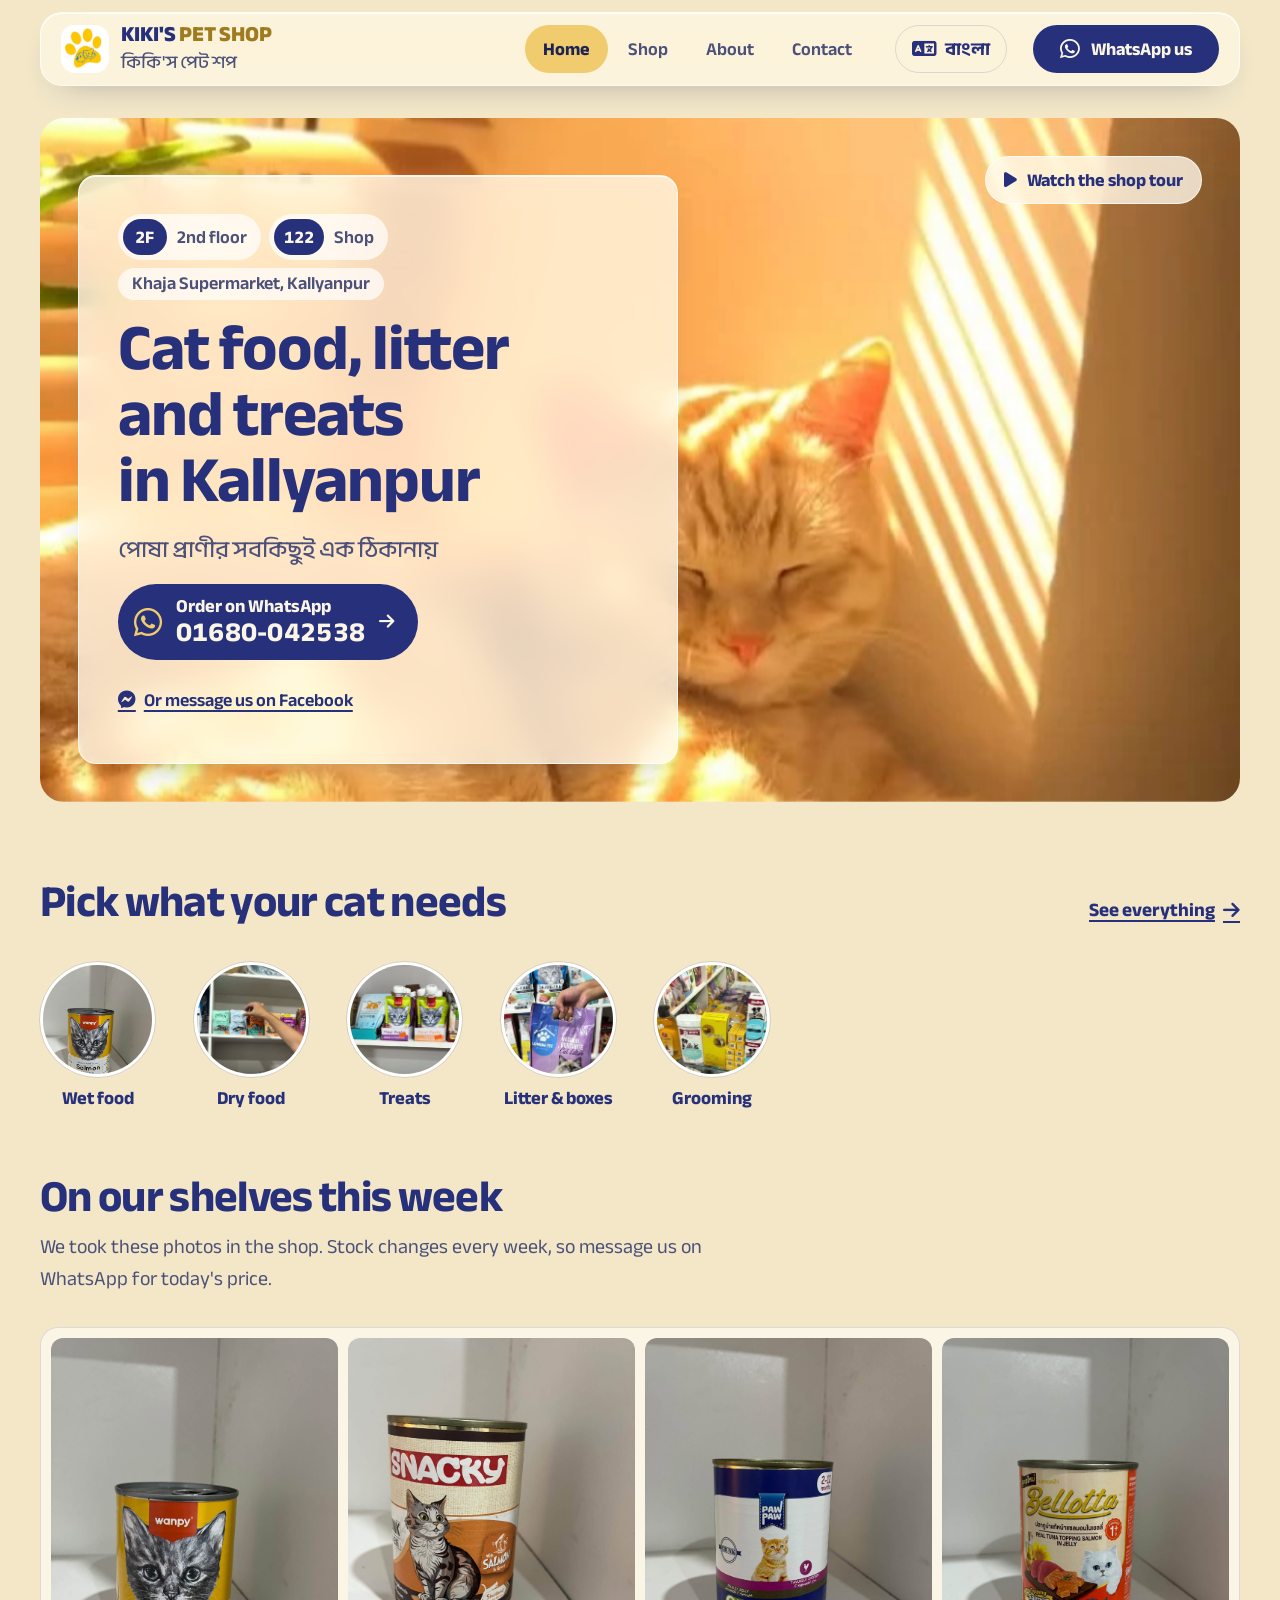
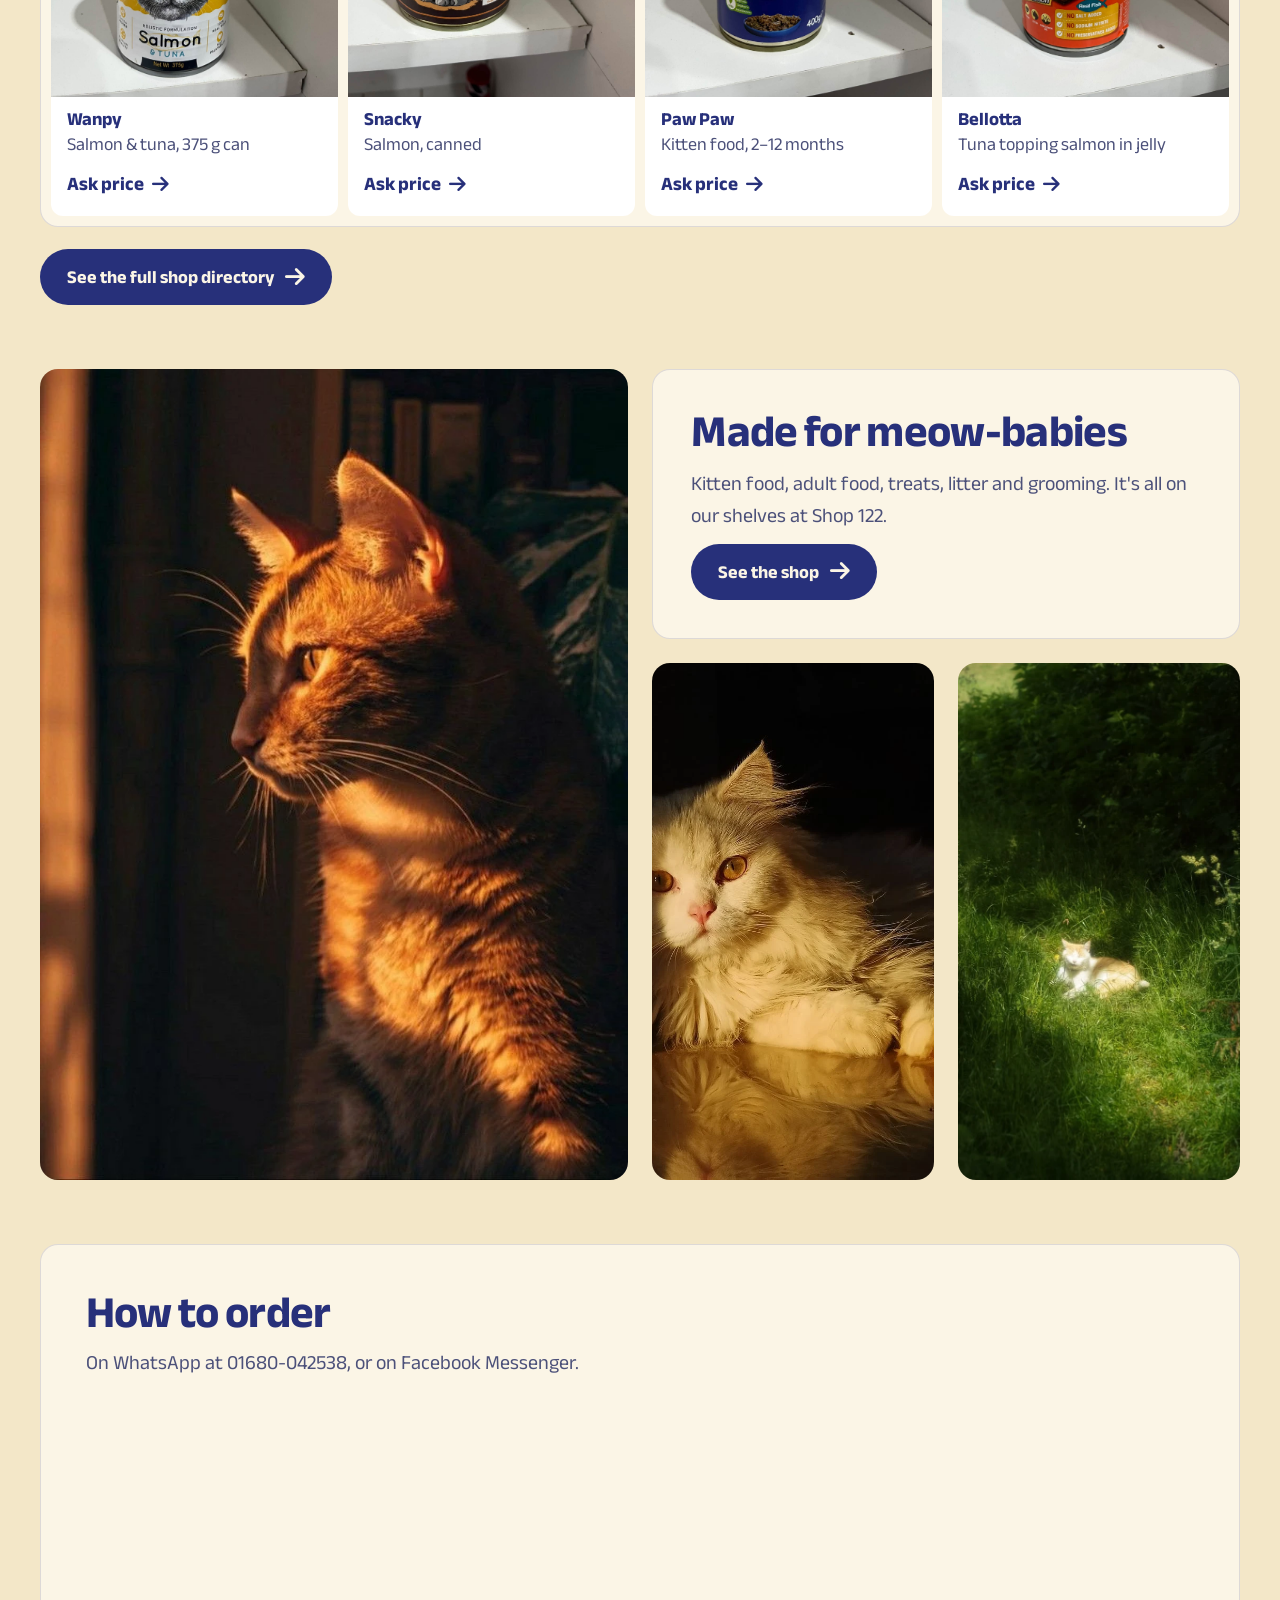
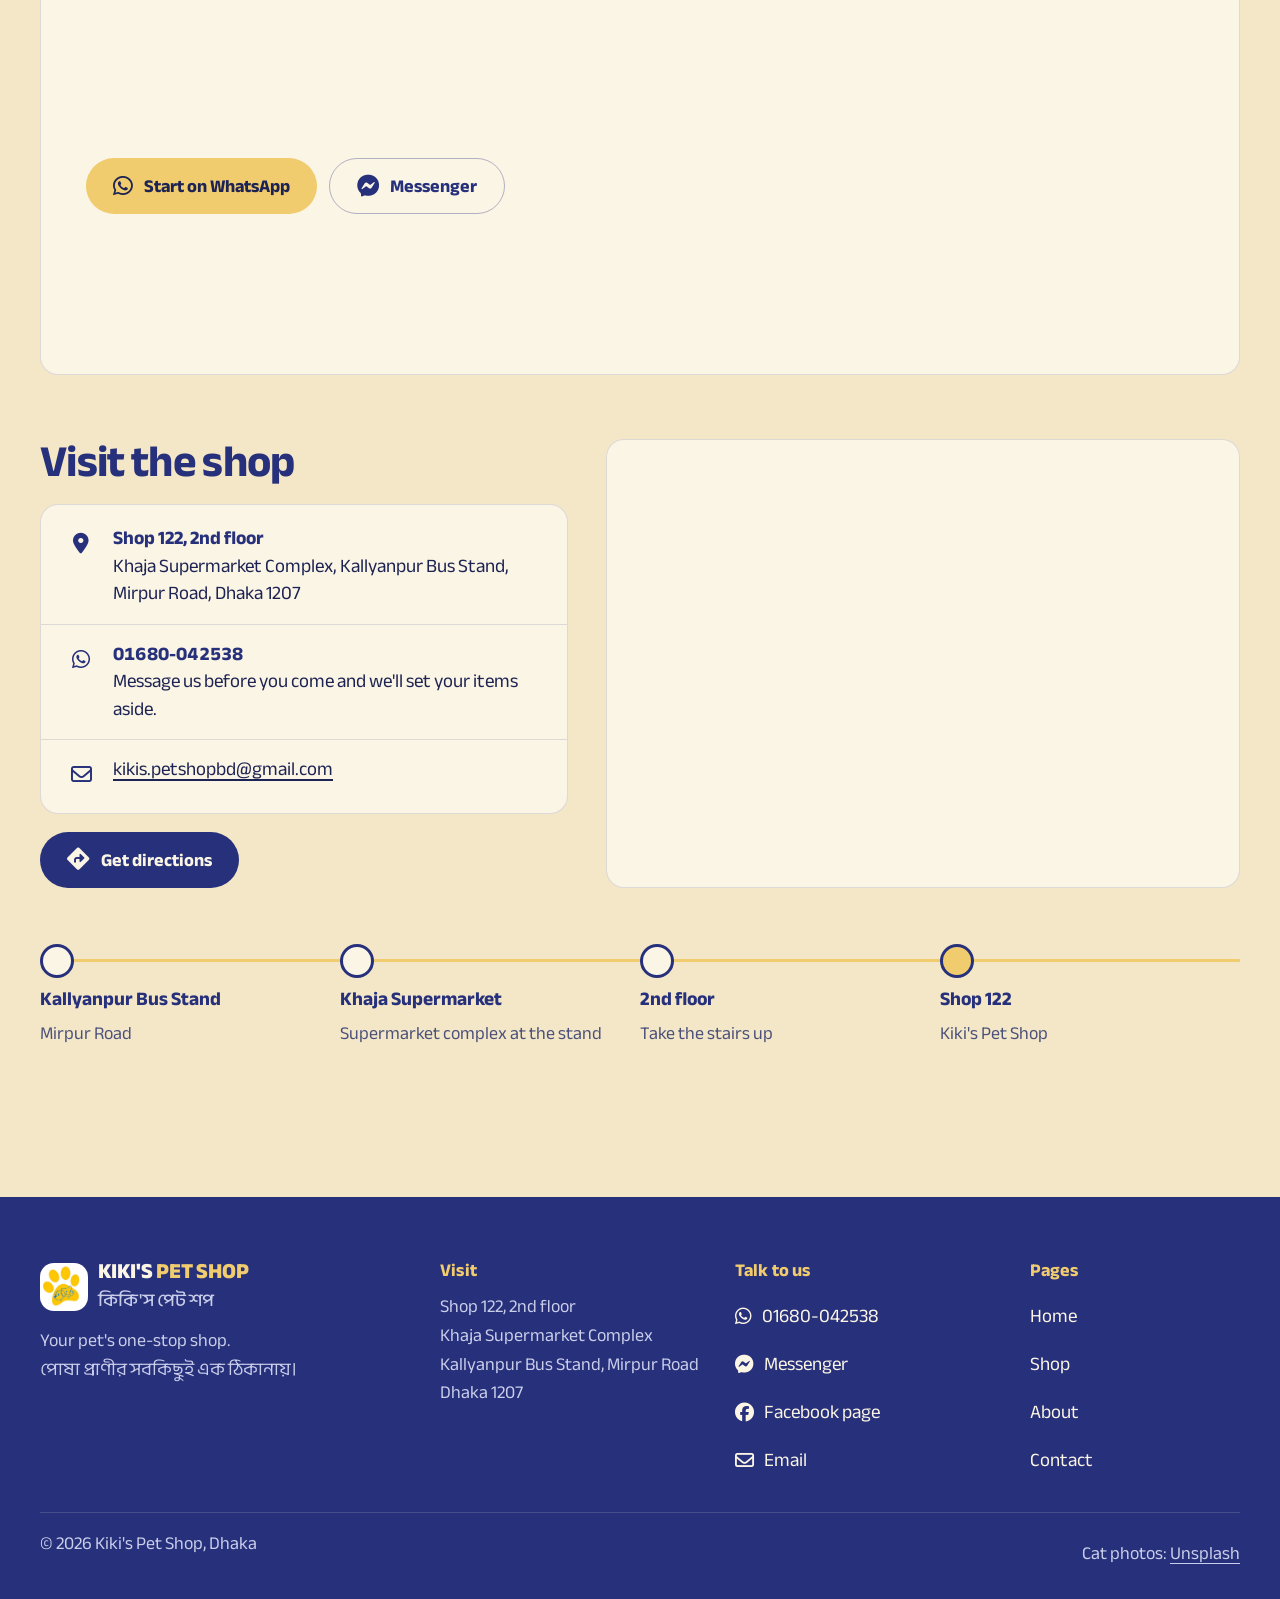
==== commit 7884ec85: "Fix piling-up hreflang links in the Bangla builder; refresh DESIGN.md The builder re-added the Engli" ====
--- a/site/index.html
+++ b/site/index.html
@@ -9,17 +9,7 @@
   <link rel="icon" href="assets/fb/logo-plate.jpg">
   <link rel="preconnect" href="https://fonts.googleapis.com">
   <link rel="preconnect" href="https://fonts.gstatic.com" crossorigin>
-<link rel="alternate" hreflang="en" href="https://itsmemonzu.github.io/kikis-pet-shop/index.html">
-<link rel="alternate" hreflang="en" href="https://itsmemonzu.github.io/kikis-pet-shop/index.html">
-<link rel="alternate" hreflang="en" href="https://itsmemonzu.github.io/kikis-pet-shop/index.html">
-<link rel="alternate" hreflang="en" href="https://itsmemonzu.github.io/kikis-pet-shop/index.html">
-<link rel="alternate" hreflang="en" href="https://itsmemonzu.github.io/kikis-pet-shop/index.html">
-<link rel="alternate" hreflang="en" href="https://itsmemonzu.github.io/kikis-pet-shop/index.html">
-<link rel="alternate" hreflang="en" href="https://itsmemonzu.github.io/kikis-pet-shop/index.html">
-<link rel="alternate" hreflang="en" href="https://itsmemonzu.github.io/kikis-pet-shop/index.html">
-<link rel="alternate" hreflang="en" href="https://itsmemonzu.github.io/kikis-pet-shop/index.html">
-<link rel="alternate" hreflang="en" href="https://itsmemonzu.github.io/kikis-pet-shop/index.html">
-<link rel="alternate" hreflang="en" href="https://itsmemonzu.github.io/kikis-pet-shop/index.html">
+  <link rel="alternate" hreflang="en" href="https://itsmemonzu.github.io/kikis-pet-shop/index.html">
   <link rel="alternate" hreflang="bn" href="https://itsmemonzu.github.io/kikis-pet-shop/bn/index.html">
   <link rel="stylesheet" href="https://fonts.googleapis.com/css2?family=Anek+Bangla:wght@400..800&display=swap">
   <link rel="stylesheet" href="https://cdnjs.cloudflare.com/ajax/libs/font-awesome/6.5.2/css/all.min.css">
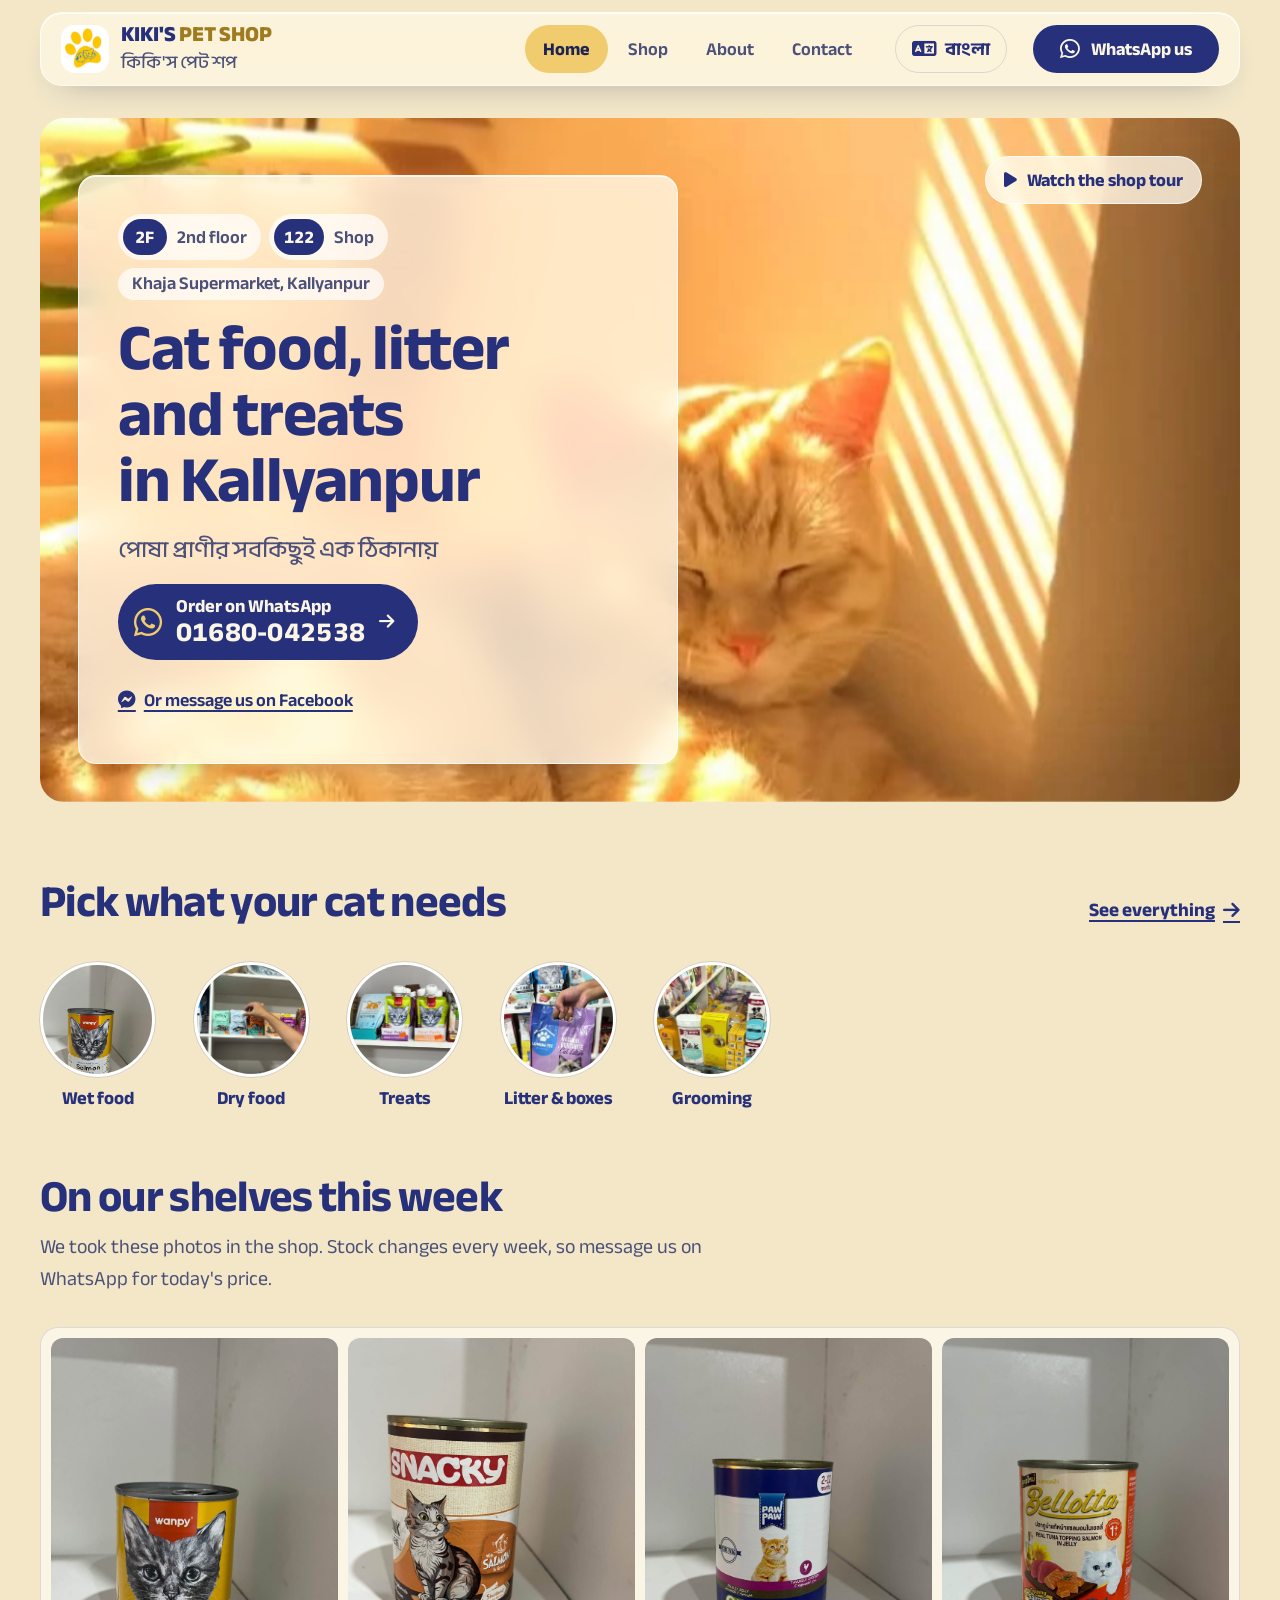
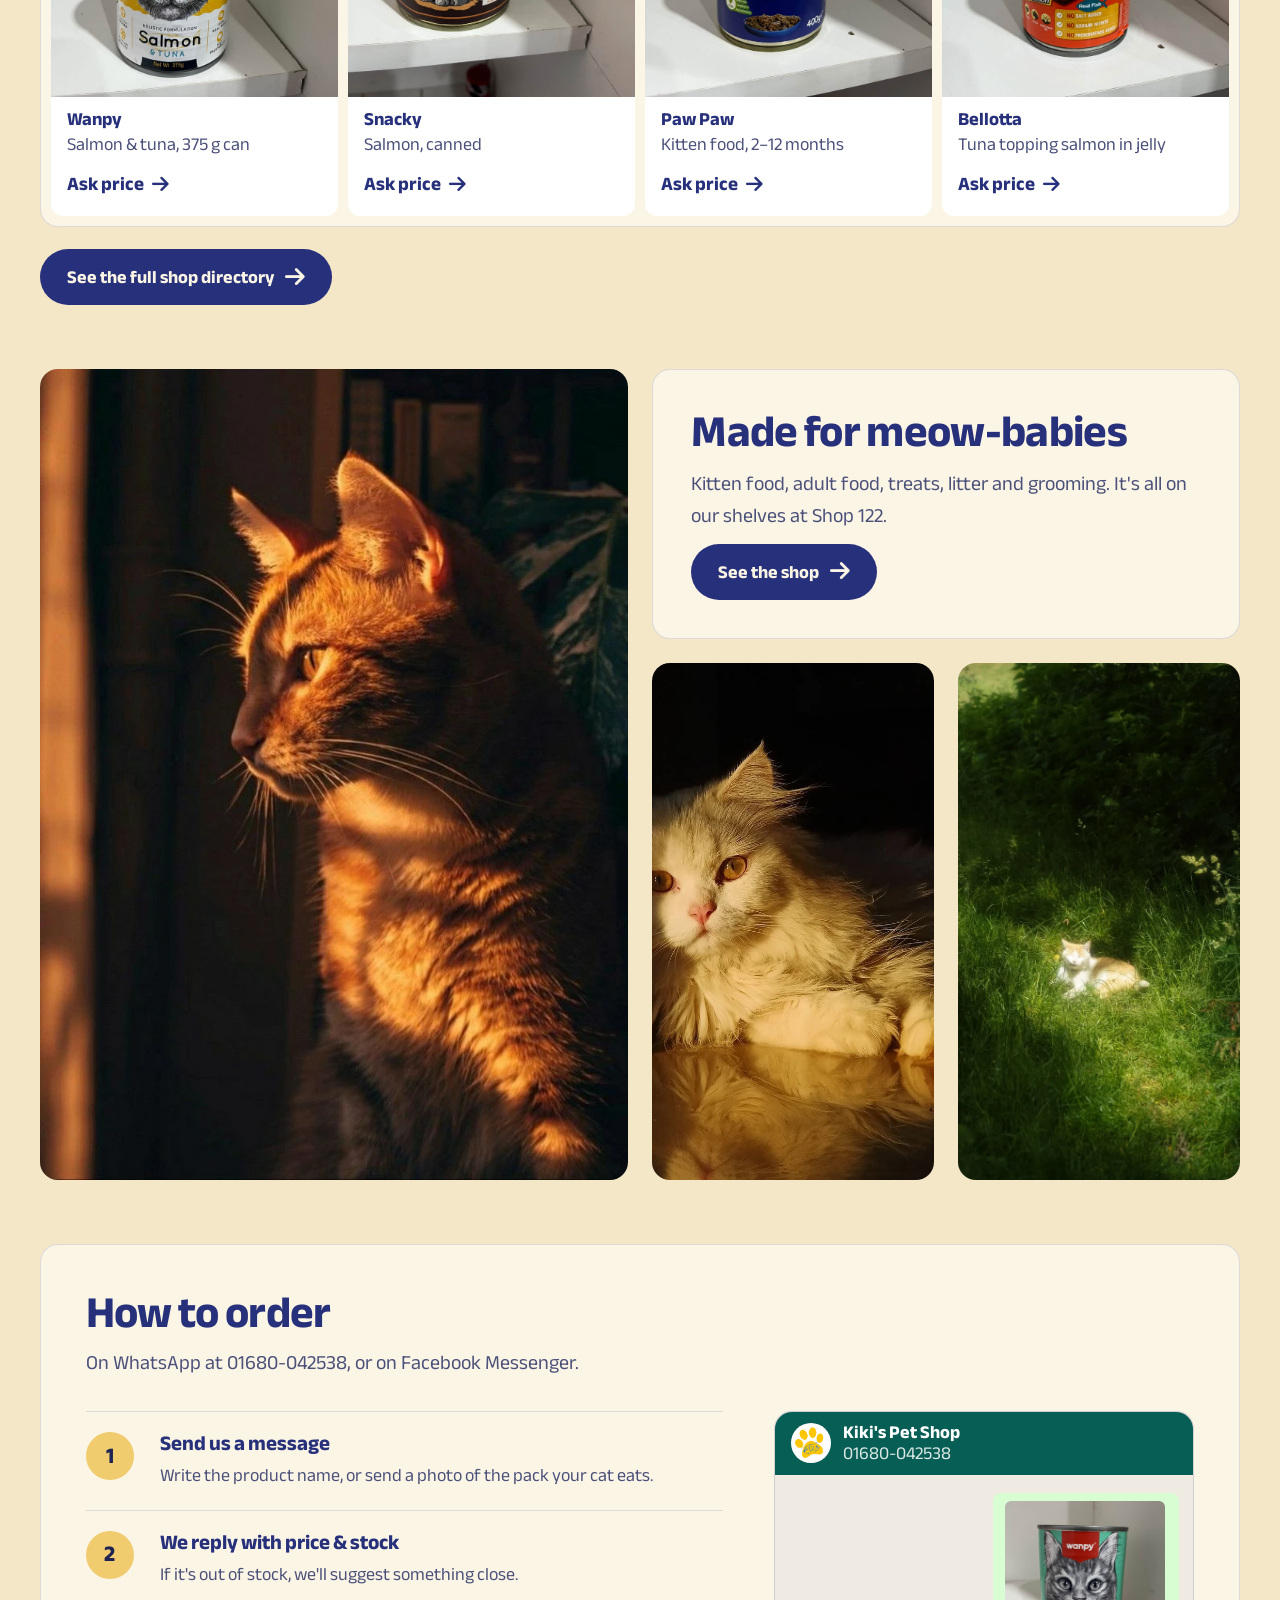
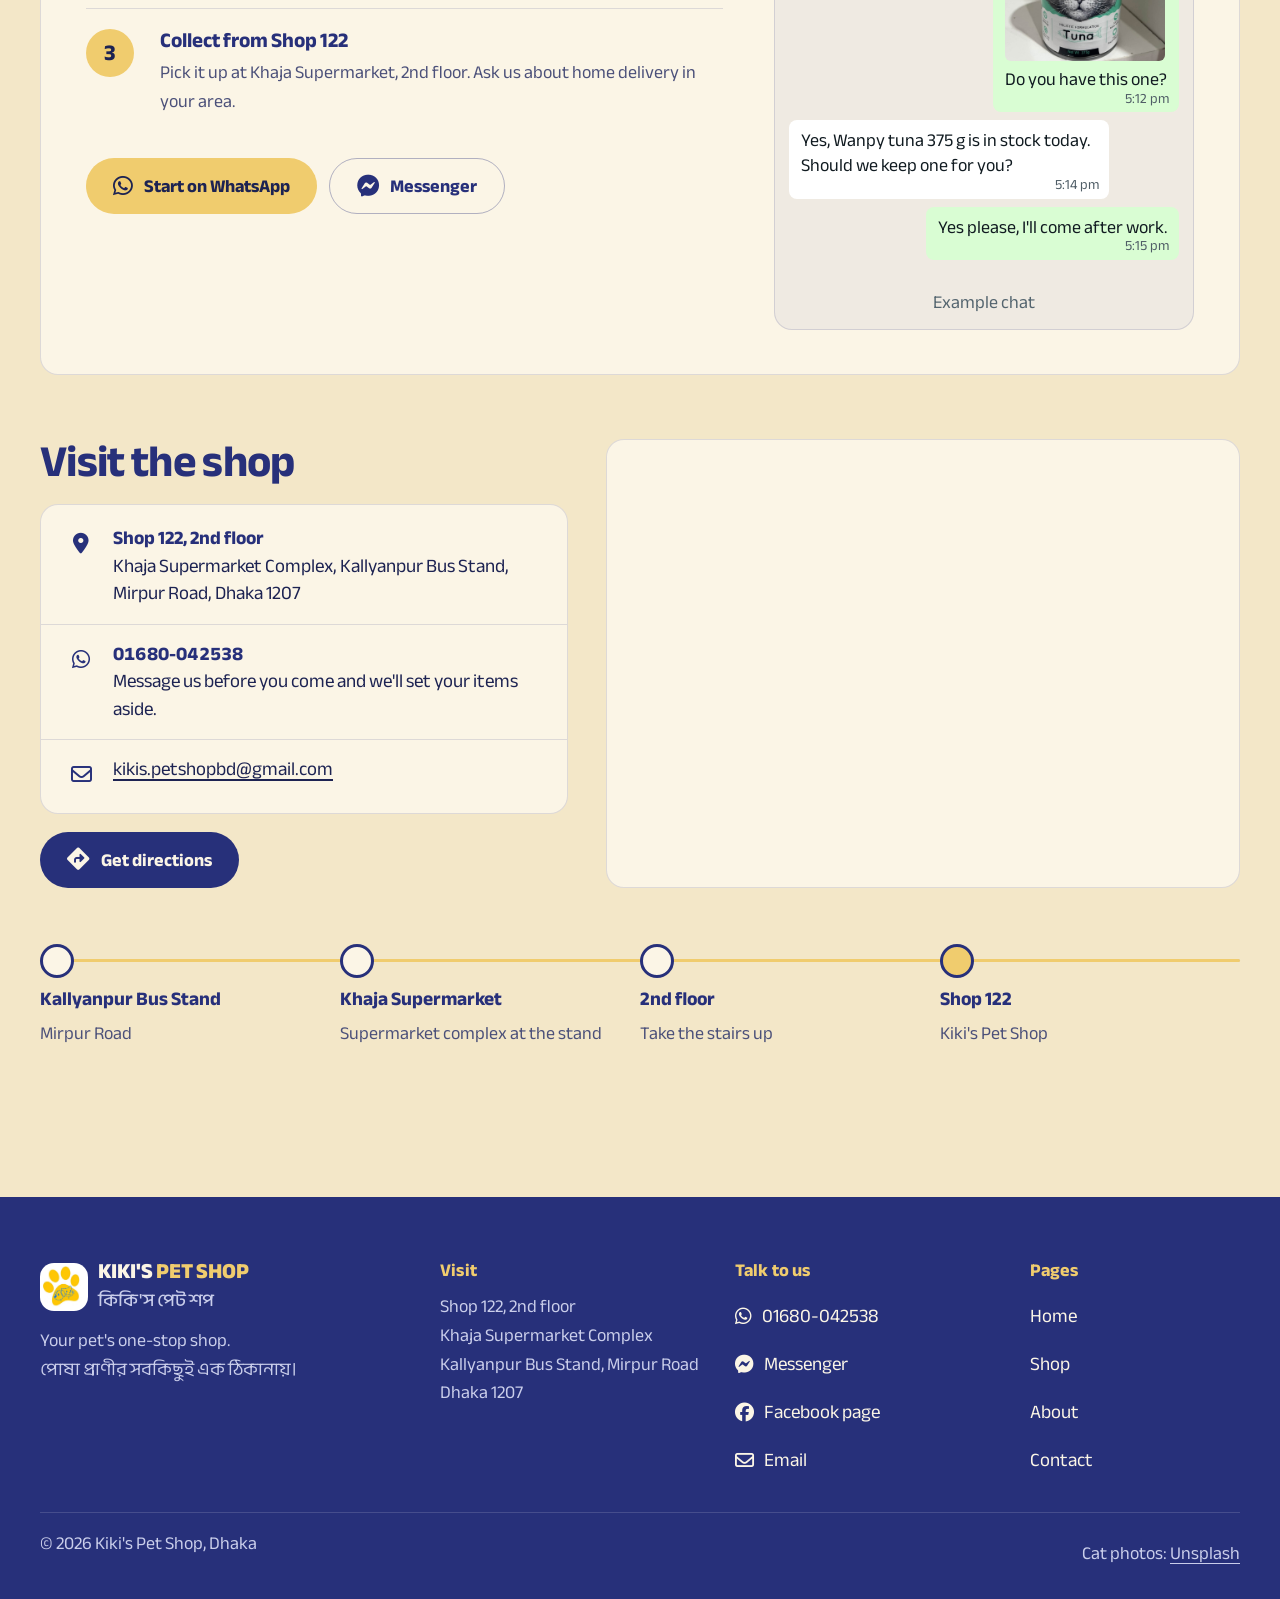
==== commit 9201049f: "Phones: show the shelf photos before the category icons Co-Authored-By: Claude Opus 5.5 <noreply@ant" ====
--- a/site/index.html
+++ b/site/index.html
@@ -13,7 +13,7 @@
   <link rel="alternate" hreflang="bn" href="https://itsmemonzu.github.io/kikis-pet-shop/bn/index.html">
   <link rel="stylesheet" href="https://fonts.googleapis.com/css2?family=Anek+Bangla:wght@400..800&display=swap">
   <link rel="stylesheet" href="https://cdnjs.cloudflare.com/ajax/libs/font-awesome/6.5.2/css/all.min.css">
-  <link rel="stylesheet" href="css/kiki.css?v=9">
+  <link rel="stylesheet" href="css/kiki.css?v=10">
   <script>document.documentElement.classList.add("js")</script>
   <script type="speculationrules">{"prerender":[{"where":{"and":[{"href_matches":"/*"},{"not":{"selector_matches":".k-lang"}}]},"eagerness":"moderate"}]}</script>
 </head>
@@ -231,6 +231,6 @@
   <a href="contact.html"><i class="fa-solid fa-location-dot" aria-hidden="true"></i><span>Contact</span></a>
 </nav>
 
-<script src="js/kiki.js?v=9" defer></script>
+<script src="js/kiki.js?v=10" defer></script>
 </body>
 </html>
--- a/site/css/kiki.css
+++ b/site/css/kiki.css
@@ -531,3 +531,12 @@
   .k-pill i { display: none; }
   .k-picks__head { align-items: center; }
 }
+
+/* phones: real shelf photos first, then the category icons */
+@media (max-width: 900px) {
+  main:has(.k-picks) { display: flex; flex-direction: column; }
+  main:has(.k-picks) > * { order: 3; }
+  main:has(.k-picks) > .k-hero { order: 0; }
+  main:has(.k-picks) > section[aria-labelledby="shelf-title"] { order: 1; padding-top: var(--k-section); }
+  main:has(.k-picks) > .k-picks { order: 2; padding-top: 0; }
+}
